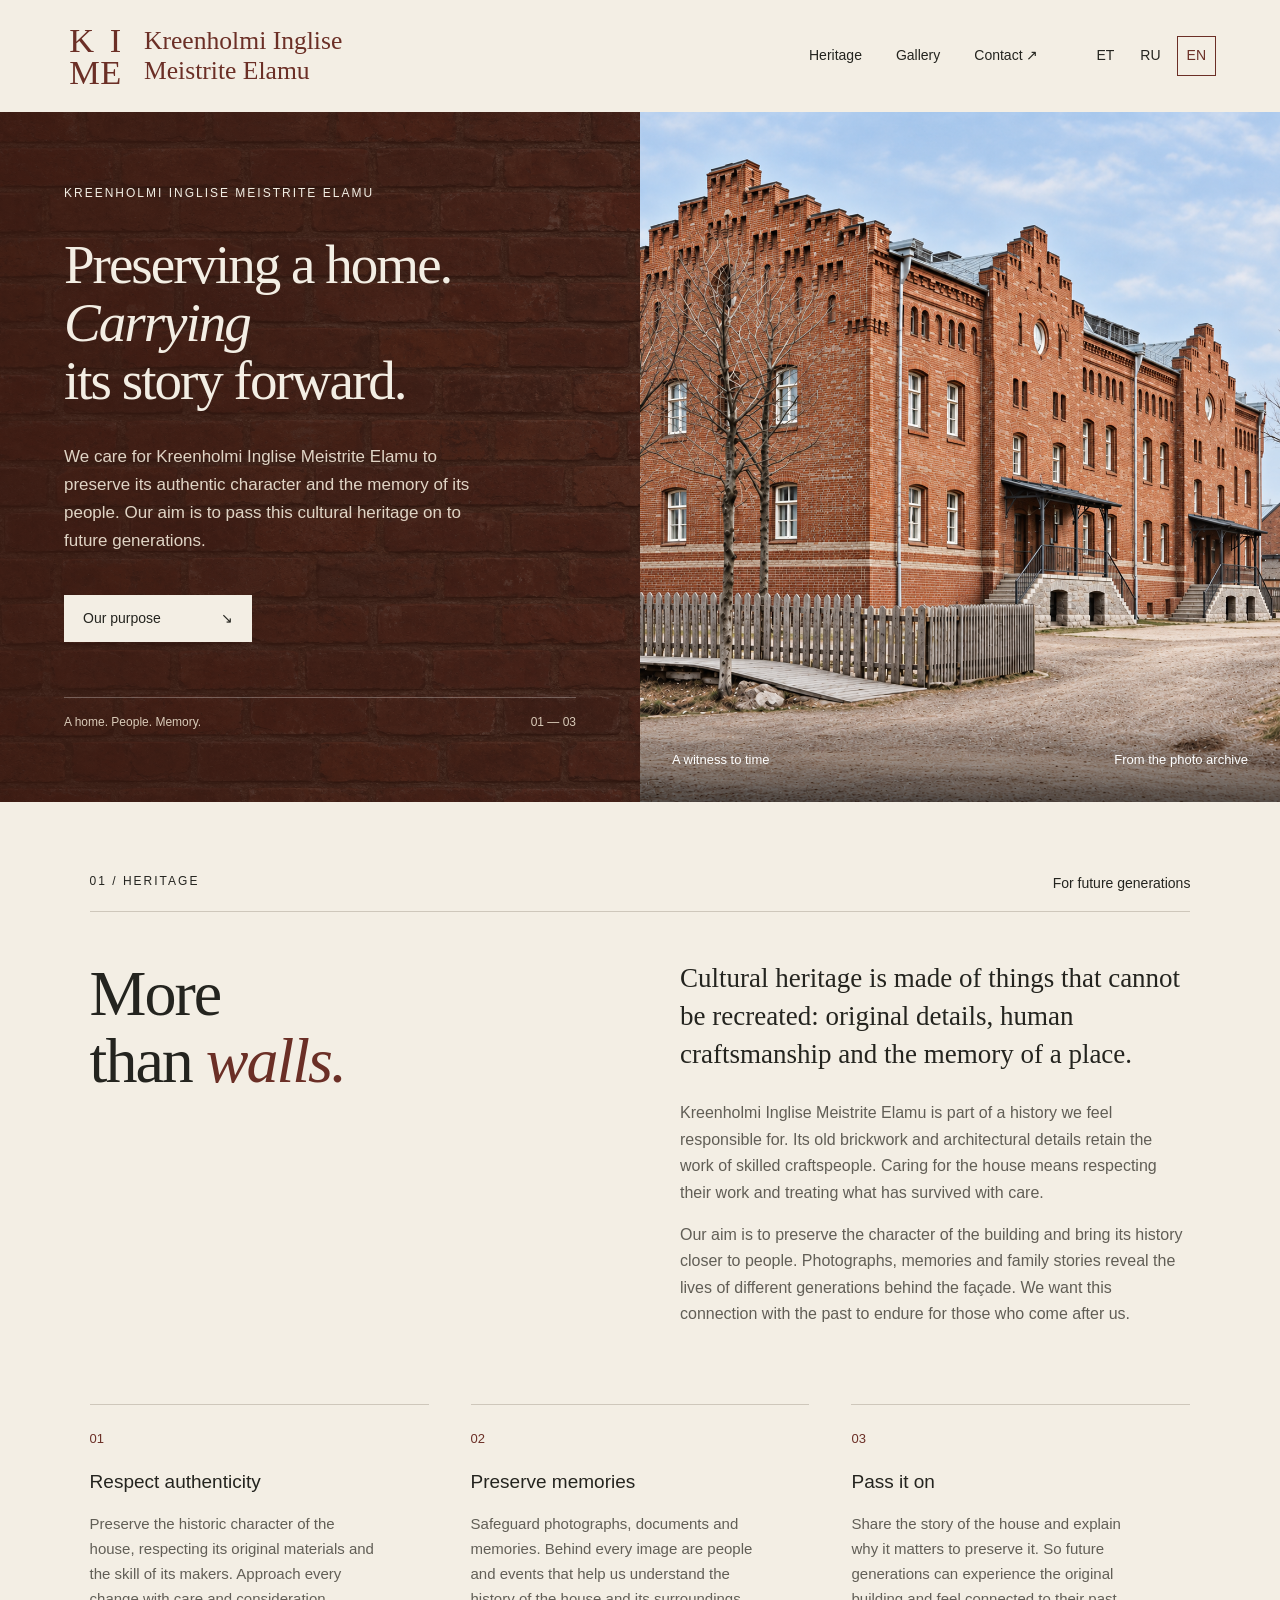
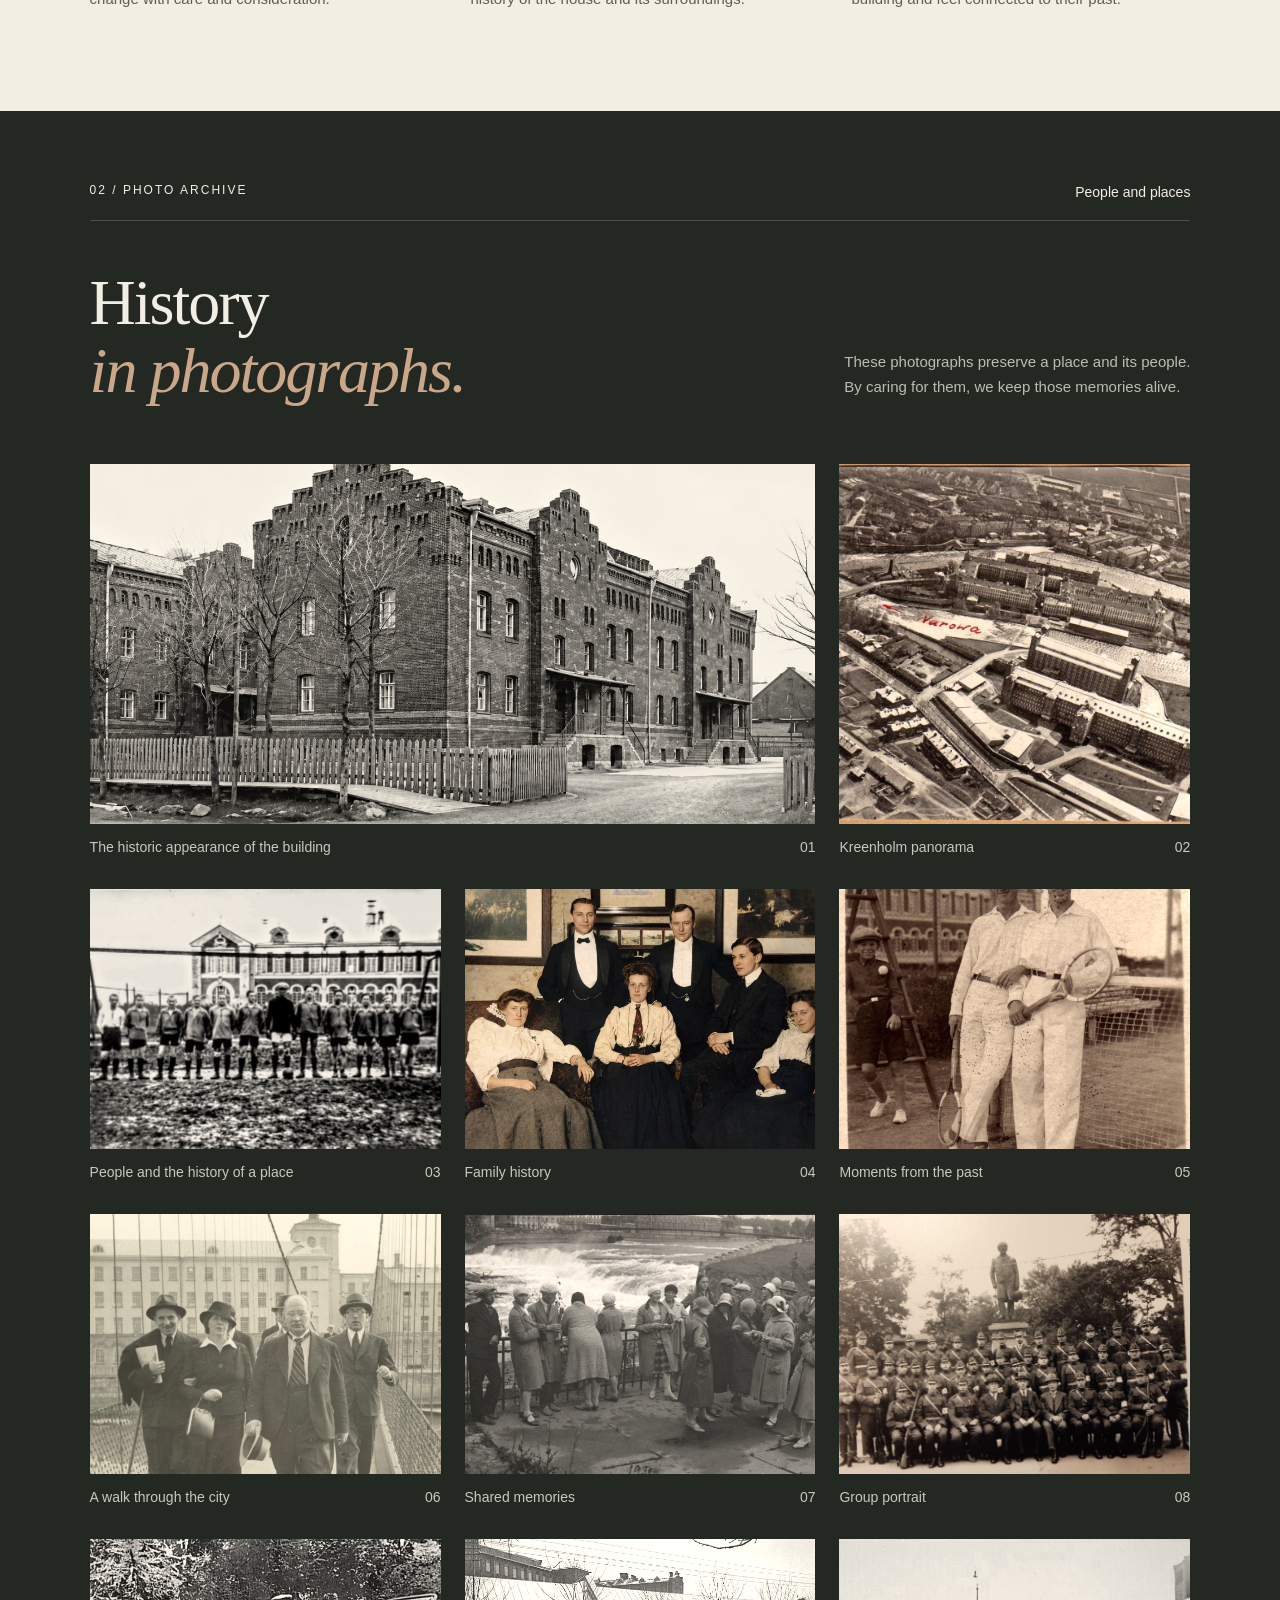
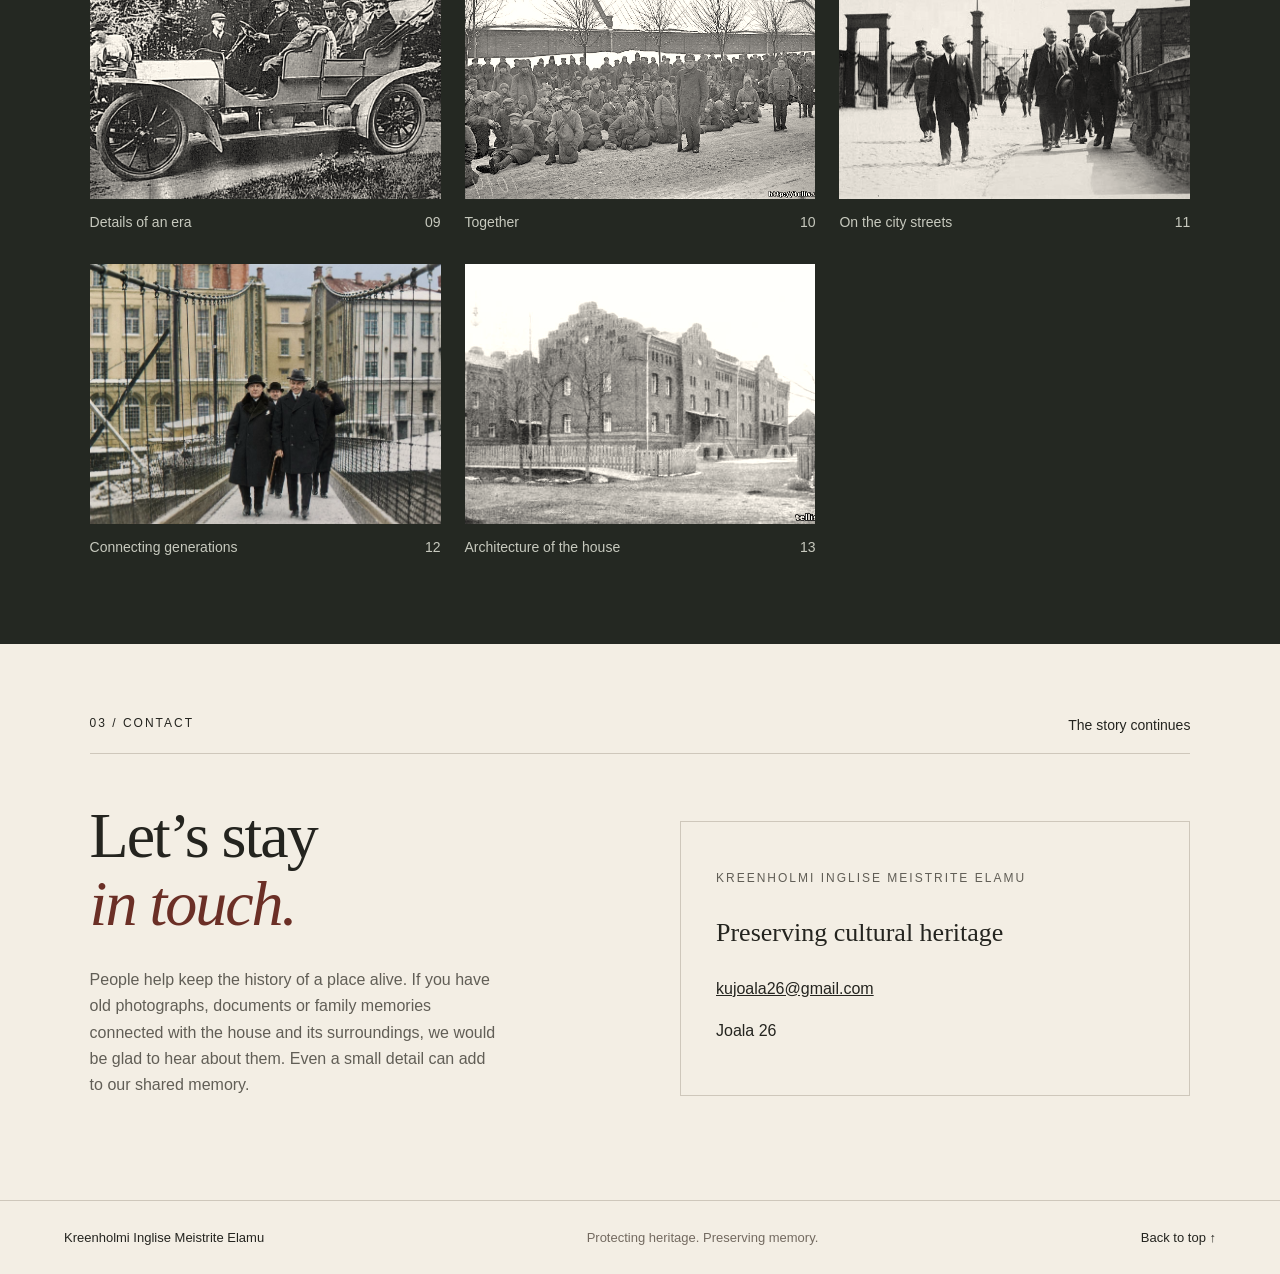
==== en.html @ dd06453d "Add files via upload" ====
<!doctype html>
<html lang="en"><head><meta charset="utf-8"><meta name="viewport" content="width=device-width,initial-scale=1"><title>Kreenholmi Inglise Meistrite Elamu — preserving cultural heritage</title><meta name="description" content="Kreenholmi Inglise Meistrite Elamu, Joala 26. Preserving cultural heritage, the history of the house and the memory of its people. Photo archive."><link rel="icon" type="image/svg+xml" href="data:image/svg+xml,%3Csvg xmlns='http://www.w3.org/2000/svg' viewBox='0 0 32 32'%3E%3Crect width='32' height='32' rx='3' fill='%237c3025'/%3E%3Cpath d='M8 24V8h3v7l9-7h4l-10 8 11 8h-5l-9-7v7' fill='%23faf3e6'/%3E%3C/svg%3E"><link rel="stylesheet" href="style.css"><link rel="alternate" hreflang="et" href="index.html"><link rel="alternate" hreflang="ru" href="ru.html"><link rel="alternate" hreflang="en" href="en.html"><link rel="alternate" hreflang="x-default" href="index.html"><link rel="canonical" href="https://kime.ee/en.html"></head>
<body><a class="skip" href="#heritage">Skip to content</a><header><a class="brand" href="#home"><img class="kime-logo" src="img/kime-logo.svg" alt="KIME" width="64" height="68"><span class="brand-name">Kreenholmi Inglise<br>Meistrite Elamu</span></a><nav aria-label="Main navigation"><a href="#heritage">Heritage</a><a href="#gallery">Gallery</a><a href="#contacts">Contact <span aria-hidden="true">↗</span></a></nav><div class="languages" role="group" aria-label="Language"><a href="index.html" lang="et" hreflang="et" aria-label="Eesti">ET</a><a href="ru.html" lang="ru" hreflang="ru" aria-label="Русский">RU</a><a href="en.html" lang="en" hreflang="en" aria-current="page" aria-label="English">EN</a></div></header>
<main><section class="hero" id="home"><div class="hero-copy"><p class="eyebrow">KREENHOLMI INGLISE MEISTRITE ELAMU</p><h1>Preserving a home.<br><em>Carrying</em><br>its story forward.</h1><p class="intro">We care for Kreenholmi Inglise Meistrite Elamu to preserve its authentic character and the memory of its people. Our aim is to pass this cultural heritage on to future generations.</p><a class="button" href="#heritage">Our purpose <span aria-hidden="true">↘</span></a><div class="hero-foot"><span>A home. People. Memory.</span><span>01 — 03</span></div></div><figure class="hero-image"><img src="img/hero-color-v2.png" alt="Historic photograph of a brick building with decorative gables"><figcaption><span>A witness to time</span><span>From the photo archive</span></figcaption></figure></section>
<section class="heritage section" id="heritage"><div class="section-kicker"><span>01 / HERITAGE</span><span>For future generations</span></div><div class="heritage-grid"><h2>More<br>than <em>walls.</em></h2><div><p class="lead">Cultural heritage is made of things that cannot be recreated: original details, human craftsmanship and the memory of a place.</p><p>Kreenholmi Inglise Meistrite Elamu is part of a history we feel responsible for. Its old brickwork and architectural details retain the work of skilled craftspeople. Caring for the house means respecting their work and treating what has survived with care.</p><p>Our aim is to preserve the character of the building and bring its history closer to people. Photographs, memories and family stories reveal the lives of different generations behind the façade. We want this connection with the past to endure for those who come after us.</p></div></div><div class="values"><div><span>01</span><h3>Respect authenticity</h3><p>Preserve the historic character of the house, respecting its original materials and the skill of its makers. Approach every change with care and consideration.</p></div><div><span>02</span><h3>Preserve memories</h3><p>Safeguard photographs, documents and memories. Behind every image are people and events that help us understand the history of the house and its surroundings.</p></div><div><span>03</span><h3>Pass it on</h3><p>Share the story of the house and explain why it matters to preserve it. So future generations can experience the original building and feel connected to their past.</p></div></div></section>
<section class="gallery section" id="gallery"><div class="section-kicker"><span>02 / PHOTO ARCHIVE</span><span>People and places</span></div><div class="gallery-heading"><h2>History<br><em>in photographs.</em></h2><p>These photographs preserve a place and its people.<br>By caring for them, we keep those memories alive.</p></div><div class="gallery-grid" id="gallery-grid"></div></section>
<section class="contacts section" id="contacts"><div class="section-kicker"><span>03 / CONTACT</span><span>The story continues</span></div><div class="contact-grid"><div><h2>Let’s stay<br><em>in touch.</em></h2><p>People help keep the history of a place alive. If you have old photographs, documents or family memories connected with the house and its surroundings, we would be glad to hear about them. Even a small detail can add to our shared memory.</p></div><div class="contact-card"><p class="eyebrow">KREENHOLMI INGLISE MEISTRITE ELAMU</p><h3>Preserving cultural heritage</h3><div id="contact-details"><p>Joala 26</p></div></div></div></section></main>
<footer><a href="#home">Kreenholmi Inglise Meistrite Elamu</a><span>Protecting heritage. Preserving memory.</span><a href="#home" aria-label="Back to top">Back to top ↑</a></footer>
<dialog id="lightbox" aria-label="Photo viewer"><button class="close" aria-label="Close">×</button><button class="prev" aria-label="Previous photo">‹</button><figure><img id="large-photo" alt=""><figcaption id="photo-caption"></figcaption></figure><button class="next" aria-label="Next photo">›</button></dialog><script src="photos-en.js"></script><script src="config.js"></script><script src="app.js"></script></body></html>
---- style.css ----
:root{--ink:#24241f;--paper:#f3eee4;--red:#6b2f26;--line:#cec7bb}*{box-sizing:border-box}html{scroll-behavior:smooth;scroll-padding-top:90px}body{margin:0;background:var(--paper);color:var(--ink);font-family:Arial,sans-serif;font-size:16px;line-height:1.65}a{color:inherit;text-decoration:none}button{font:inherit;cursor:pointer}header{min-height:100px;padding:22px 5%;display:flex;align-items:center;justify-content:space-between;background:var(--paper);gap:24px}.brand{display:flex;gap:14px;align-items:center;font-size:13px;letter-spacing:2px;line-height:1.4}.brand-mark{font-family:Georgia,serif;font-size:48px;line-height:1;letter-spacing:-10px;color:var(--red);padding-right:10px}.brand-mark span{font-size:30px}nav{display:flex;gap:34px;font-size:14px}nav a:hover{color:var(--red)}.hero{display:grid;grid-template-columns:1fr 1fr;background:#58271f;color:var(--paper);min-height:690px}.hero-copy{padding:60px 10% 24px;background:linear-gradient(90deg,#361810dd,#361810bb),url('img/brick-texture.png') center/cover}.eyebrow,.section-kicker{font-size:12px;letter-spacing:2px}.hero h1{font-size:clamp(42px,4.6vw,76px);line-height:1.06;font-weight:400;margin:32px 0;font-family:Georgia,serif;letter-spacing:-2px}em{font-weight:400;color:inherit}.intro{max-width:420px;color:#e0d4c5;font-size:17px}.button{display:inline-flex;gap:60px;align-items:center;padding:12px 19px;background:var(--paper);color:var(--ink);margin:23px 0 55px;font-size:14px}.button:hover{background:#fff}.hero-foot{display:flex;justify-content:space-between;border-top:1px solid #ffffff45;padding-top:15px;font-size:12px;color:#dacbb9}.hero-image{margin:0;position:relative;min-height:100%;overflow:hidden}.hero-image>img{width:100%;height:100%;position:absolute;object-fit:cover;filter:sepia(.22);object-position:48% center}.hero-image figcaption{position:absolute;bottom:0;left:0;right:0;padding:32px;display:flex;justify-content:space-between;color:white;background:linear-gradient(transparent,#0009);font-size:13px}.section{padding:70px 7% 85px;scroll-margin-top:20px}.section-kicker{display:flex;justify-content:space-between;border-bottom:1px solid var(--line);padding-bottom:16px;margin-bottom:48px}.section-kicker span:last-child{letter-spacing:0;font-size:14px}.heritage-grid{display:grid;grid-template-columns:1fr 1fr;gap:80px}h2{font-family:Georgia,serif;font-size:clamp(44px,5vw,70px);font-weight:400;line-height:1.05;margin:0 0 30px;letter-spacing:-2px}h2 em{color:var(--red)}.lead{font-family:Georgia,serif;font-size:27px;line-height:1.4;margin-top:0}.heritage-grid p:not(.lead){color:#615e56}.values{display:grid;grid-template-columns:repeat(3,1fr);gap:42px;margin-top:60px}.values>div{border-top:1px solid var(--line);padding-top:20px}.values span{color:var(--red);font-size:13px}.values h3{font-size:19px;font-weight:400;margin:15px 0 8px}.values p{font-size:15px;color:#615e56;max-width:290px}.gallery{background:#242822;color:var(--paper)}.gallery .section-kicker{border-color:#ffffff30}.gallery h2 em{color:#cba789}.gallery-heading{display:flex;justify-content:space-between;align-items:end;gap:30px;margin-bottom:30px}.gallery-heading>p{color:#bbbdb3;font-size:15px;margin-bottom:34px}.gallery-grid{display:grid;grid-template-columns:repeat(3,minmax(0,1fr));gap:30px 24px}.photo{border:0;padding:0;background:none;color:inherit;text-align:left;display:block;width:100%}.photo img{width:100%;height:260px;object-fit:cover;display:block;filter:sepia(.16);transition:filter .25s,transform .25s}.photo:hover img{filter:sepia(0);transform:translateY(-3px)}.photo:first-child{grid-column:span 2}.photo:first-child img{height:360px}.photo:nth-child(2) img{height:360px}.photo-label{display:flex;justify-content:space-between;padding-top:12px;font-size:14px;color:#c7c9be}.contact-grid{display:grid;grid-template-columns:1fr 1fr;gap:80px}.contact-grid>div>p{max-width:410px;color:#615e56}.contact-card{padding:35px;border:1px solid var(--line);align-self:center}.contact-card h3{font-family:Georgia,serif;font-size:26px;font-weight:400;line-height:1.35}.pending{font-size:15px;color:#736a60;border-top:1px solid var(--line);padding-top:20px}.contact-card a{display:block;text-decoration:underline;overflow-wrap:anywhere}footer{padding:26px 5%;display:flex;justify-content:space-between;gap:20px;border-top:1px solid var(--line);font-size:13px}footer span{color:#736a60}dialog{width:100vw;max-width:none;height:100dvh;max-height:none;border:0;margin:0;padding:60px 70px;background:#111e;color:#fff}dialog::backdrop{background:#111}dialog[open]{display:flex;align-items:center;justify-content:center}dialog figure{margin:0;text-align:center;max-width:100%}dialog img{display:block;max-height:77dvh;max-width:100%;object-fit:contain;margin:auto}dialog figcaption{padding-top:16px;font-size:15px}dialog button{position:absolute;color:#fff;background:#262626;border:1px solid #777;border-radius:50%;width:44px;height:44px;font-size:28px;line-height:1}.close{right:20px;top:18px}.prev{left:12px;top:50%}.next{right:12px;top:50%}.skip{position:absolute;left:10px;top:-90px;z-index:5;background:white;padding:12px}.skip:focus{top:10px}:focus-visible{outline:3px solid #b17c47;outline-offset:5px}@media(min-width:1550px){main,header,footer{max-width:1600px;margin:auto}}@media(max-width:800px){header{flex-wrap:wrap;padding:18px 6%}nav{gap:23px}.hero{grid-template-columns:1fr}.hero-copy{padding:45px 7% 25px}.hero h1{font-size:58px}.hero-image{min-height:450px}.hero-image>img{object-position:center 50%}.hero-foot{margin-top:0}.button{margin-bottom:35px}.section{padding:48px 7%}.heritage-grid,.contact-grid{grid-template-columns:1fr;gap:20px}.values{gap:22px;margin-top:32px}.gallery-heading{display:block}.gallery-grid{grid-template-columns:repeat(2,minmax(0,1fr))}.photo:first-child{grid-column:span 2}.photo:nth-child(2) img,.photo img{height:220px}.gallery-heading>p{margin-bottom:24px}footer{flex-wrap:wrap}.section-kicker{margin-bottom:35px}}@media(max-width:480px){.hero h1{font-size:47px;letter-spacing:-1.5px}.brand{font-size:12px}nav{width:100%;justify-content:space-between;font-size:14px}.hero-image{min-height:350px}.values{grid-template-columns:1fr;gap:12px}.values p{max-width:none}.section-kicker span:last-child{display:none}.gallery-grid{gap:22px 12px}.photo img,.photo:nth-child(2) img{height:165px}.photo:first-child img{height:270px}.photo-label{font-size:12px}.contact-card{padding:24px}dialog{padding:65px 50px}footer{font-size:12px}h2{font-size:48px}}@media(prefers-reduced-motion:reduce){html{scroll-behavior:auto}*{transition:none!important}}

header{flex-wrap:wrap}header nav{margin-left:auto}.languages{display:flex;gap:6px;margin-left:24px}.languages a{font-size:14px;padding:7px 9px;border:1px solid transparent}.languages a[aria-current]{border-color:var(--red);color:var(--red)}.languages a:hover{background:#e4dccf}.hero h1{overflow-wrap:normal;font-size:clamp(38px,4.3vw,70px)}@media(max-width:800px){.languages{margin-left:0}header nav{margin-left:0}.hero h1{font-size:clamp(34px,8.2vw,58px)}}@media(max-width:480px){header nav{order:3}.languages{margin-left:auto;gap:0}.languages a{padding:6px}.brand{font-size:11px;letter-spacing:1px;gap:8px}.hero h1{letter-spacing:-1px}}

/* Full building name replaces the KM monogram. */
.brand-mark{font-family:Georgia,serif;font-size:clamp(24px,2.7vw,38px);font-weight:400;line-height:1.12;letter-spacing:0;color:var(--red);padding-right:0;white-space:nowrap}.hero-image>img{filter:none}
@media(max-width:480px){.brand-mark{font-size:24px}.brand{width:100%}.languages{margin-left:0}}


/* KIME two-line signature and full building name. */
.brand{gap:16px;letter-spacing:0}.kime-logo{display:block;width:64px;height:68px;flex:none}.brand-name{font-family:Georgia,serif;font-size:clamp(20px,2vw,28px);line-height:1.18;color:var(--red);white-space:nowrap}@media(max-width:480px){.brand{gap:12px}.kime-logo{width:52px;height:55px}.brand-name{font-size:21px}}@media(max-width:350px){.brand-name{font-size:18px}}
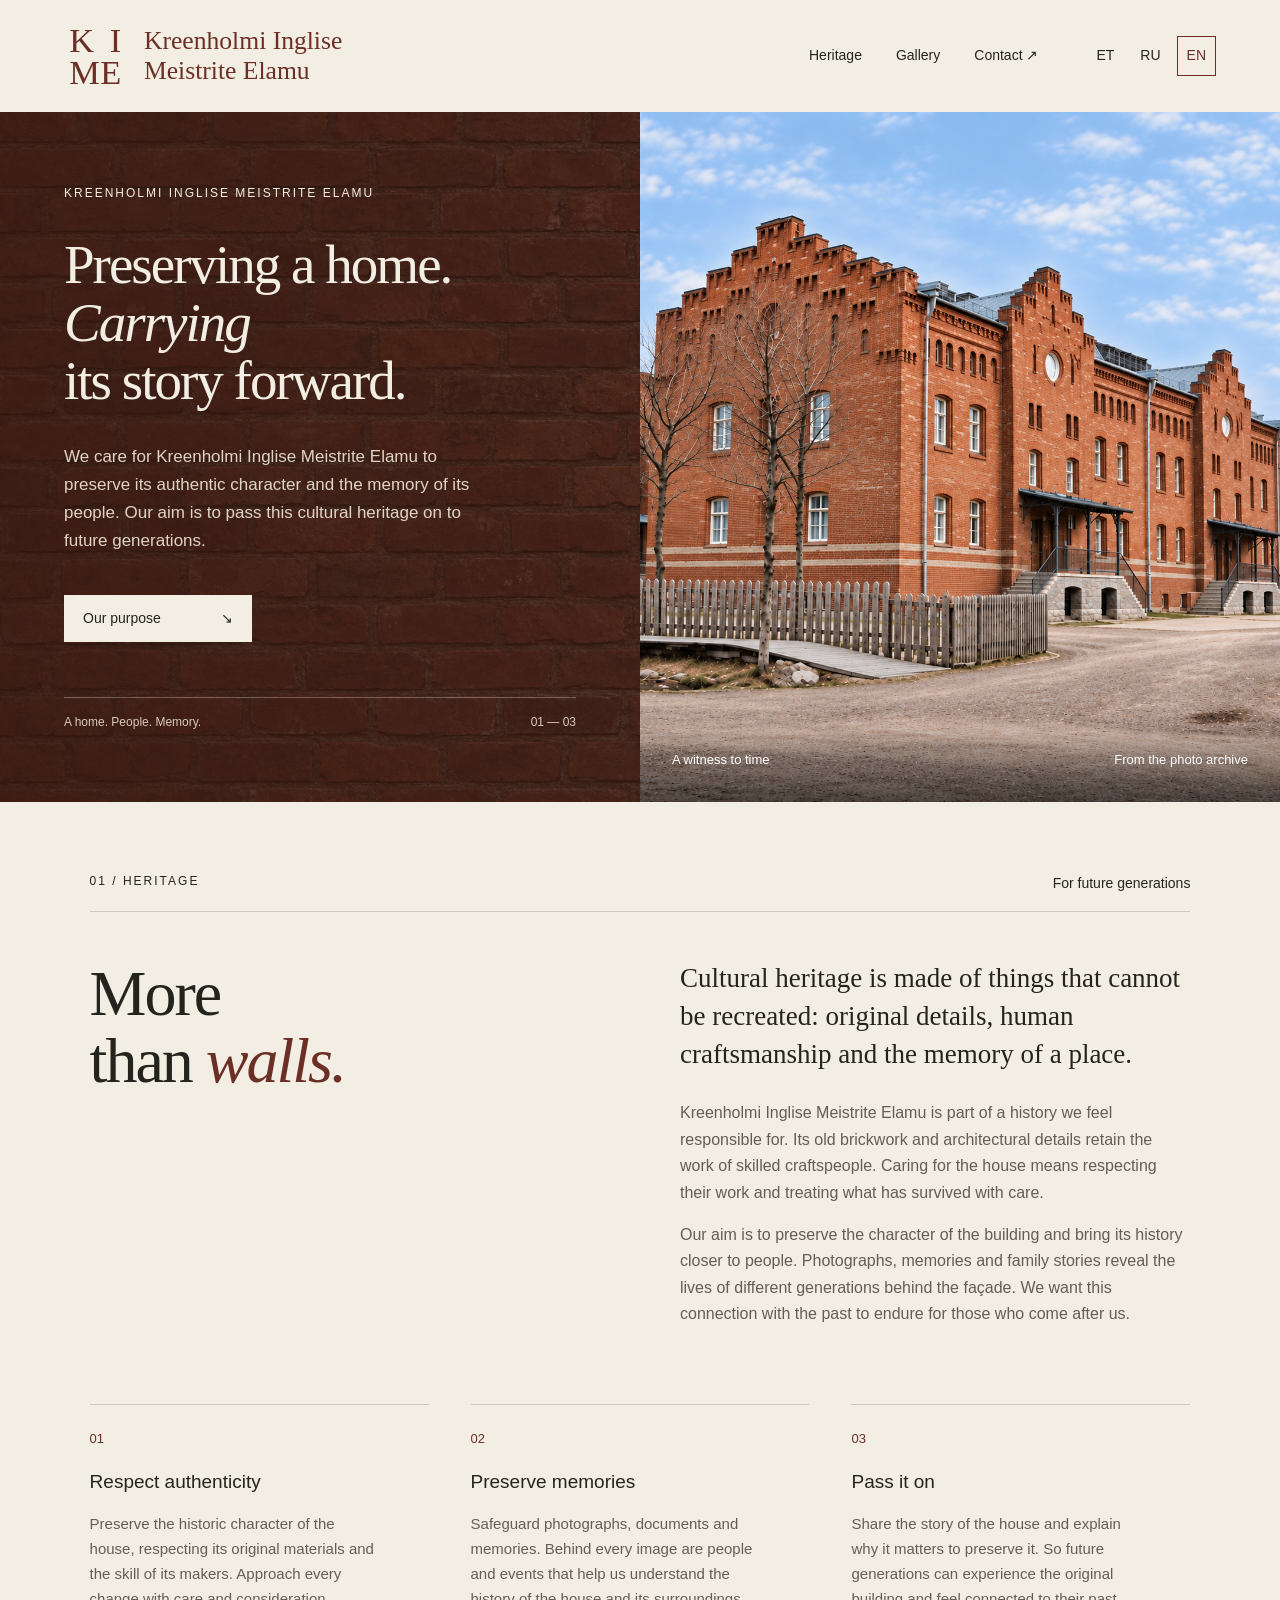
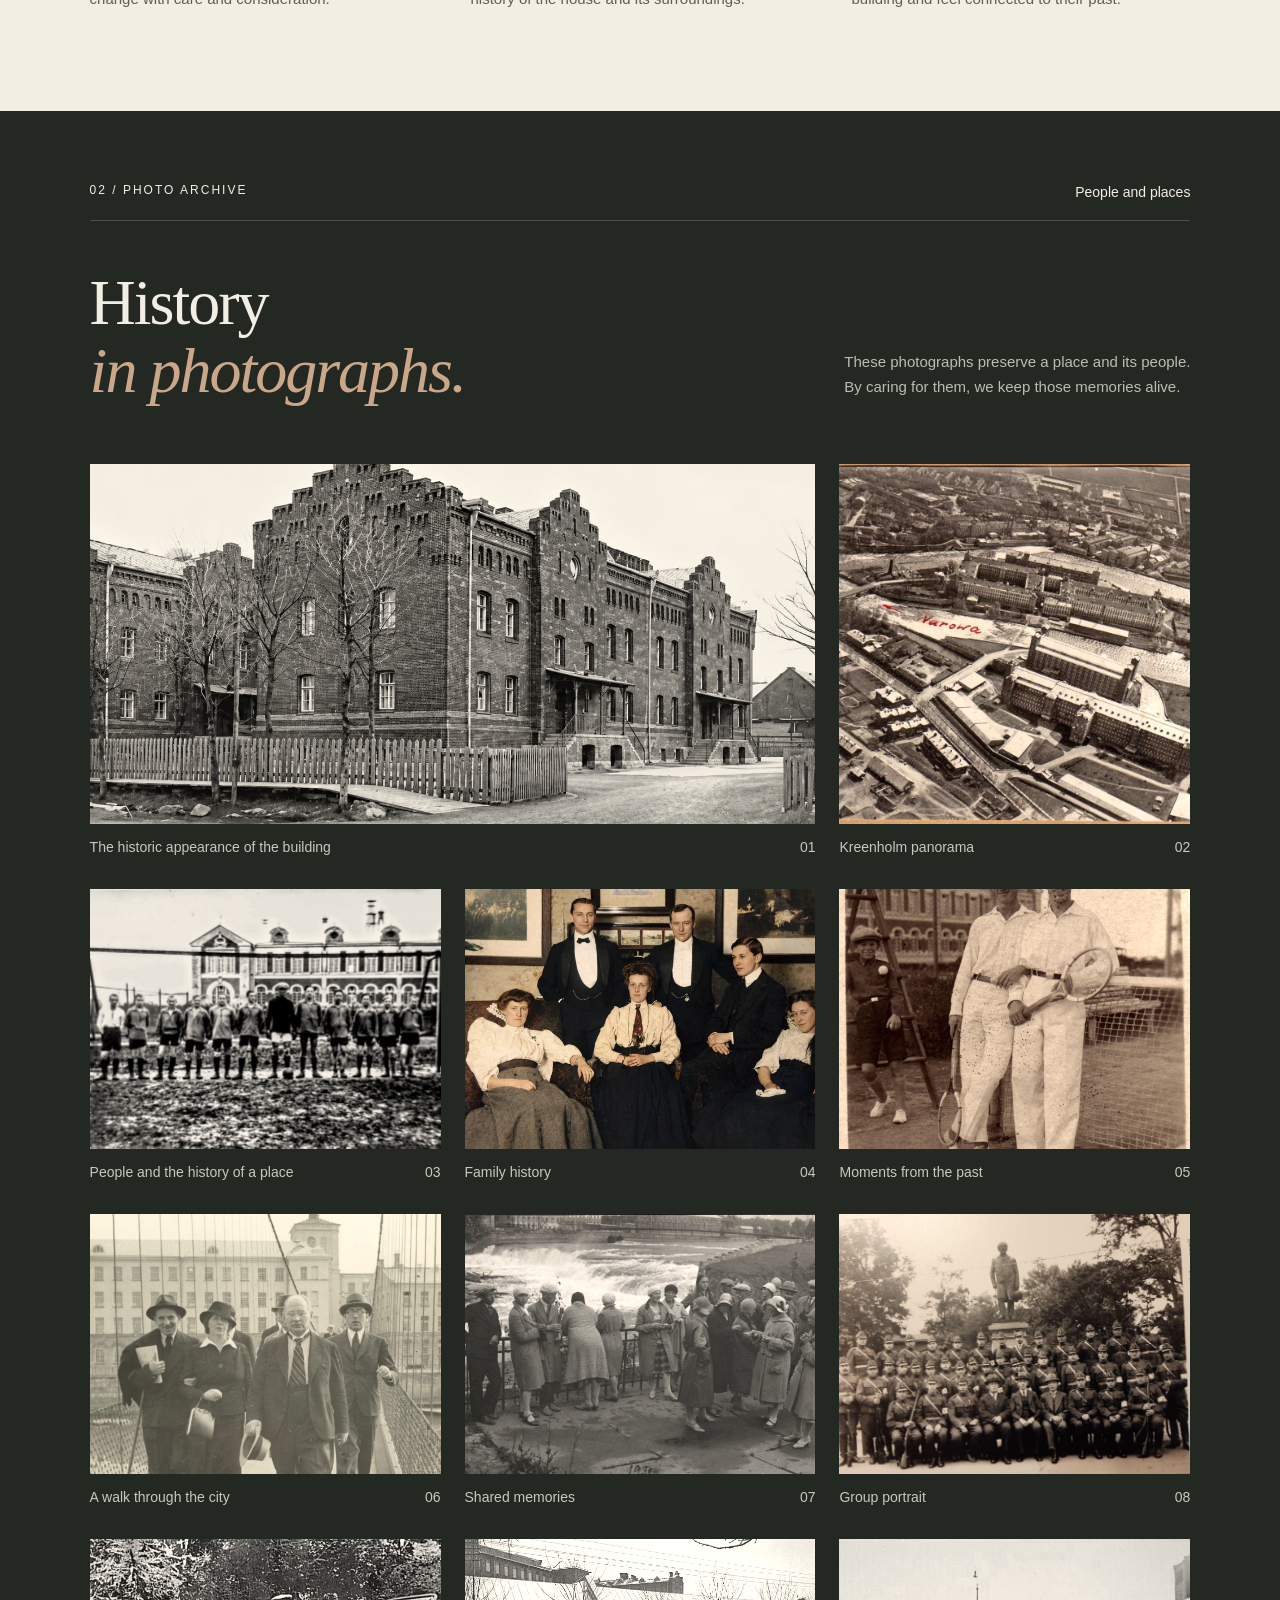
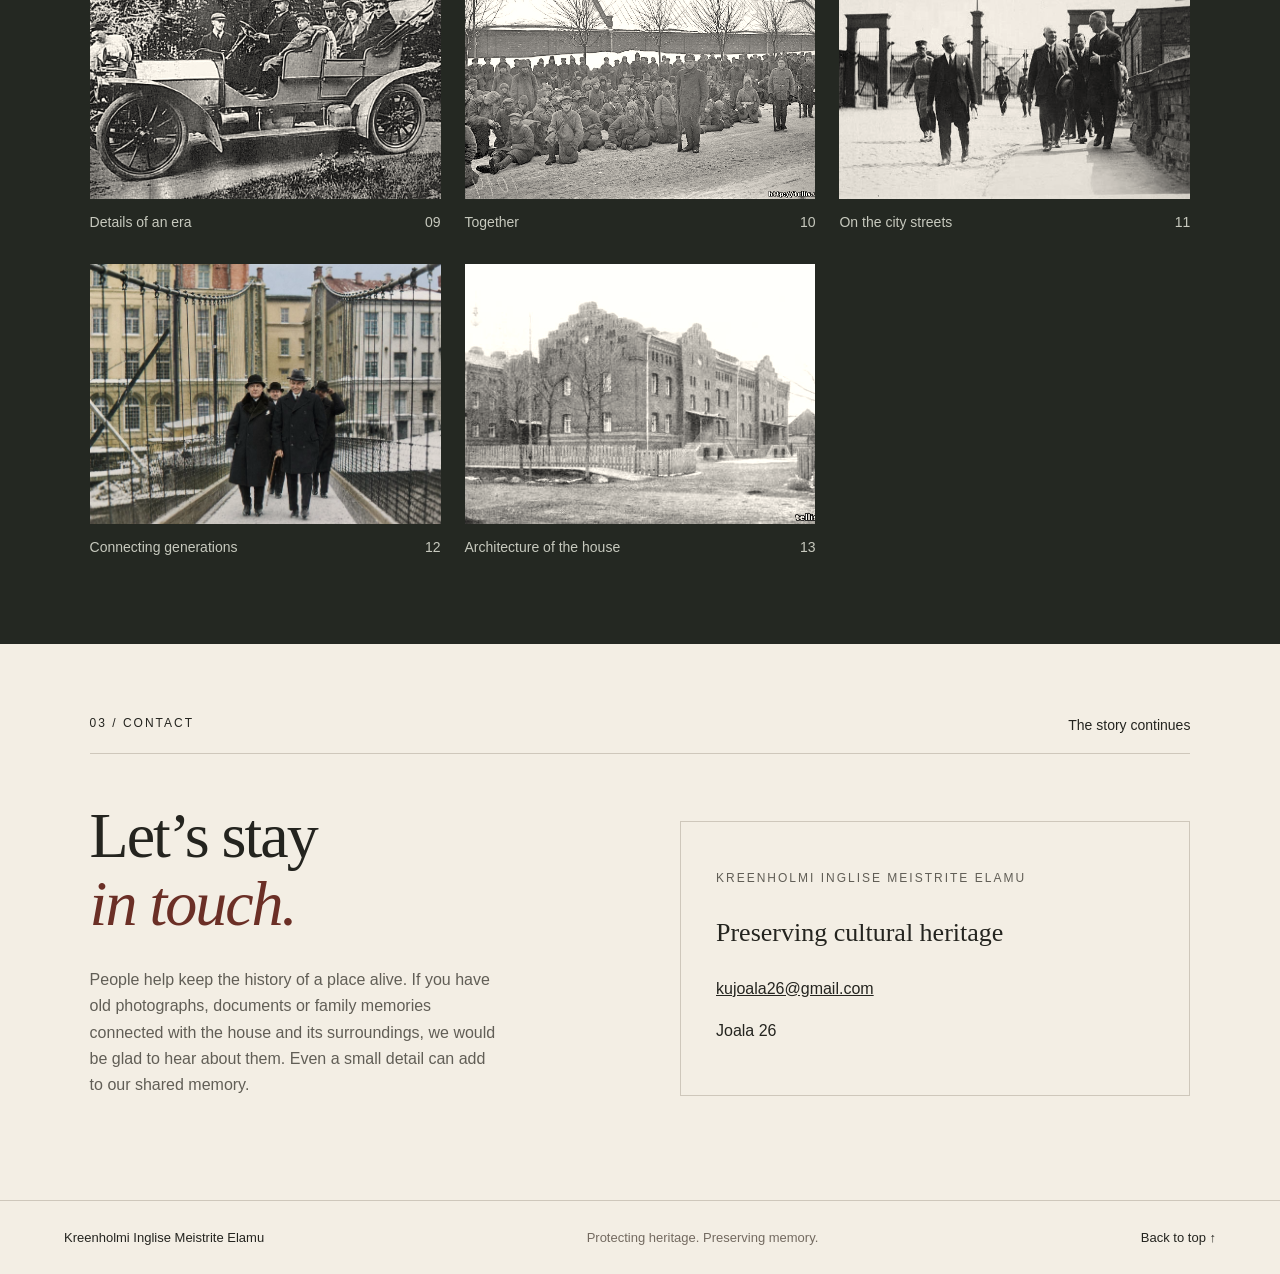
==== commit b1ff89ed: "Add files via upload" ====
--- a/en.html
+++ b/en.html
@@ -1,7 +1,7 @@
 <!doctype html>
 <html lang="en"><head><meta charset="utf-8"><meta name="viewport" content="width=device-width,initial-scale=1"><title>Kreenholmi Inglise Meistrite Elamu — preserving cultural heritage</title><meta name="description" content="Kreenholmi Inglise Meistrite Elamu, Joala 26. Preserving cultural heritage, the history of the house and the memory of its people. Photo archive."><link rel="icon" type="image/svg+xml" href="data:image/svg+xml,%3Csvg xmlns='http://www.w3.org/2000/svg' viewBox='0 0 32 32'%3E%3Crect width='32' height='32' rx='3' fill='%237c3025'/%3E%3Cpath d='M8 24V8h3v7l9-7h4l-10 8 11 8h-5l-9-7v7' fill='%23faf3e6'/%3E%3C/svg%3E"><link rel="stylesheet" href="style.css"><link rel="alternate" hreflang="et" href="index.html"><link rel="alternate" hreflang="ru" href="ru.html"><link rel="alternate" hreflang="en" href="en.html"><link rel="alternate" hreflang="x-default" href="index.html"><link rel="canonical" href="https://kime.ee/en.html"></head>
 <body><a class="skip" href="#heritage">Skip to content</a><header><a class="brand" href="#home"><img class="kime-logo" src="img/kime-logo.svg" alt="KIME" width="64" height="68"><span class="brand-name">Kreenholmi Inglise<br>Meistrite Elamu</span></a><nav aria-label="Main navigation"><a href="#heritage">Heritage</a><a href="#gallery">Gallery</a><a href="#contacts">Contact <span aria-hidden="true">↗</span></a></nav><div class="languages" role="group" aria-label="Language"><a href="index.html" lang="et" hreflang="et" aria-label="Eesti">ET</a><a href="ru.html" lang="ru" hreflang="ru" aria-label="Русский">RU</a><a href="en.html" lang="en" hreflang="en" aria-current="page" aria-label="English">EN</a></div></header>
-<main><section class="hero" id="home"><div class="hero-copy"><p class="eyebrow">KREENHOLMI INGLISE MEISTRITE ELAMU</p><h1>Preserving a home.<br><em>Carrying</em><br>its story forward.</h1><p class="intro">We care for Kreenholmi Inglise Meistrite Elamu to preserve its authentic character and the memory of its people. Our aim is to pass this cultural heritage on to future generations.</p><a class="button" href="#heritage">Our purpose <span aria-hidden="true">↘</span></a><div class="hero-foot"><span>A home. People. Memory.</span><span>01 — 03</span></div></div><figure class="hero-image"><img src="img/hero-color-v2.png" alt="Historic photograph of a brick building with decorative gables"><figcaption><span>A witness to time</span><span>From the photo archive</span></figcaption></figure></section>
+<main><section class="hero" id="home"><div class="hero-copy"><p class="eyebrow">KREENHOLMI INGLISE MEISTRITE ELAMU</p><h1>Preserving a home.<br><em>Carrying</em><br>its story forward.</h1><p class="intro">We care for Kreenholmi Inglise Meistrite Elamu to preserve its authentic character and the memory of its people. Our aim is to pass this cultural heritage on to future generations.</p><a class="button" href="#heritage">Our purpose <span aria-hidden="true">↘</span></a><div class="hero-foot"><span>A home. People. Memory.</span><span>01 — 03</span></div></div><figure class="hero-image"><img src="img/hero-color-v3.png" alt="Historic photograph of a brick building with decorative gables"><figcaption><span>A witness to time</span><span>From the photo archive</span></figcaption></figure></section>
 <section class="heritage section" id="heritage"><div class="section-kicker"><span>01 / HERITAGE</span><span>For future generations</span></div><div class="heritage-grid"><h2>More<br>than <em>walls.</em></h2><div><p class="lead">Cultural heritage is made of things that cannot be recreated: original details, human craftsmanship and the memory of a place.</p><p>Kreenholmi Inglise Meistrite Elamu is part of a history we feel responsible for. Its old brickwork and architectural details retain the work of skilled craftspeople. Caring for the house means respecting their work and treating what has survived with care.</p><p>Our aim is to preserve the character of the building and bring its history closer to people. Photographs, memories and family stories reveal the lives of different generations behind the façade. We want this connection with the past to endure for those who come after us.</p></div></div><div class="values"><div><span>01</span><h3>Respect authenticity</h3><p>Preserve the historic character of the house, respecting its original materials and the skill of its makers. Approach every change with care and consideration.</p></div><div><span>02</span><h3>Preserve memories</h3><p>Safeguard photographs, documents and memories. Behind every image are people and events that help us understand the history of the house and its surroundings.</p></div><div><span>03</span><h3>Pass it on</h3><p>Share the story of the house and explain why it matters to preserve it. So future generations can experience the original building and feel connected to their past.</p></div></div></section>
 <section class="gallery section" id="gallery"><div class="section-kicker"><span>02 / PHOTO ARCHIVE</span><span>People and places</span></div><div class="gallery-heading"><h2>History<br><em>in photographs.</em></h2><p>These photographs preserve a place and its people.<br>By caring for them, we keep those memories alive.</p></div><div class="gallery-grid" id="gallery-grid"></div></section>
 <section class="contacts section" id="contacts"><div class="section-kicker"><span>03 / CONTACT</span><span>The story continues</span></div><div class="contact-grid"><div><h2>Let’s stay<br><em>in touch.</em></h2><p>People help keep the history of a place alive. If you have old photographs, documents or family memories connected with the house and its surroundings, we would be glad to hear about them. Even a small detail can add to our shared memory.</p></div><div class="contact-card"><p class="eyebrow">KREENHOLMI INGLISE MEISTRITE ELAMU</p><h3>Preserving cultural heritage</h3><div id="contact-details"><p>Joala 26</p></div></div></div></section></main>
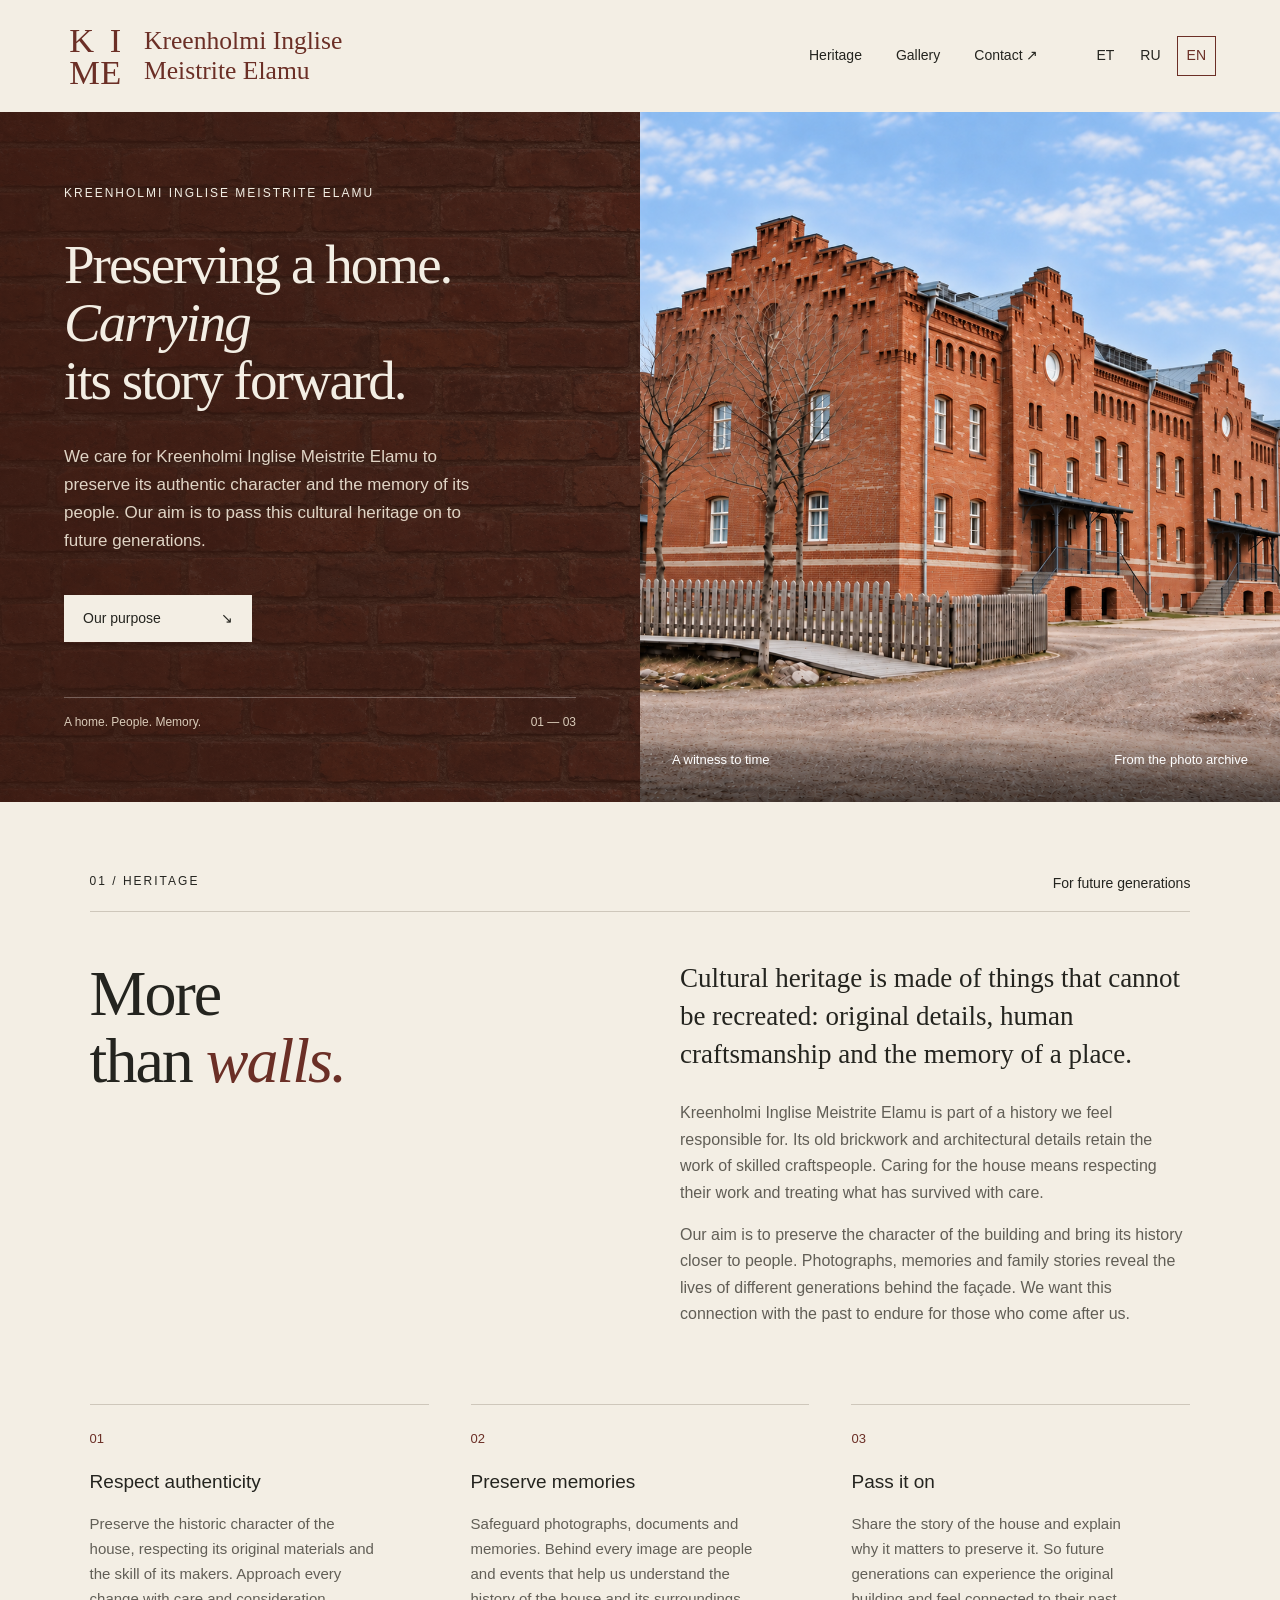
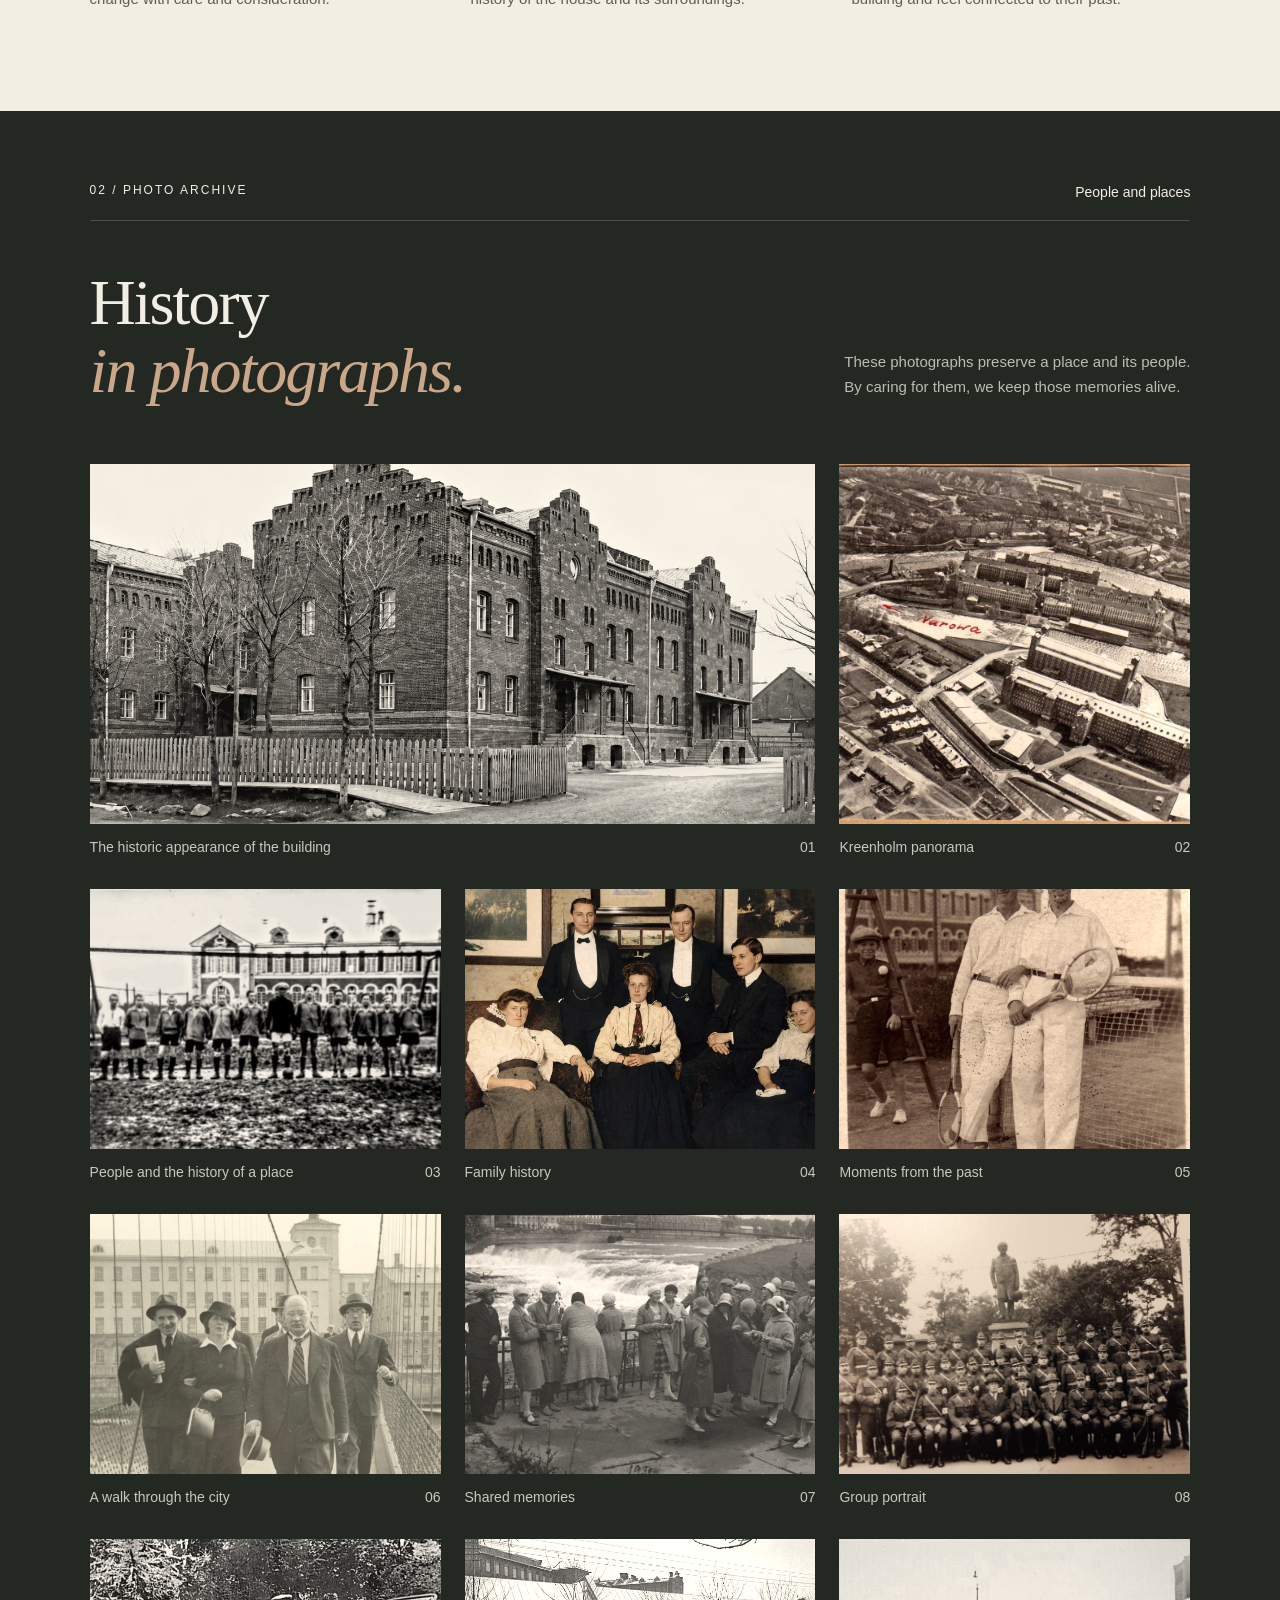
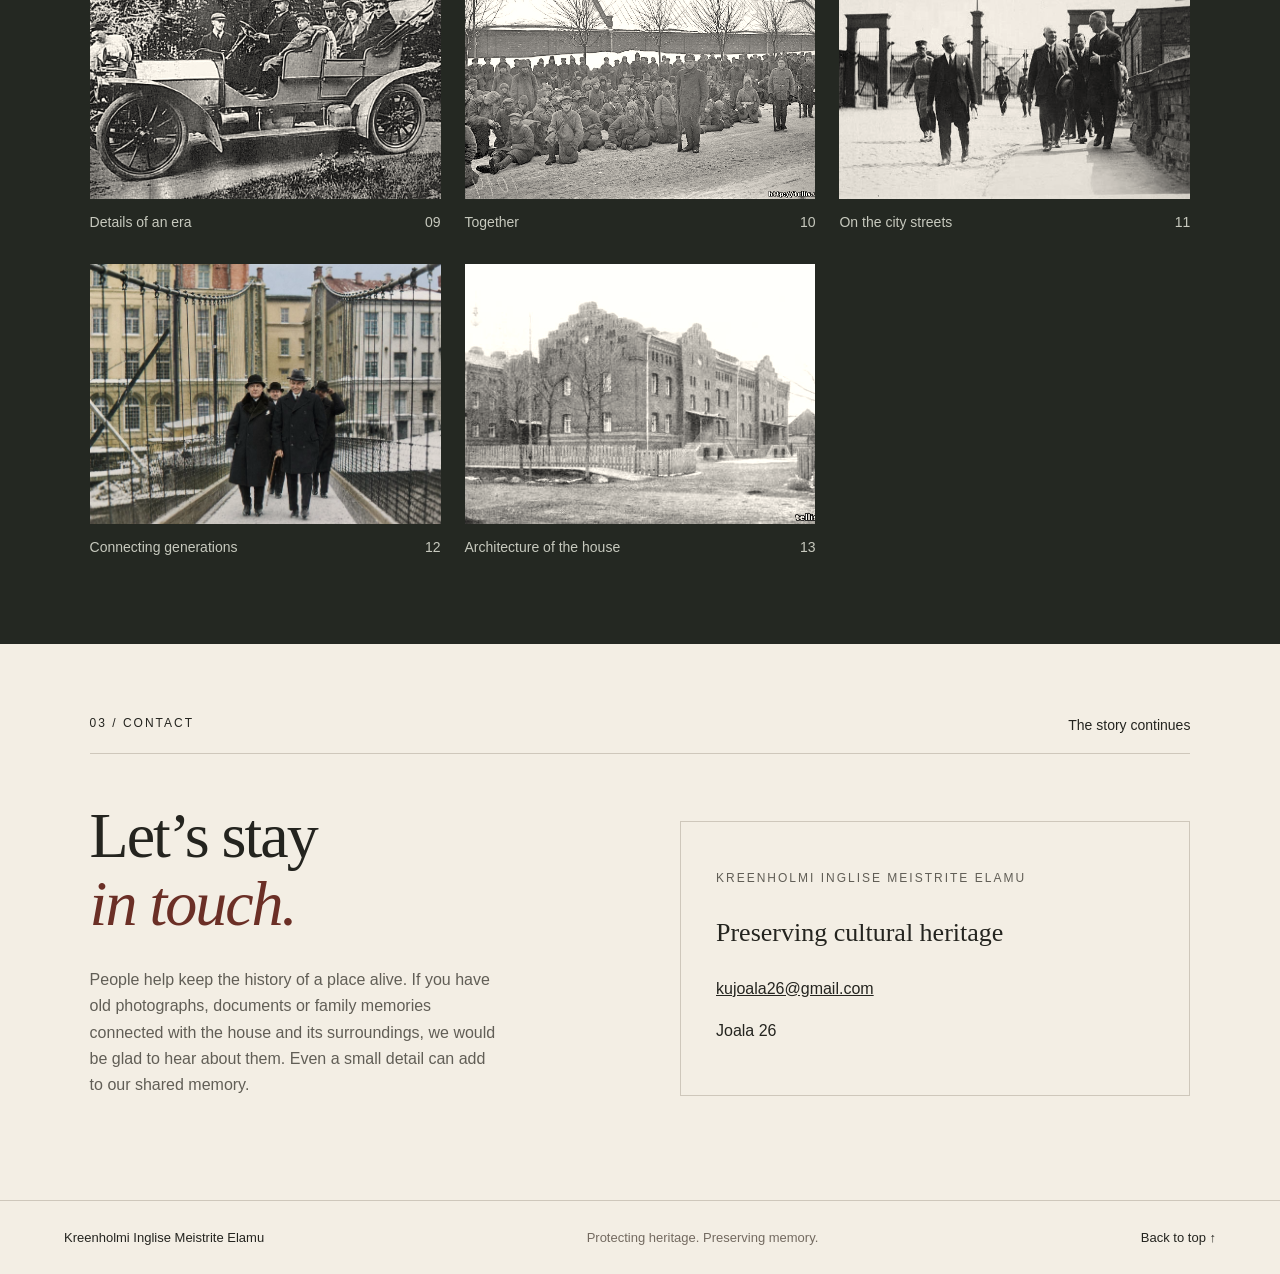
==== commit 23941da3: "Add files via upload" ====
--- a/en.html
+++ b/en.html
@@ -1,7 +1,7 @@
 <!doctype html>
 <html lang="en"><head><meta charset="utf-8"><meta name="viewport" content="width=device-width,initial-scale=1"><title>Kreenholmi Inglise Meistrite Elamu — preserving cultural heritage</title><meta name="description" content="Kreenholmi Inglise Meistrite Elamu, Joala 26. Preserving cultural heritage, the history of the house and the memory of its people. Photo archive."><link rel="icon" type="image/svg+xml" href="data:image/svg+xml,%3Csvg xmlns='http://www.w3.org/2000/svg' viewBox='0 0 32 32'%3E%3Crect width='32' height='32' rx='3' fill='%237c3025'/%3E%3Cpath d='M8 24V8h3v7l9-7h4l-10 8 11 8h-5l-9-7v7' fill='%23faf3e6'/%3E%3C/svg%3E"><link rel="stylesheet" href="style.css"><link rel="alternate" hreflang="et" href="index.html"><link rel="alternate" hreflang="ru" href="ru.html"><link rel="alternate" hreflang="en" href="en.html"><link rel="alternate" hreflang="x-default" href="index.html"><link rel="canonical" href="https://kime.ee/en.html"></head>
 <body><a class="skip" href="#heritage">Skip to content</a><header><a class="brand" href="#home"><img class="kime-logo" src="img/kime-logo.svg" alt="KIME" width="64" height="68"><span class="brand-name">Kreenholmi Inglise<br>Meistrite Elamu</span></a><nav aria-label="Main navigation"><a href="#heritage">Heritage</a><a href="#gallery">Gallery</a><a href="#contacts">Contact <span aria-hidden="true">↗</span></a></nav><div class="languages" role="group" aria-label="Language"><a href="index.html" lang="et" hreflang="et" aria-label="Eesti">ET</a><a href="ru.html" lang="ru" hreflang="ru" aria-label="Русский">RU</a><a href="en.html" lang="en" hreflang="en" aria-current="page" aria-label="English">EN</a></div></header>
-<main><section class="hero" id="home"><div class="hero-copy"><p class="eyebrow">KREENHOLMI INGLISE MEISTRITE ELAMU</p><h1>Preserving a home.<br><em>Carrying</em><br>its story forward.</h1><p class="intro">We care for Kreenholmi Inglise Meistrite Elamu to preserve its authentic character and the memory of its people. Our aim is to pass this cultural heritage on to future generations.</p><a class="button" href="#heritage">Our purpose <span aria-hidden="true">↘</span></a><div class="hero-foot"><span>A home. People. Memory.</span><span>01 — 03</span></div></div><figure class="hero-image"><img src="img/hero-color-v3.png" alt="Historic photograph of a brick building with decorative gables"><figcaption><span>A witness to time</span><span>From the photo archive</span></figcaption></figure></section>
+<main><section class="hero" id="home"><div class="hero-copy"><p class="eyebrow">KREENHOLMI INGLISE MEISTRITE ELAMU</p><h1>Preserving a home.<br><em>Carrying</em><br>its story forward.</h1><p class="intro">We care for Kreenholmi Inglise Meistrite Elamu to preserve its authentic character and the memory of its people. Our aim is to pass this cultural heritage on to future generations.</p><a class="button" href="#heritage">Our purpose <span aria-hidden="true">↘</span></a><div class="hero-foot"><span>A home. People. Memory.</span><span>01 — 03</span></div></div><figure class="hero-image"><img src="img/hero-color-v4.png" alt="Historic photograph of a brick building with decorative gables"><figcaption><span>A witness to time</span><span>From the photo archive</span></figcaption></figure></section>
 <section class="heritage section" id="heritage"><div class="section-kicker"><span>01 / HERITAGE</span><span>For future generations</span></div><div class="heritage-grid"><h2>More<br>than <em>walls.</em></h2><div><p class="lead">Cultural heritage is made of things that cannot be recreated: original details, human craftsmanship and the memory of a place.</p><p>Kreenholmi Inglise Meistrite Elamu is part of a history we feel responsible for. Its old brickwork and architectural details retain the work of skilled craftspeople. Caring for the house means respecting their work and treating what has survived with care.</p><p>Our aim is to preserve the character of the building and bring its history closer to people. Photographs, memories and family stories reveal the lives of different generations behind the façade. We want this connection with the past to endure for those who come after us.</p></div></div><div class="values"><div><span>01</span><h3>Respect authenticity</h3><p>Preserve the historic character of the house, respecting its original materials and the skill of its makers. Approach every change with care and consideration.</p></div><div><span>02</span><h3>Preserve memories</h3><p>Safeguard photographs, documents and memories. Behind every image are people and events that help us understand the history of the house and its surroundings.</p></div><div><span>03</span><h3>Pass it on</h3><p>Share the story of the house and explain why it matters to preserve it. So future generations can experience the original building and feel connected to their past.</p></div></div></section>
 <section class="gallery section" id="gallery"><div class="section-kicker"><span>02 / PHOTO ARCHIVE</span><span>People and places</span></div><div class="gallery-heading"><h2>History<br><em>in photographs.</em></h2><p>These photographs preserve a place and its people.<br>By caring for them, we keep those memories alive.</p></div><div class="gallery-grid" id="gallery-grid"></div></section>
 <section class="contacts section" id="contacts"><div class="section-kicker"><span>03 / CONTACT</span><span>The story continues</span></div><div class="contact-grid"><div><h2>Let’s stay<br><em>in touch.</em></h2><p>People help keep the history of a place alive. If you have old photographs, documents or family memories connected with the house and its surroundings, we would be glad to hear about them. Even a small detail can add to our shared memory.</p></div><div class="contact-card"><p class="eyebrow">KREENHOLMI INGLISE MEISTRITE ELAMU</p><h3>Preserving cultural heritage</h3><div id="contact-details"><p>Joala 26</p></div></div></div></section></main>
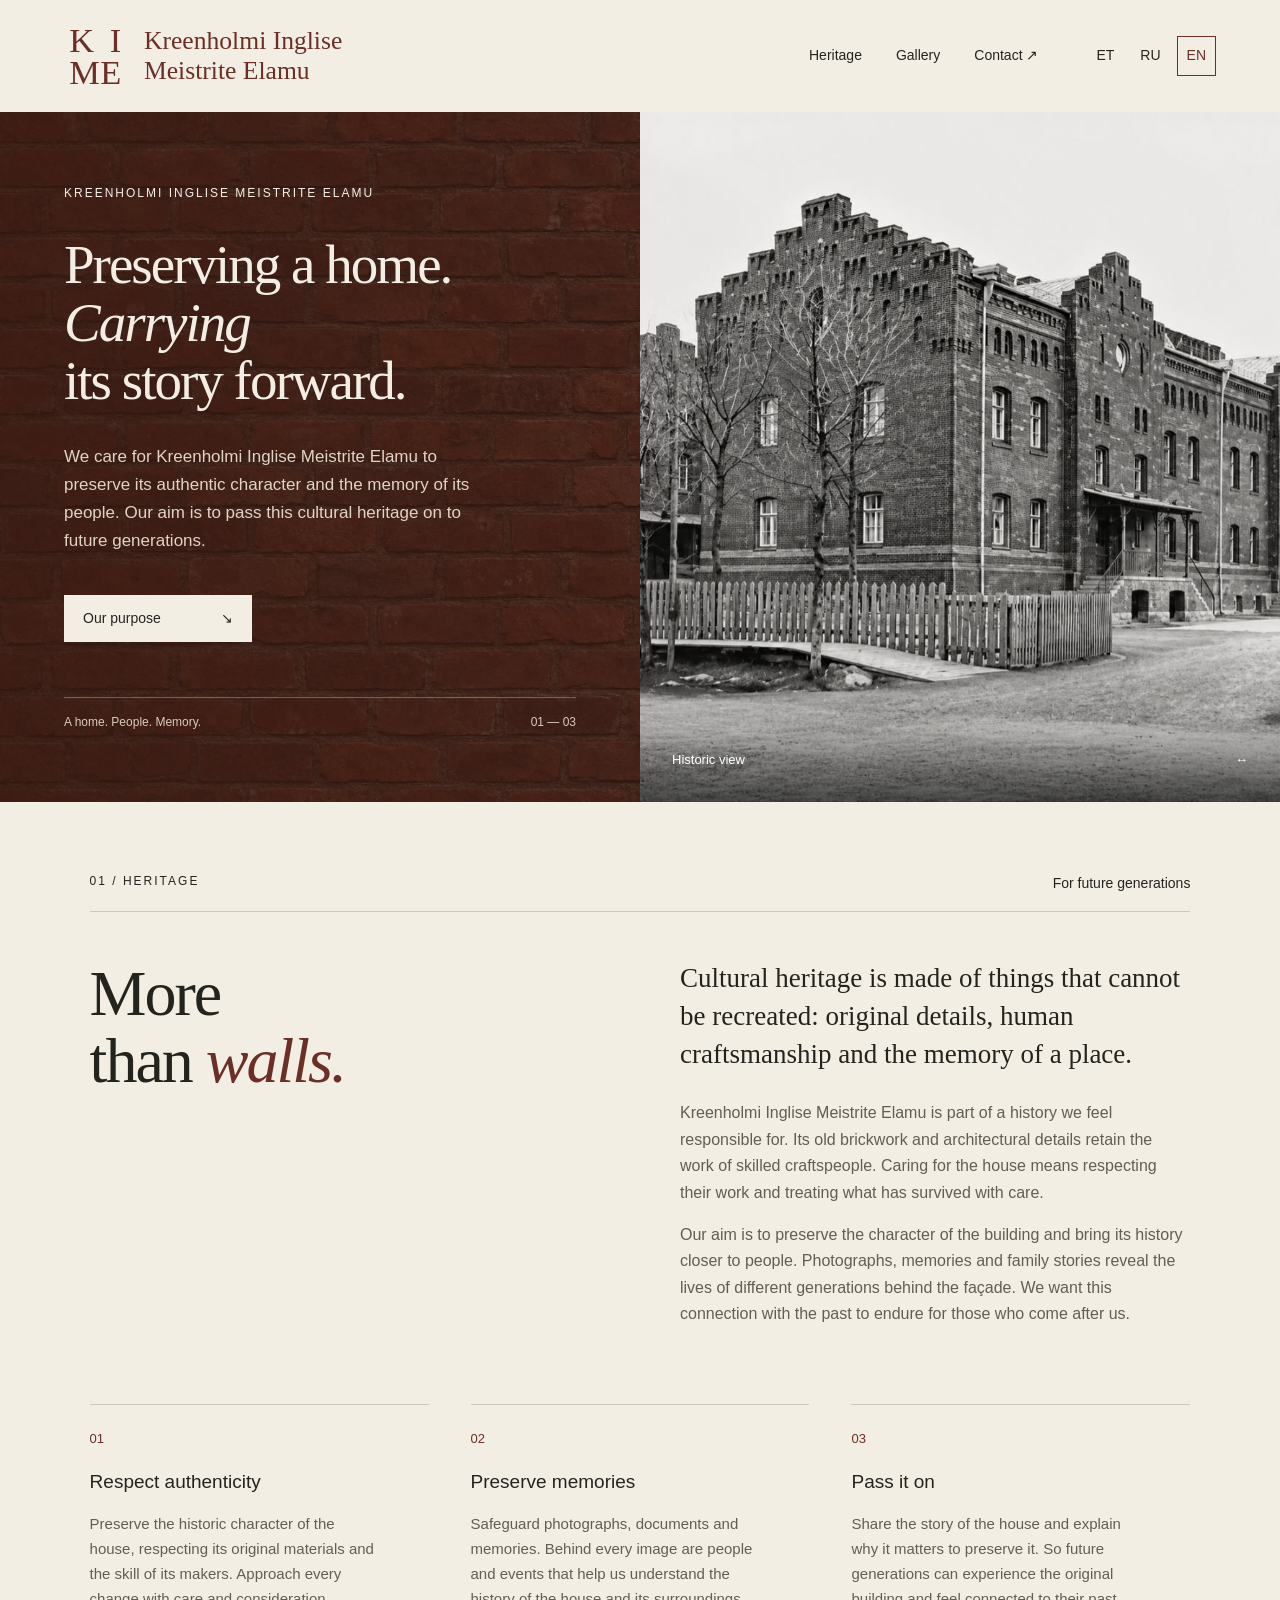
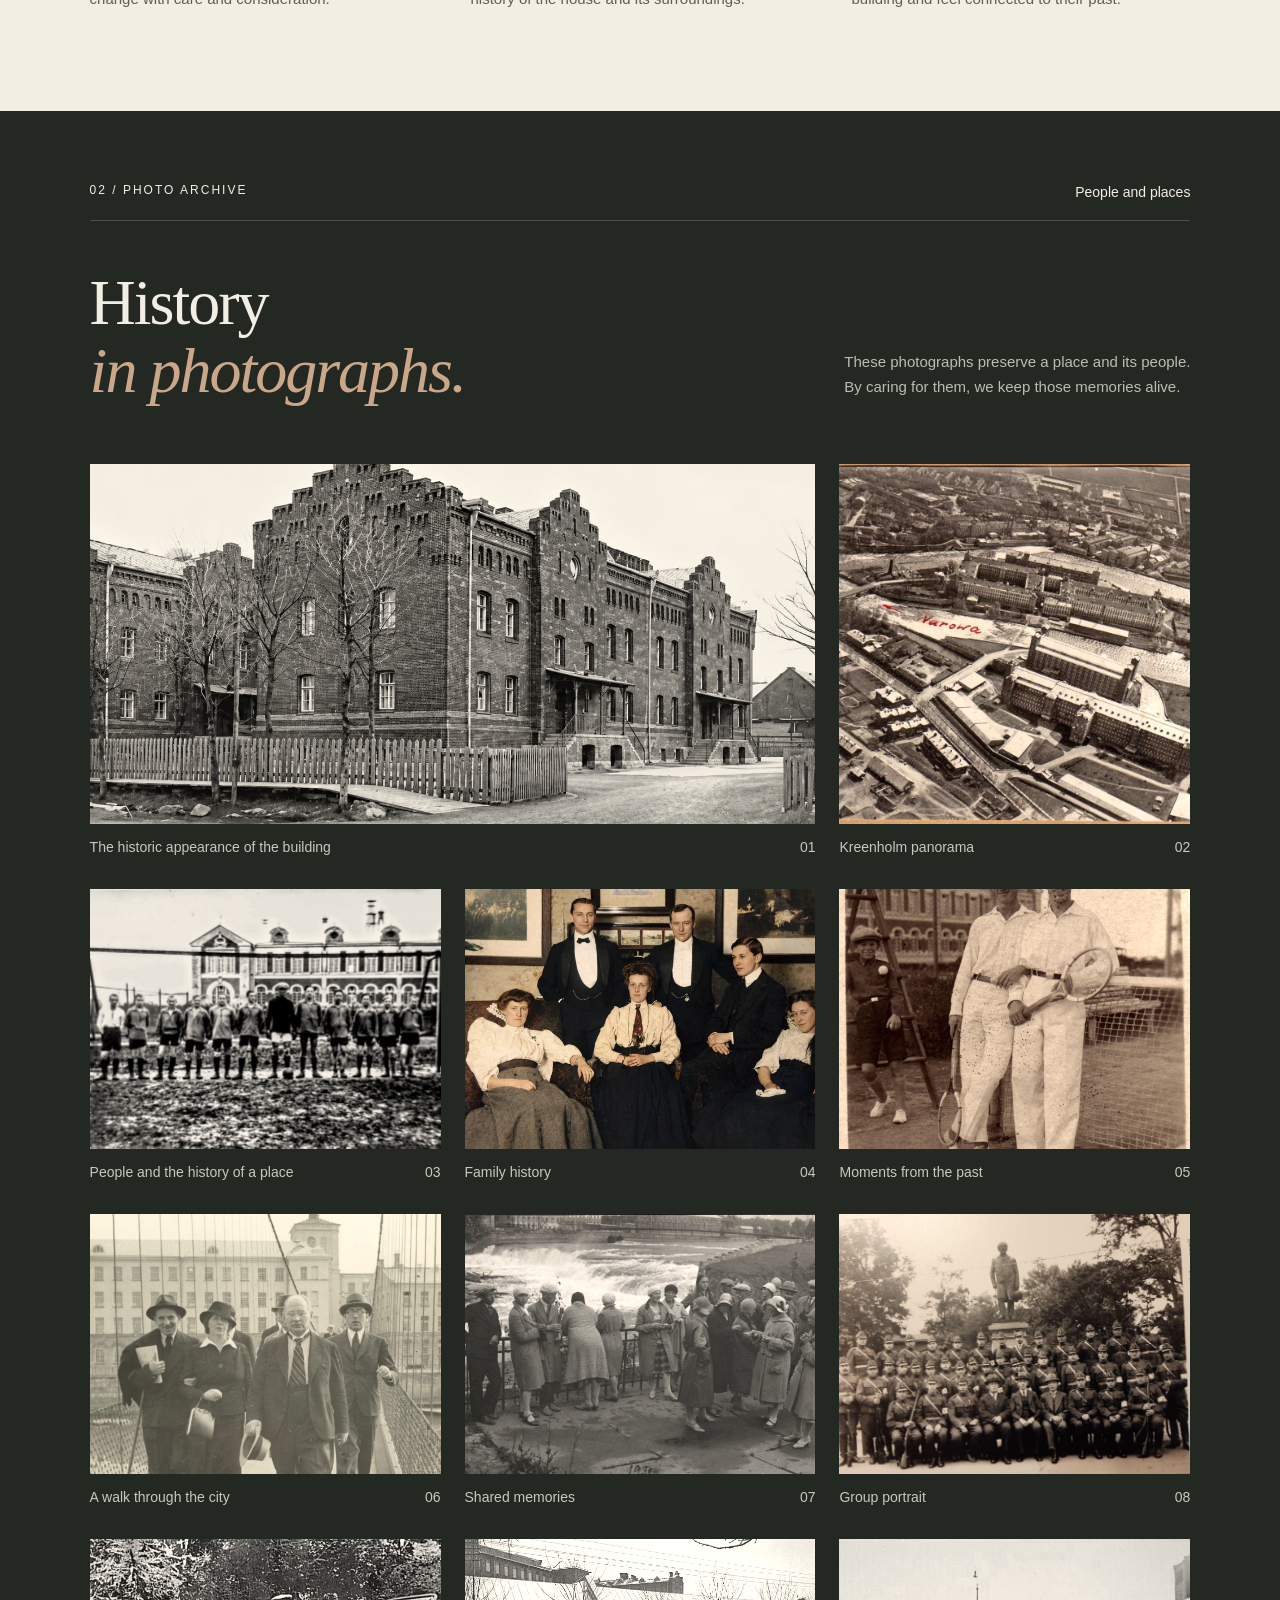
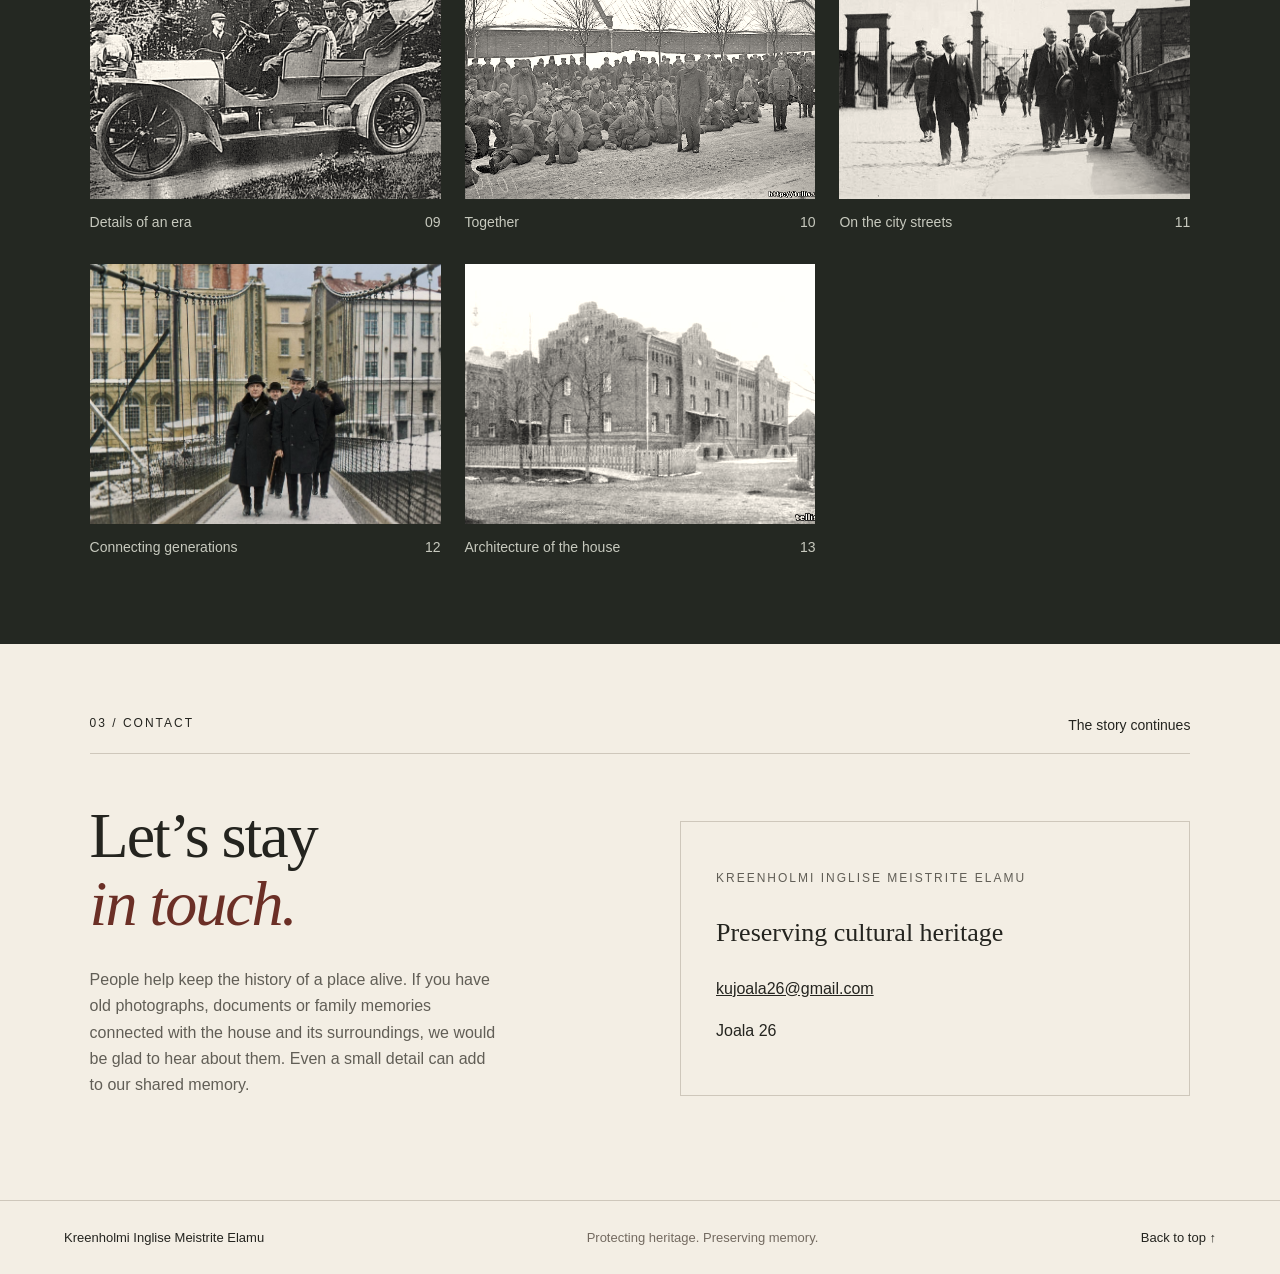
==== commit f6f13f27: "Add files via upload" ====
--- a/en.html
+++ b/en.html
@@ -1,7 +1,7 @@
 <!doctype html>
 <html lang="en"><head><meta charset="utf-8"><meta name="viewport" content="width=device-width,initial-scale=1"><title>Kreenholmi Inglise Meistrite Elamu — preserving cultural heritage</title><meta name="description" content="Kreenholmi Inglise Meistrite Elamu, Joala 26. Preserving cultural heritage, the history of the house and the memory of its people. Photo archive."><link rel="icon" type="image/svg+xml" href="data:image/svg+xml,%3Csvg xmlns='http://www.w3.org/2000/svg' viewBox='0 0 32 32'%3E%3Crect width='32' height='32' rx='3' fill='%237c3025'/%3E%3Cpath d='M8 24V8h3v7l9-7h4l-10 8 11 8h-5l-9-7v7' fill='%23faf3e6'/%3E%3C/svg%3E"><link rel="stylesheet" href="style.css"><link rel="alternate" hreflang="et" href="index.html"><link rel="alternate" hreflang="ru" href="ru.html"><link rel="alternate" hreflang="en" href="en.html"><link rel="alternate" hreflang="x-default" href="index.html"><link rel="canonical" href="https://kime.ee/en.html"></head>
 <body><a class="skip" href="#heritage">Skip to content</a><header><a class="brand" href="#home"><img class="kime-logo" src="img/kime-logo.svg" alt="KIME" width="64" height="68"><span class="brand-name">Kreenholmi Inglise<br>Meistrite Elamu</span></a><nav aria-label="Main navigation"><a href="#heritage">Heritage</a><a href="#gallery">Gallery</a><a href="#contacts">Contact <span aria-hidden="true">↗</span></a></nav><div class="languages" role="group" aria-label="Language"><a href="index.html" lang="et" hreflang="et" aria-label="Eesti">ET</a><a href="ru.html" lang="ru" hreflang="ru" aria-label="Русский">RU</a><a href="en.html" lang="en" hreflang="en" aria-current="page" aria-label="English">EN</a></div></header>
-<main><section class="hero" id="home"><div class="hero-copy"><p class="eyebrow">KREENHOLMI INGLISE MEISTRITE ELAMU</p><h1>Preserving a home.<br><em>Carrying</em><br>its story forward.</h1><p class="intro">We care for Kreenholmi Inglise Meistrite Elamu to preserve its authentic character and the memory of its people. Our aim is to pass this cultural heritage on to future generations.</p><a class="button" href="#heritage">Our purpose <span aria-hidden="true">↘</span></a><div class="hero-foot"><span>A home. People. Memory.</span><span>01 — 03</span></div></div><figure class="hero-image"><img src="img/hero-color-v4.png" alt="Historic photograph of a brick building with decorative gables"><figcaption><span>A witness to time</span><span>From the photo archive</span></figcaption></figure></section>
+<main><section class="hero" id="home"><div class="hero-copy"><p class="eyebrow">KREENHOLMI INGLISE MEISTRITE ELAMU</p><h1>Preserving a home.<br><em>Carrying</em><br>its story forward.</h1><p class="intro">We care for Kreenholmi Inglise Meistrite Elamu to preserve its authentic character and the memory of its people. Our aim is to pass this cultural heritage on to future generations.</p><a class="button" href="#heritage">Our purpose <span aria-hidden="true">↘</span></a><div class="hero-foot"><span>A home. People. Memory.</span><span>01 — 03</span></div></div><figure class="hero-image"><button class="hero-flip" type="button" aria-label="Show the house today" aria-pressed="false"><span class="hero-flip-inner"><img class="hero-front" src="img/IMG-c93aa9bfe86058c648242e45ddeaec97-V.jpg" alt="Historic photograph of a brick building with decorative gables"><img class="hero-back" src="img/log1.jpg" alt="The house today" aria-hidden="true"></span></button><figcaption><span class="hero-era" data-past="Historic view" data-present="The house today">Historic view</span><span>↔</span></figcaption></figure></section>
 <section class="heritage section" id="heritage"><div class="section-kicker"><span>01 / HERITAGE</span><span>For future generations</span></div><div class="heritage-grid"><h2>More<br>than <em>walls.</em></h2><div><p class="lead">Cultural heritage is made of things that cannot be recreated: original details, human craftsmanship and the memory of a place.</p><p>Kreenholmi Inglise Meistrite Elamu is part of a history we feel responsible for. Its old brickwork and architectural details retain the work of skilled craftspeople. Caring for the house means respecting their work and treating what has survived with care.</p><p>Our aim is to preserve the character of the building and bring its history closer to people. Photographs, memories and family stories reveal the lives of different generations behind the façade. We want this connection with the past to endure for those who come after us.</p></div></div><div class="values"><div><span>01</span><h3>Respect authenticity</h3><p>Preserve the historic character of the house, respecting its original materials and the skill of its makers. Approach every change with care and consideration.</p></div><div><span>02</span><h3>Preserve memories</h3><p>Safeguard photographs, documents and memories. Behind every image are people and events that help us understand the history of the house and its surroundings.</p></div><div><span>03</span><h3>Pass it on</h3><p>Share the story of the house and explain why it matters to preserve it. So future generations can experience the original building and feel connected to their past.</p></div></div></section>
 <section class="gallery section" id="gallery"><div class="section-kicker"><span>02 / PHOTO ARCHIVE</span><span>People and places</span></div><div class="gallery-heading"><h2>History<br><em>in photographs.</em></h2><p>These photographs preserve a place and its people.<br>By caring for them, we keep those memories alive.</p></div><div class="gallery-grid" id="gallery-grid"></div></section>
 <section class="contacts section" id="contacts"><div class="section-kicker"><span>03 / CONTACT</span><span>The story continues</span></div><div class="contact-grid"><div><h2>Let’s stay<br><em>in touch.</em></h2><p>People help keep the history of a place alive. If you have old photographs, documents or family memories connected with the house and its surroundings, we would be glad to hear about them. Even a small detail can add to our shared memory.</p></div><div class="contact-card"><p class="eyebrow">KREENHOLMI INGLISE MEISTRITE ELAMU</p><h3>Preserving cultural heritage</h3><div id="contact-details"><p>Joala 26</p></div></div></div></section></main>
--- a/style.css
+++ b/style.css
@@ -10,3 +10,7 @@
 /* KIME two-line signature and full building name. */
 .brand{gap:16px;letter-spacing:0}.kime-logo{display:block;width:64px;height:68px;flex:none}.brand-name{font-family:Georgia,serif;font-size:clamp(20px,2vw,28px);line-height:1.18;color:var(--red);white-space:nowrap}@media(max-width:480px){.brand{gap:12px}.kime-logo{width:52px;height:55px}.brand-name{font-size:21px}}@media(max-width:350px){.brand-name{font-size:18px}}
 
+
+/* Archive / present-day photograph flip. */
+.hero-flip{position:absolute;inset:0;width:100%;height:100%;border:0;padding:0;background:transparent;perspective:1400px;color:inherit}.hero-flip-inner{display:block;position:absolute;inset:0;transform-style:preserve-3d;transition:transform .7s ease}.hero-flip img{position:absolute;inset:0;width:100%;height:100%;object-fit:cover;object-position:center;backface-visibility:hidden;-webkit-backface-visibility:hidden;filter:none}.hero-flip .hero-back{transform:rotateY(180deg);object-position:center 40%}.hero-flip.is-flipped .hero-flip-inner{transform:rotateY(180deg)}.hero-image figcaption{pointer-events:none}.hero-flip:focus-visible{outline:3px solid var(--paper);outline-offset:-6px}@media(prefers-reduced-motion:reduce){.hero-flip-inner{transition:none}}
+
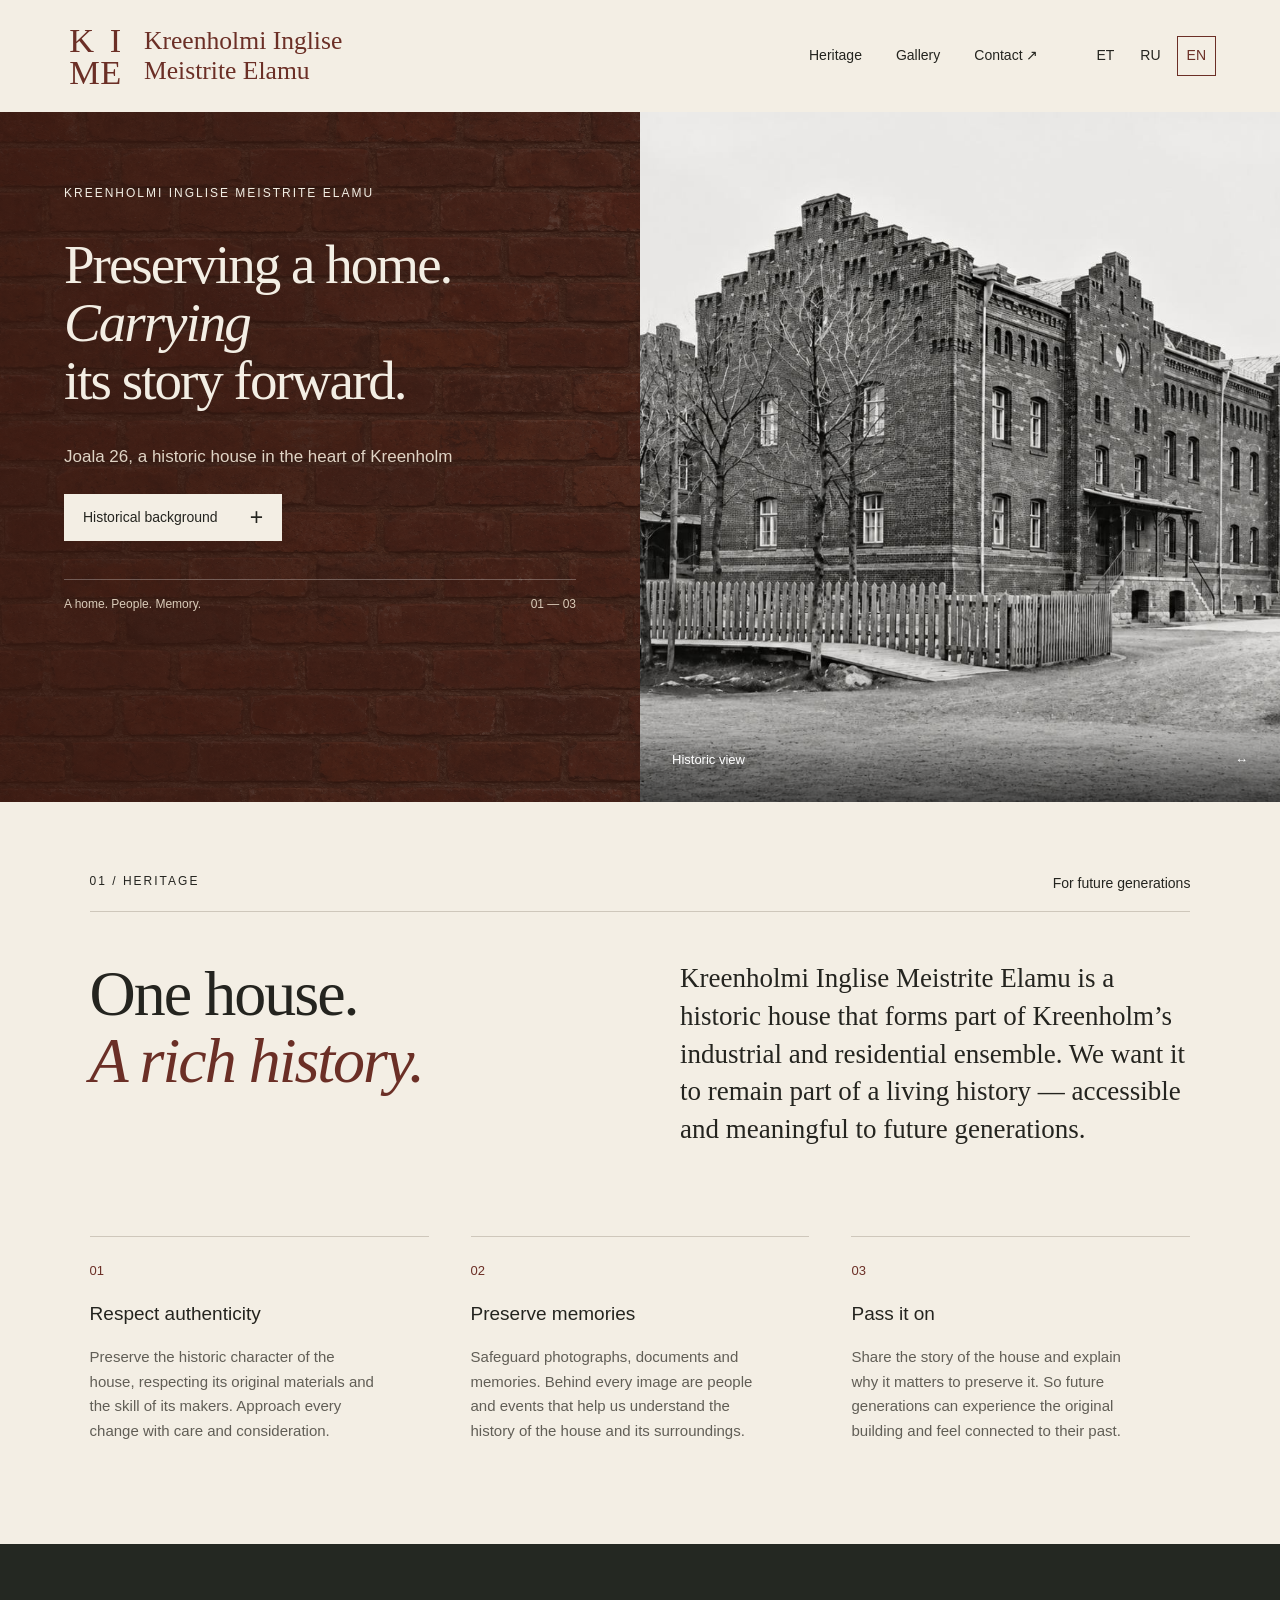
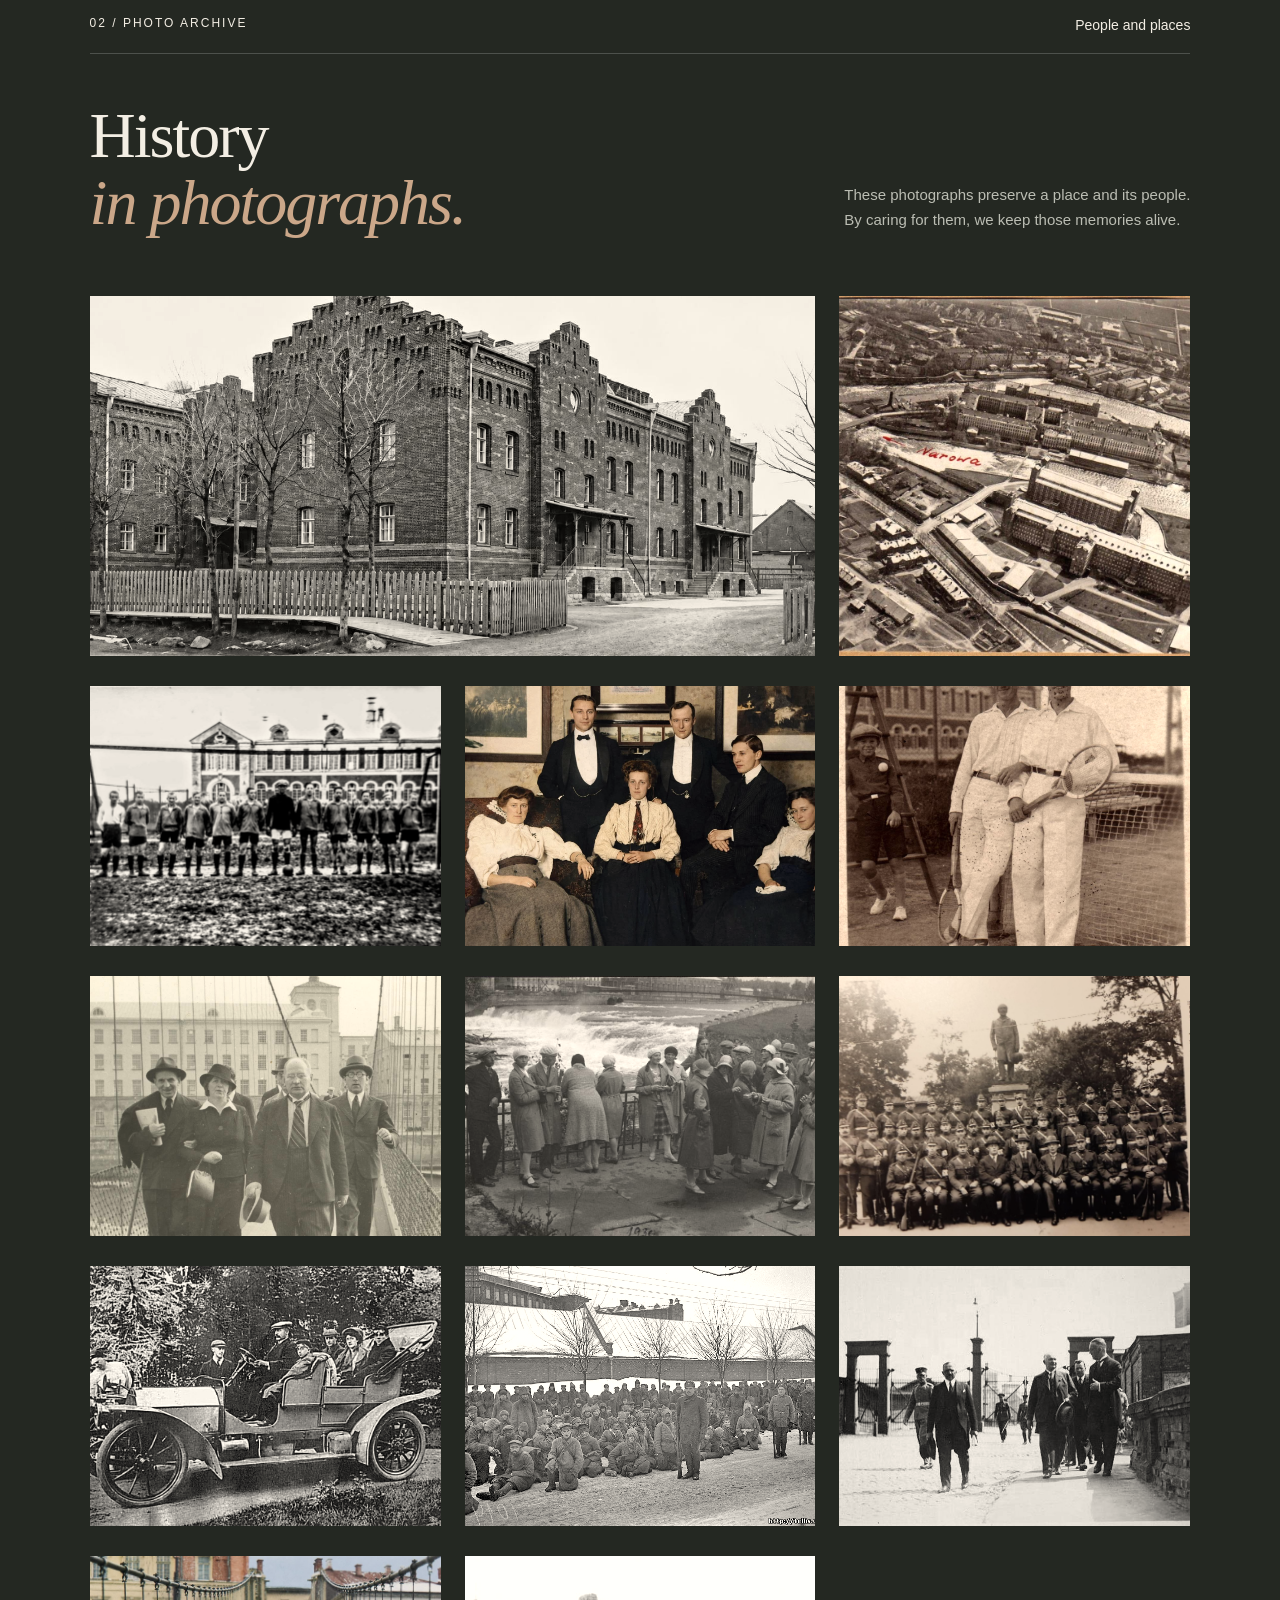
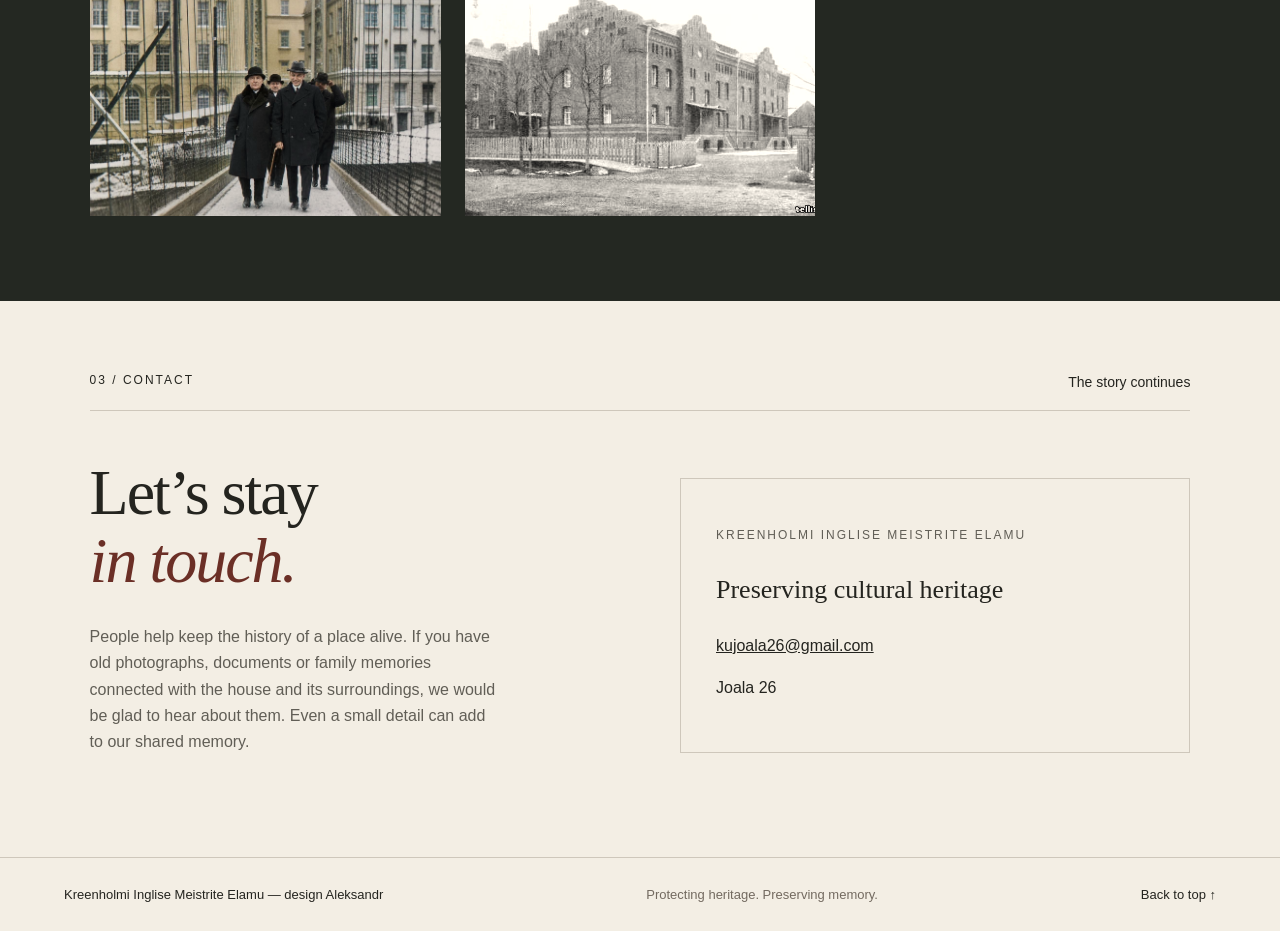
==== commit 2bed1f6f: "Add files via upload" ====
--- a/en.html
+++ b/en.html
@@ -1,9 +1,13 @@
 <!doctype html>
 <html lang="en"><head><meta charset="utf-8"><meta name="viewport" content="width=device-width,initial-scale=1"><title>Kreenholmi Inglise Meistrite Elamu — preserving cultural heritage</title><meta name="description" content="Kreenholmi Inglise Meistrite Elamu, Joala 26. Preserving cultural heritage, the history of the house and the memory of its people. Photo archive."><link rel="icon" type="image/svg+xml" href="data:image/svg+xml,%3Csvg xmlns='http://www.w3.org/2000/svg' viewBox='0 0 32 32'%3E%3Crect width='32' height='32' rx='3' fill='%237c3025'/%3E%3Cpath d='M8 24V8h3v7l9-7h4l-10 8 11 8h-5l-9-7v7' fill='%23faf3e6'/%3E%3C/svg%3E"><link rel="stylesheet" href="style.css"><link rel="alternate" hreflang="et" href="index.html"><link rel="alternate" hreflang="ru" href="ru.html"><link rel="alternate" hreflang="en" href="en.html"><link rel="alternate" hreflang="x-default" href="index.html"><link rel="canonical" href="https://kime.ee/en.html"></head>
 <body><a class="skip" href="#heritage">Skip to content</a><header><a class="brand" href="#home"><img class="kime-logo" src="img/kime-logo.svg" alt="KIME" width="64" height="68"><span class="brand-name">Kreenholmi Inglise<br>Meistrite Elamu</span></a><nav aria-label="Main navigation"><a href="#heritage">Heritage</a><a href="#gallery">Gallery</a><a href="#contacts">Contact <span aria-hidden="true">↗</span></a></nav><div class="languages" role="group" aria-label="Language"><a href="index.html" lang="et" hreflang="et" aria-label="Eesti">ET</a><a href="ru.html" lang="ru" hreflang="ru" aria-label="Русский">RU</a><a href="en.html" lang="en" hreflang="en" aria-current="page" aria-label="English">EN</a></div></header>
-<main><section class="hero" id="home"><div class="hero-copy"><p class="eyebrow">KREENHOLMI INGLISE MEISTRITE ELAMU</p><h1>Preserving a home.<br><em>Carrying</em><br>its story forward.</h1><p class="intro">We care for Kreenholmi Inglise Meistrite Elamu to preserve its authentic character and the memory of its people. Our aim is to pass this cultural heritage on to future generations.</p><a class="button" href="#heritage">Our purpose <span aria-hidden="true">↘</span></a><div class="hero-foot"><span>A home. People. Memory.</span><span>01 — 03</span></div></div><figure class="hero-image"><button class="hero-flip" type="button" aria-label="Show the house today" aria-pressed="false"><span class="hero-flip-inner"><img class="hero-front" src="img/IMG-c93aa9bfe86058c648242e45ddeaec97-V.jpg" alt="Historic photograph of a brick building with decorative gables"><img class="hero-back" src="img/log1.jpg" alt="The house today" aria-hidden="true"></span></button><figcaption><span class="hero-era" data-past="Historic view" data-present="The house today">Historic view</span><span>↔</span></figcaption></figure></section>
-<section class="heritage section" id="heritage"><div class="section-kicker"><span>01 / HERITAGE</span><span>For future generations</span></div><div class="heritage-grid"><h2>More<br>than <em>walls.</em></h2><div><p class="lead">Cultural heritage is made of things that cannot be recreated: original details, human craftsmanship and the memory of a place.</p><p>Kreenholmi Inglise Meistrite Elamu is part of a history we feel responsible for. Its old brickwork and architectural details retain the work of skilled craftspeople. Caring for the house means respecting their work and treating what has survived with care.</p><p>Our aim is to preserve the character of the building and bring its history closer to people. Photographs, memories and family stories reveal the lives of different generations behind the façade. We want this connection with the past to endure for those who come after us.</p></div></div><div class="values"><div><span>01</span><h3>Respect authenticity</h3><p>Preserve the historic character of the house, respecting its original materials and the skill of its makers. Approach every change with care and consideration.</p></div><div><span>02</span><h3>Preserve memories</h3><p>Safeguard photographs, documents and memories. Behind every image are people and events that help us understand the history of the house and its surroundings.</p></div><div><span>03</span><h3>Pass it on</h3><p>Share the story of the house and explain why it matters to preserve it. So future generations can experience the original building and feel connected to their past.</p></div></div></section>
+<main><section class="hero" id="home"><div class="hero-copy"><p class="eyebrow">KREENHOLMI INGLISE MEISTRITE ELAMU</p><h1>Preserving a home.<br><em>Carrying</em><br>its story forward.</h1><p class="intro">Joala 26, a historic house in the heart of Kreenholm</p><div class="history-disclosure"><button class="button history-toggle" type="button" aria-expanded="false" aria-controls="history-note">Historical background <span aria-hidden="true">+</span></button><div class="history-reveal" id="history-note" inert><div class="history-clip"><article class="history-card" aria-label="History of the house at Joala 26"><button type="button" class="history-close" aria-label="Close historical background">×</button><p>The house at Joala 26, Narva, is a historic building from the early 20th century that formed part of the Kreenholm Manufacturing Company complex.</p>
+<p>The building was constructed in 1901 (1906 according to the register of cultural monuments) to a design by architect P. Alisch. Together with houses No. 28 and 30, it forms an ensemble of residential buildings for the factory’s skilled staff — Masters’ Dwellings. The building is a striking example of eclecticism / historicism with Gothic Revival elements.</p>
+<p>The basic layout consists of two mirror-symmetrical blocks. Originally, the ground floor contained two-room apartments with kitchens, while the first floor had three-room apartments.</p>
+<p>The house is situated in the historic Kreenholm district, which developed around the textile factory. The name “Joala” comes from the former village and manor, and is also associated with the Estonian word “joad” (waterfalls), as the area was known for its waterfalls on the Narva River. The ensemble of houses on Joala Street is a unique example of a cohesive workers’ settlement from the early 20th century.</p>
+<p>Since 14 January 1998, the building has been officially listed in Estonia’s National Register of Cultural Monuments as an example of historicist workers’ housing.</p></article></div></div></div><div class="hero-foot"><span>A home. People. Memory.</span><span>01 — 03</span></div></div><figure class="hero-image"><button class="hero-flip" type="button" aria-label="Show the house today" aria-pressed="false"><span class="hero-flip-inner"><img class="hero-front" src="img/IMG-c93aa9bfe86058c648242e45ddeaec97-V.jpg" alt="Historic photograph of a brick building with decorative gables"><img class="hero-back" src="img/log1.jpg" alt="The house today" aria-hidden="true"></span></button><figcaption><span class="hero-era" data-past="Historic view" data-present="The house today">Historic view</span><span>↔</span></figcaption></figure></section>
+<section class="heritage section" id="heritage"><div class="section-kicker"><span>01 / HERITAGE</span><span>For future generations</span></div><div class="heritage-grid"><h2>One house.<br><em>A rich history.</em></h2><div><p class="lead">Kreenholmi Inglise Meistrite Elamu is a historic house that forms part of Kreenholm’s industrial and residential ensemble. We want it to remain part of a living history — accessible and meaningful to future generations.</p></div></div><div class="values"><div><span>01</span><h3>Respect authenticity</h3><p>Preserve the historic character of the house, respecting its original materials and the skill of its makers. Approach every change with care and consideration.</p></div><div><span>02</span><h3>Preserve memories</h3><p>Safeguard photographs, documents and memories. Behind every image are people and events that help us understand the history of the house and its surroundings.</p></div><div><span>03</span><h3>Pass it on</h3><p>Share the story of the house and explain why it matters to preserve it. So future generations can experience the original building and feel connected to their past.</p></div></div></section>
 <section class="gallery section" id="gallery"><div class="section-kicker"><span>02 / PHOTO ARCHIVE</span><span>People and places</span></div><div class="gallery-heading"><h2>History<br><em>in photographs.</em></h2><p>These photographs preserve a place and its people.<br>By caring for them, we keep those memories alive.</p></div><div class="gallery-grid" id="gallery-grid"></div></section>
 <section class="contacts section" id="contacts"><div class="section-kicker"><span>03 / CONTACT</span><span>The story continues</span></div><div class="contact-grid"><div><h2>Let’s stay<br><em>in touch.</em></h2><p>People help keep the history of a place alive. If you have old photographs, documents or family memories connected with the house and its surroundings, we would be glad to hear about them. Even a small detail can add to our shared memory.</p></div><div class="contact-card"><p class="eyebrow">KREENHOLMI INGLISE MEISTRITE ELAMU</p><h3>Preserving cultural heritage</h3><div id="contact-details"><p>Joala 26</p></div></div></div></section></main>
-<footer><a href="#home">Kreenholmi Inglise Meistrite Elamu</a><span>Protecting heritage. Preserving memory.</span><a href="#home" aria-label="Back to top">Back to top ↑</a></footer>
+<footer><div class="design-credit"><a href="https://kulgunarva-design.github.io/krenholm/en.html#home">Kreenholmi Inglise Meistrite Elamu</a> — design <a class="designer-name" href="https://www.facebook.com/alex.kruusi/">Aleksandr</a></div><span>Protecting heritage. Preserving memory.</span><a href="#home" aria-label="Back to top">Back to top ↑</a></footer>
 <dialog id="lightbox" aria-label="Photo viewer"><button class="close" aria-label="Close">×</button><button class="prev" aria-label="Previous photo">‹</button><figure><img id="large-photo" alt=""><figcaption id="photo-caption"></figcaption></figure><button class="next" aria-label="Next photo">›</button></dialog><script src="photos-en.js"></script><script src="config.js"></script><script src="app.js"></script></body></html>
--- a/style.css
+++ b/style.css
@@ -14,3 +14,23 @@
 /* Archive / present-day photograph flip. */
 .hero-flip{position:absolute;inset:0;width:100%;height:100%;border:0;padding:0;background:transparent;perspective:1400px;color:inherit}.hero-flip-inner{display:block;position:absolute;inset:0;transform-style:preserve-3d;transition:transform .7s ease}.hero-flip img{position:absolute;inset:0;width:100%;height:100%;object-fit:cover;object-position:center;backface-visibility:hidden;-webkit-backface-visibility:hidden;filter:none}.hero-flip .hero-back{transform:rotateY(180deg);object-position:center 40%}.hero-flip.is-flipped .hero-flip-inner{transform:rotateY(180deg)}.hero-image figcaption{pointer-events:none}.hero-flip:focus-visible{outline:3px solid var(--paper);outline-offset:-6px}@media(prefers-reduced-motion:reduce){.hero-flip-inner{transition:none}}
 
+
+/* Staggered brickwork reveal from archive to today. */
+.hero-flip-inner,.hero-flip.is-flipped .hero-flip-inner{transform:none;transform-style:flat;transition:none}.hero-flip .hero-back{transform:none;opacity:0;transition:opacity .35s}.hero-flip.is-flipped .hero-back{opacity:1}.hero-flip.has-bricks .hero-back{opacity:0}.hero-masonry{position:absolute;inset:0;overflow:hidden;pointer-events:none}.hero-brick{position:absolute;display:block;background-repeat:no-repeat;opacity:0;transform:scale(.94);filter:sepia(.6);transition:opacity .42s ease,transform .55s cubic-bezier(.2,.65,.3,1),filter .55s ease;transition-delay:var(--return-delay)}.is-flipped .hero-brick{opacity:1;transform:scale(1);filter:sepia(0);transition-delay:var(--reveal-delay)}@media(prefers-reduced-motion:reduce){.hero-brick,.hero-flip .hero-back{transition:none;transition-delay:0s;transform:none;filter:none}}
+
+
+/* Slower brick reveal; gallery images without visible captions. */
+.hero-brick{transition-duration:.85s,1.1s,1.1s}.photo-label,#photo-caption{display:none}@media(prefers-reduced-motion:reduce){.hero-brick{transition:none}}
+
+
+/* Historical note unfolds beneath its trigger. */
+.history-disclosure{margin:23px 0 38px}.history-toggle{margin:0;border:0;text-align:left;gap:32px}.history-toggle>span{font-size:23px;line-height:1;transition:transform .4s}.history-disclosure.is-open .history-toggle>span{transform:rotate(45deg)}.history-reveal{display:grid;grid-template-rows:0fr;visibility:hidden;opacity:0;transition:grid-template-rows .6s ease,opacity .4s ease,visibility .6s}.history-disclosure.is-open .history-reveal{grid-template-rows:1fr;visibility:visible;opacity:1}.history-clip{overflow:hidden;min-height:0}.history-card{margin-top:18px;padding:24px 26px;background:var(--paper);color:var(--ink);border-top:3px solid #a56b50;box-shadow:0 12px 30px #160a0926;font-size:16px;line-height:1.7;transform:translateY(-8px);transition:transform .6s ease}.history-disclosure.is-open .history-card{transform:translateY(0)}.history-card p{margin:0 0 18px}.history-card p:first-child{font-family:Georgia,serif;font-size:21px;line-height:1.45;color:var(--red)}.history-card p:last-child{margin-bottom:0}@media(max-width:480px){.history-card{padding:20px}.history-toggle{gap:24px}}@media(prefers-reduced-motion:reduce){.history-reveal,.history-card,.history-toggle>span{transition:none}}
+
+
+/* Floating note does not participate in the hero layout. */
+.history-disclosure{position:relative;z-index:5}.history-reveal{position:absolute;top:100%;left:0;width:min(620px,82vw);display:block;grid-template-rows:none;z-index:10;padding-top:12px;transform:translateY(10px);transition:opacity .25s ease,transform .25s ease,visibility .25s;pointer-events:none}.history-disclosure.is-open .history-reveal{display:block;transform:translateY(0);pointer-events:auto}.history-clip{overflow:visible}.history-card{position:relative;margin-top:0;padding:30px 32px;max-height:min(65vh,650px);overflow-y:auto;overscroll-behavior:contain;transform:none;box-shadow:0 18px 55px #0005}.history-card p:first-of-type{font-family:Georgia,serif;font-size:21px;line-height:1.45;color:var(--red)}.history-close{position:sticky;top:0;float:right;margin:-20px -20px 4px 10px;border:0;background:var(--paper);color:var(--red);width:36px;height:36px;font-size:28px;line-height:1}.history-toggle{scroll-margin-top:25vh}@media(max-width:800px){.history-reveal{position:fixed;inset:50% auto auto 50%;width:calc(100vw - 32px);padding:0;transform:translate(-50%,-48%)}.history-disclosure.is-open .history-reveal{transform:translate(-50%,-50%)}.history-card{max-height:80dvh;padding:28px}}@media(prefers-reduced-motion:reduce){.history-reveal{transition:none}}
+
+
+/* Compact historical note. */
+.history-reveal{width:min(720px,88vw)}.history-card{padding:24px 28px;font-size:14px;line-height:1.5}.history-card p{margin-bottom:12px}.history-card p:first-of-type{font-family:Georgia,serif;font-size:17px;line-height:1.4;padding-right:16px}.history-close{margin:-14px -18px 2px 8px}@media(max-width:800px){.history-reveal{width:calc(100vw - 32px)}.history-card{padding:24px;max-height:85dvh}}
+
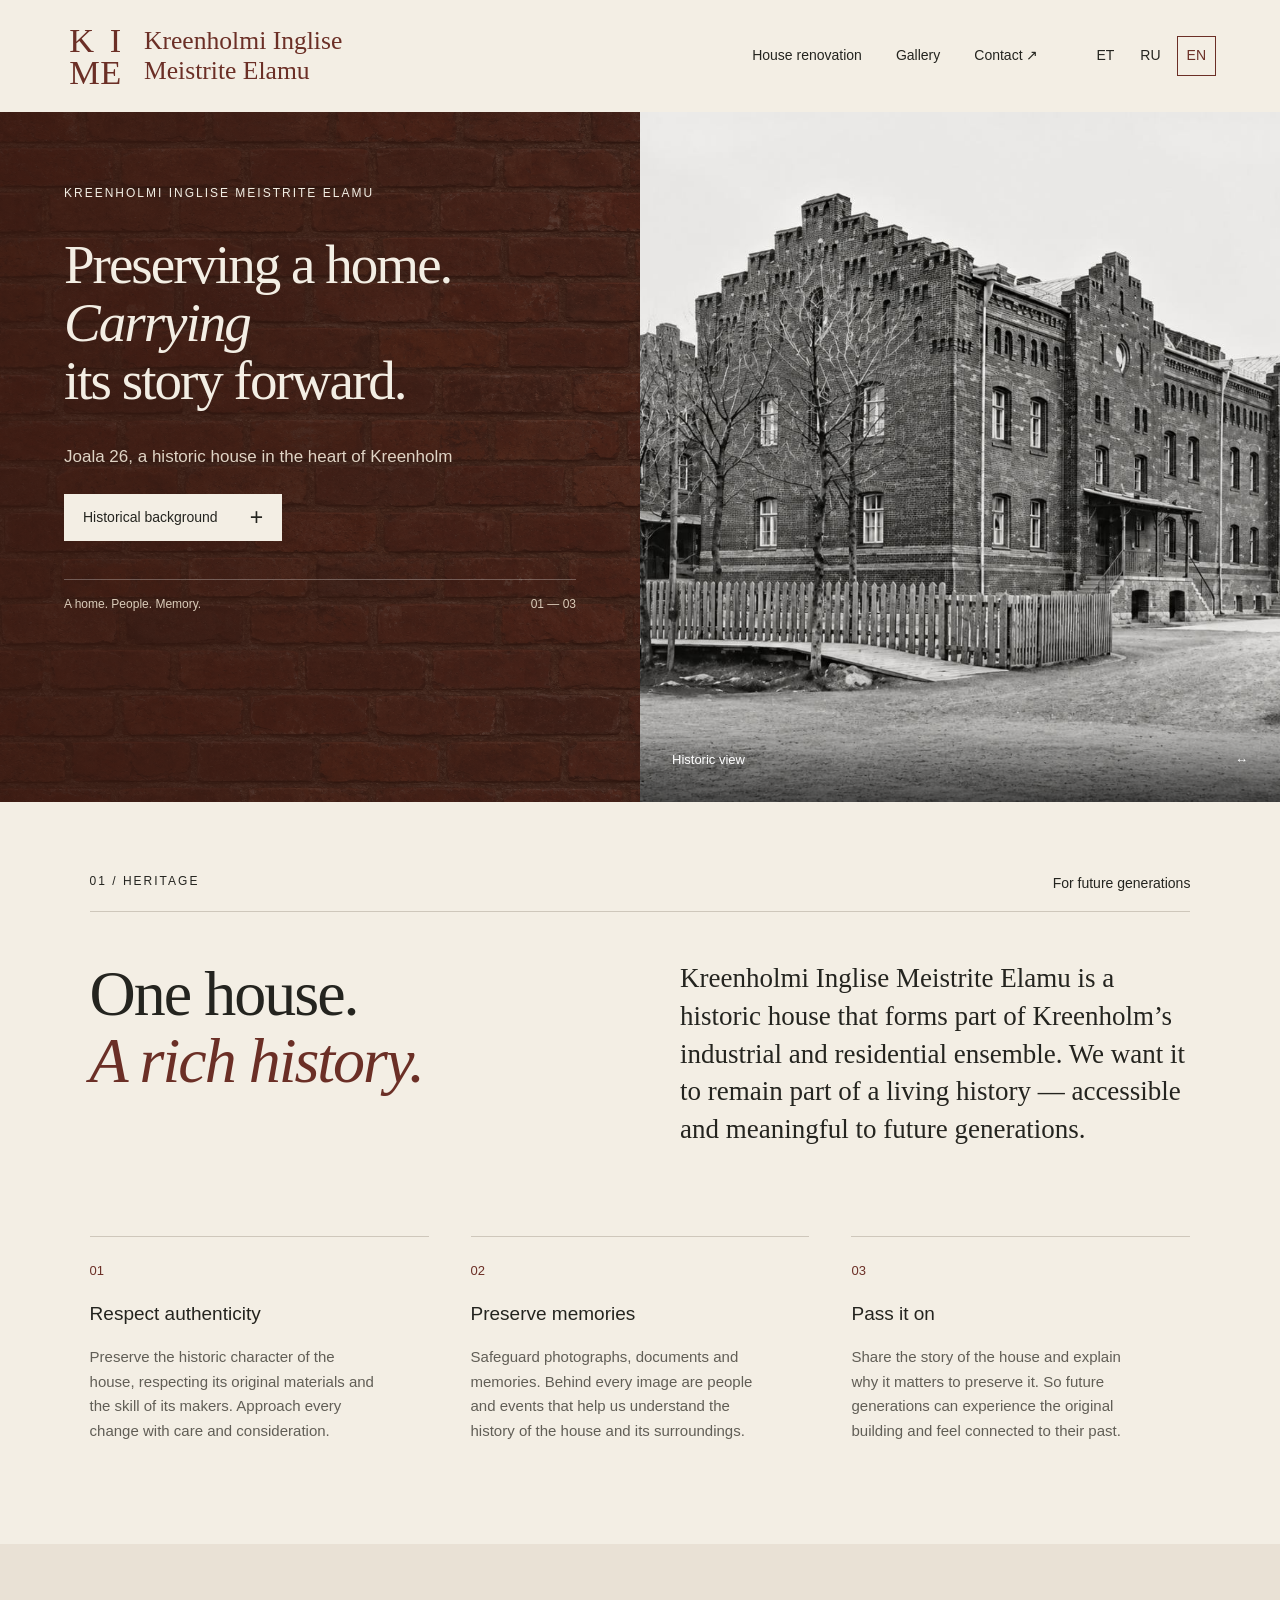
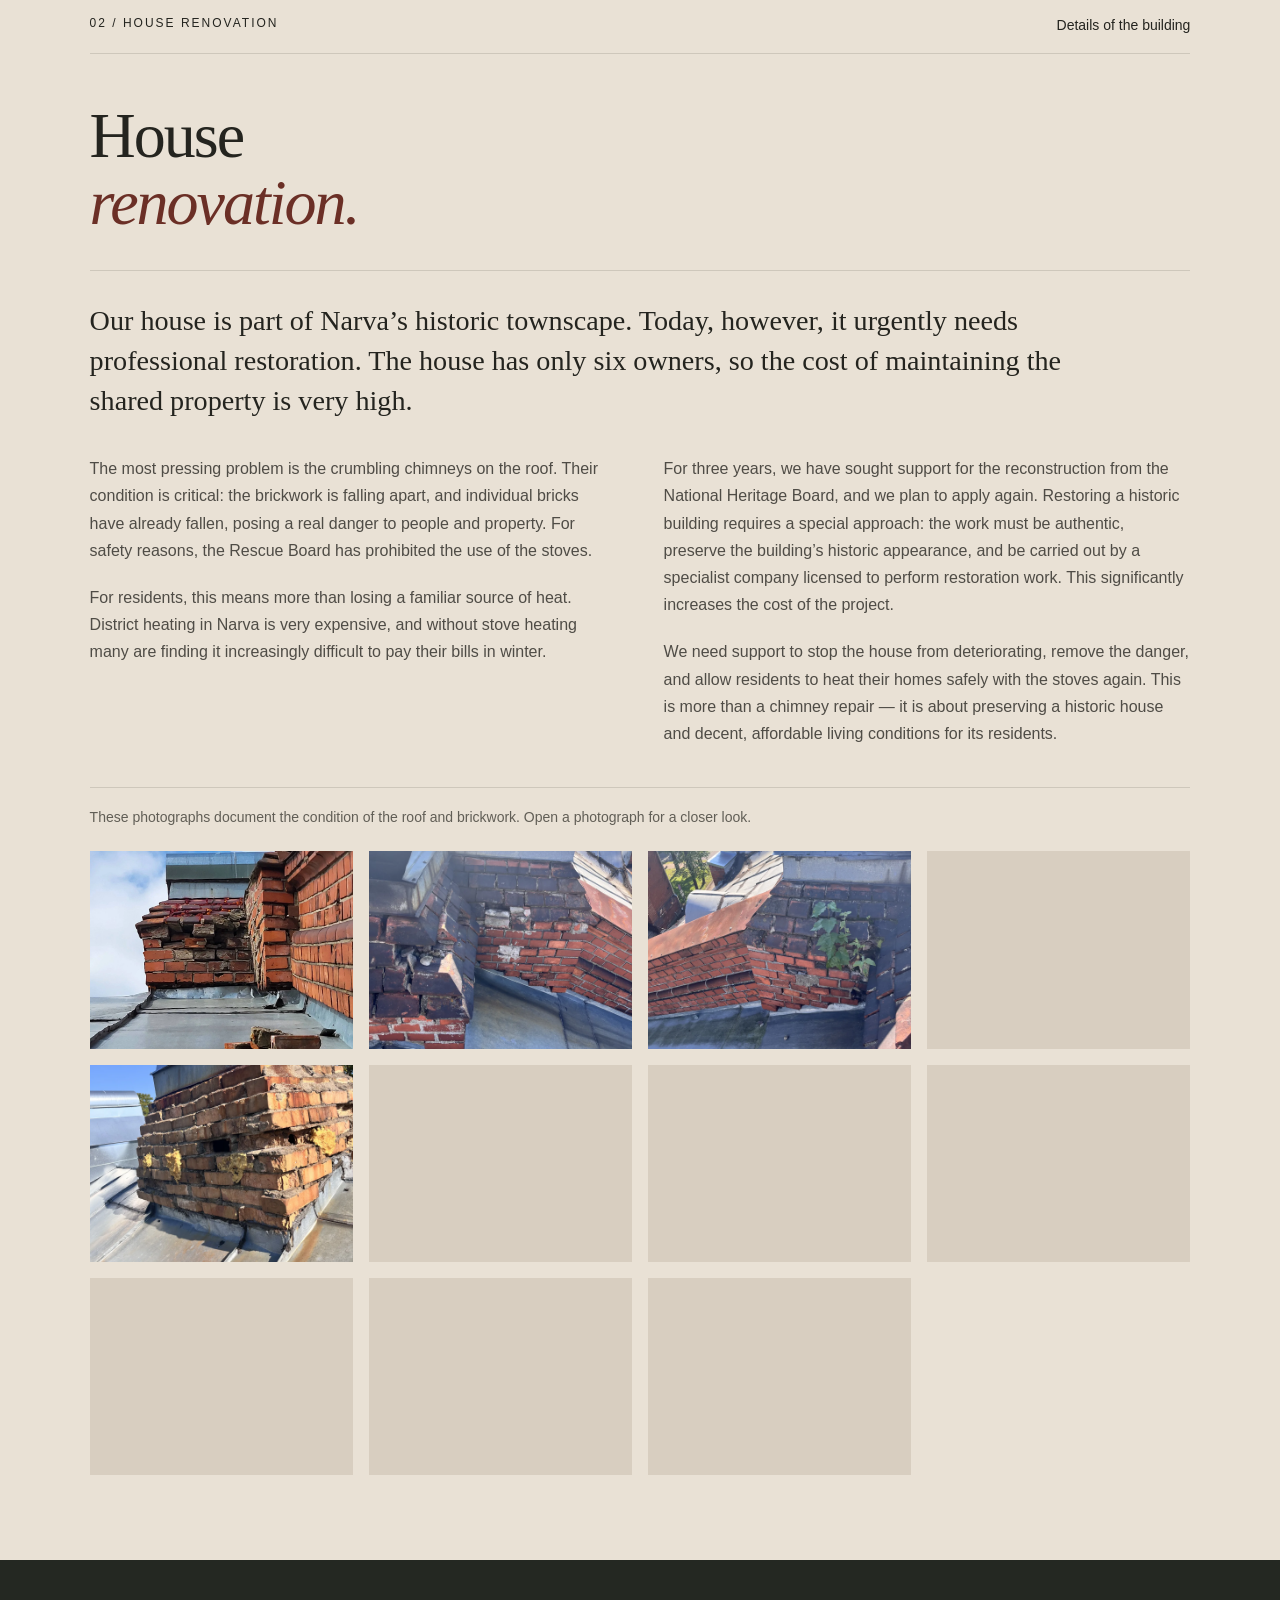
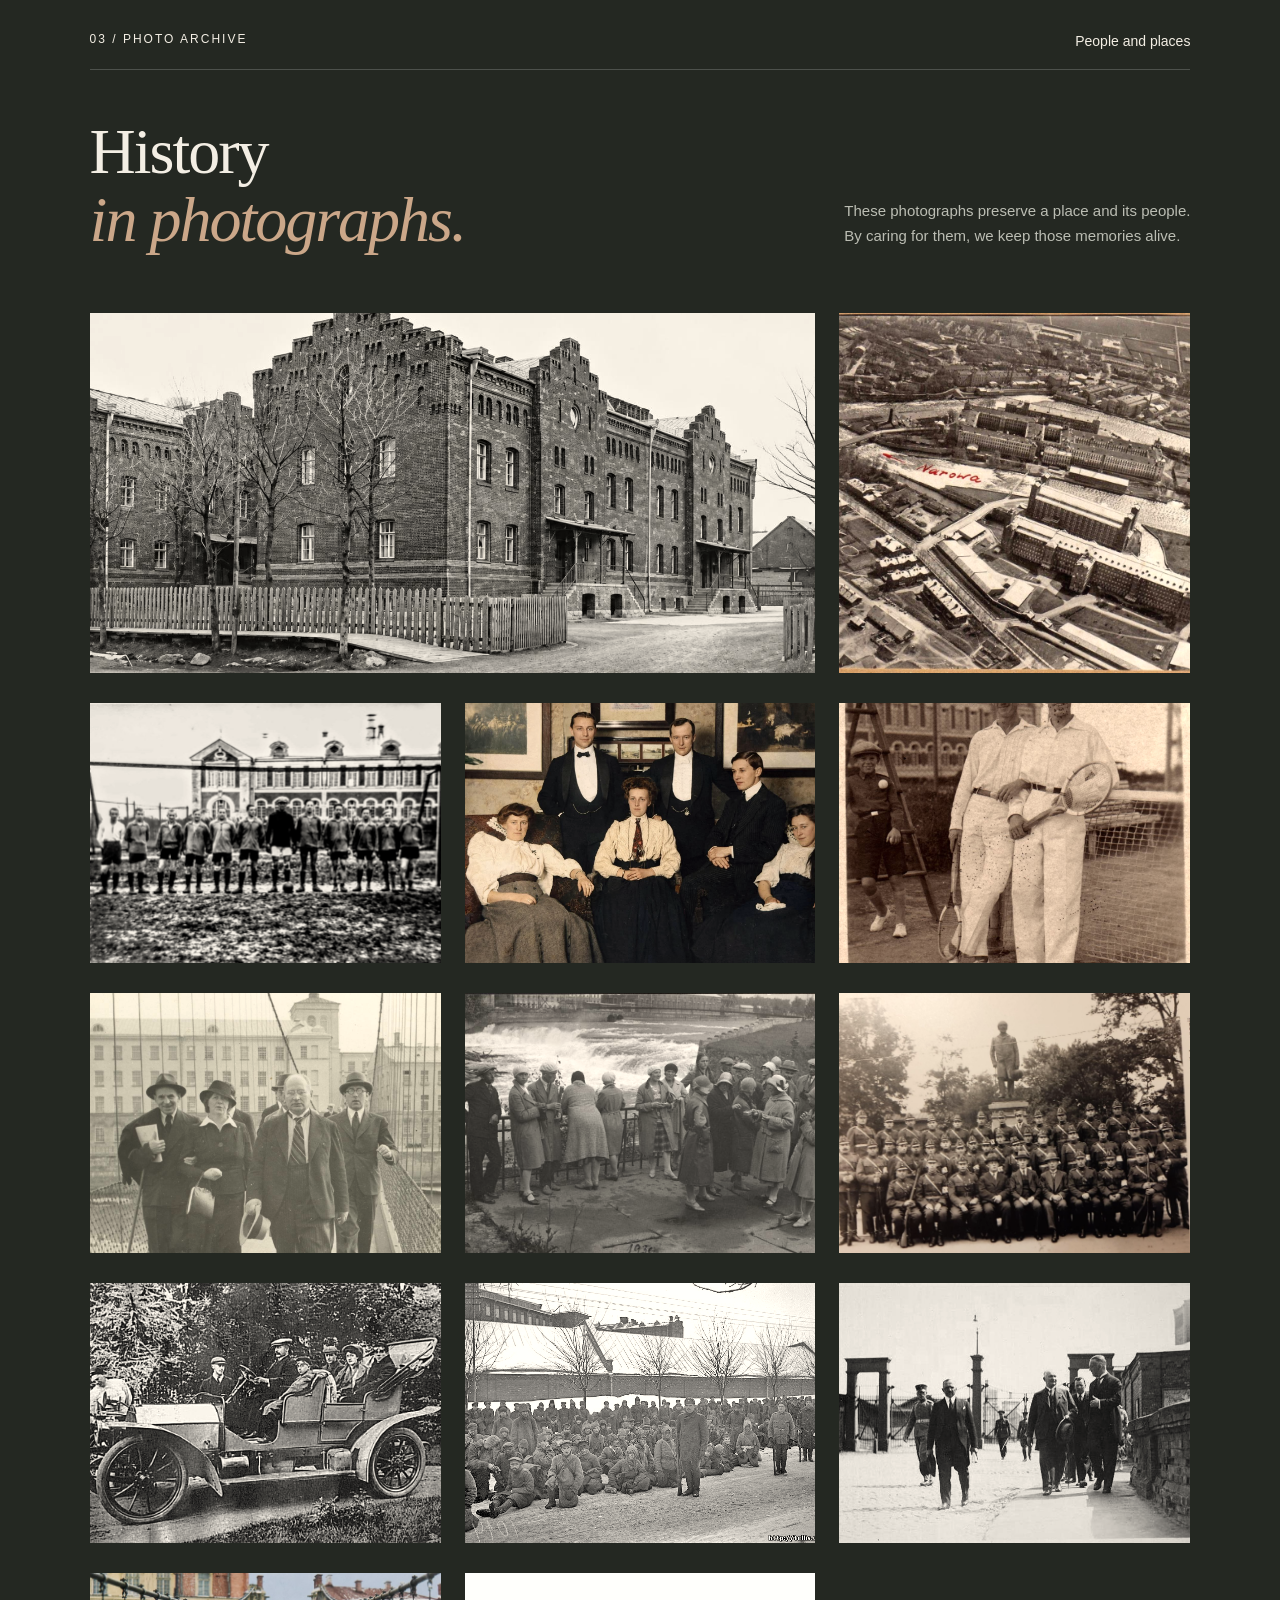
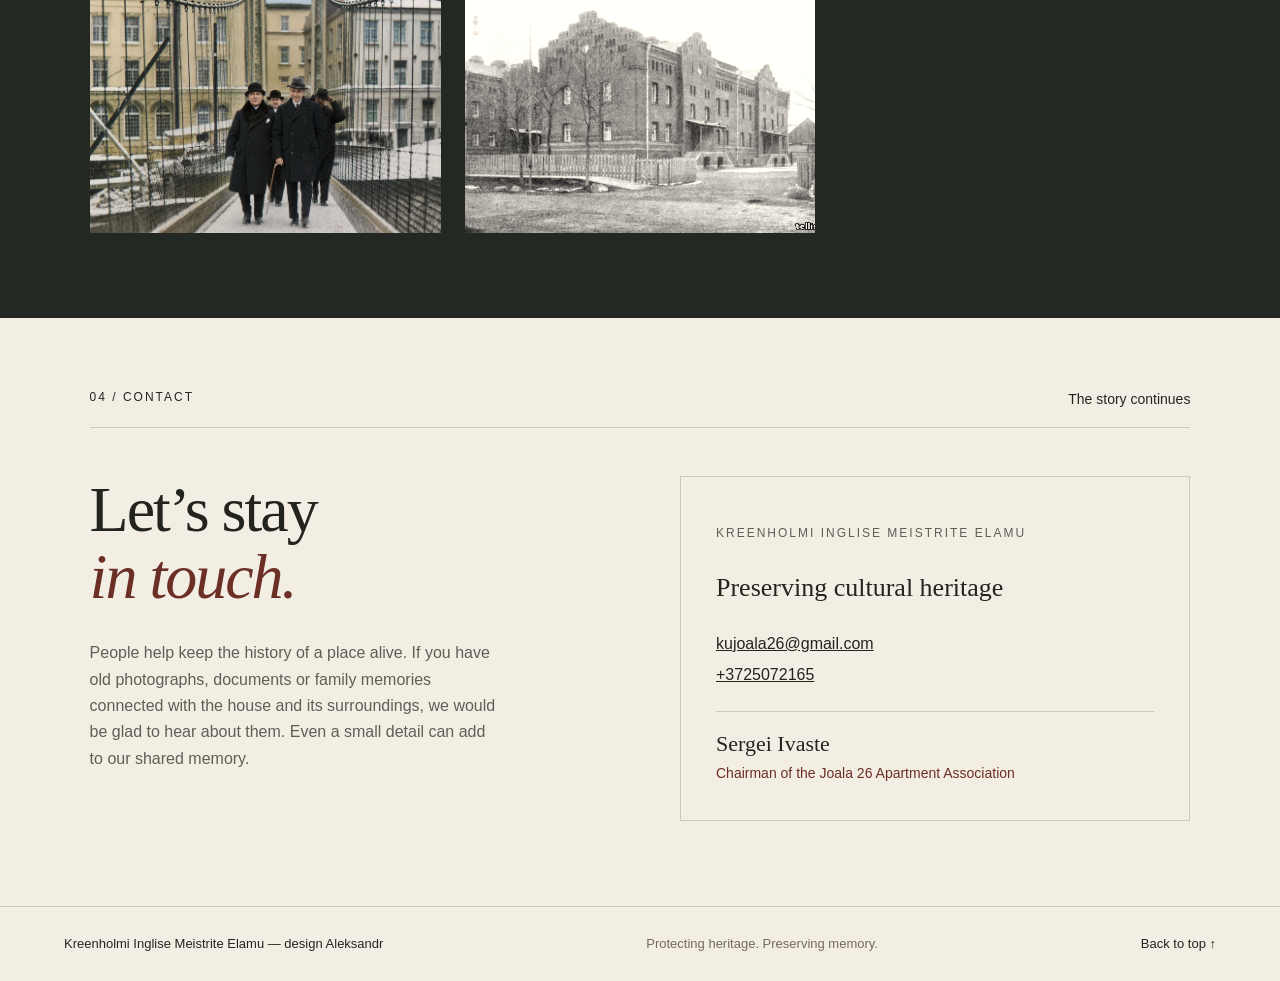
==== commit 1d064e5b: "Add files via upload" ====
--- a/en.html
+++ b/en.html
@@ -1,13 +1,14 @@
 <!doctype html>
 <html lang="en"><head><meta charset="utf-8"><meta name="viewport" content="width=device-width,initial-scale=1"><title>Kreenholmi Inglise Meistrite Elamu — preserving cultural heritage</title><meta name="description" content="Kreenholmi Inglise Meistrite Elamu, Joala 26. Preserving cultural heritage, the history of the house and the memory of its people. Photo archive."><link rel="icon" type="image/svg+xml" href="data:image/svg+xml,%3Csvg xmlns='http://www.w3.org/2000/svg' viewBox='0 0 32 32'%3E%3Crect width='32' height='32' rx='3' fill='%237c3025'/%3E%3Cpath d='M8 24V8h3v7l9-7h4l-10 8 11 8h-5l-9-7v7' fill='%23faf3e6'/%3E%3C/svg%3E"><link rel="stylesheet" href="style.css"><link rel="alternate" hreflang="et" href="index.html"><link rel="alternate" hreflang="ru" href="ru.html"><link rel="alternate" hreflang="en" href="en.html"><link rel="alternate" hreflang="x-default" href="index.html"><link rel="canonical" href="https://kime.ee/en.html"></head>
-<body><a class="skip" href="#heritage">Skip to content</a><header><a class="brand" href="#home"><img class="kime-logo" src="img/kime-logo.svg" alt="KIME" width="64" height="68"><span class="brand-name">Kreenholmi Inglise<br>Meistrite Elamu</span></a><nav aria-label="Main navigation"><a href="#heritage">Heritage</a><a href="#gallery">Gallery</a><a href="#contacts">Contact <span aria-hidden="true">↗</span></a></nav><div class="languages" role="group" aria-label="Language"><a href="index.html" lang="et" hreflang="et" aria-label="Eesti">ET</a><a href="ru.html" lang="ru" hreflang="ru" aria-label="Русский">RU</a><a href="en.html" lang="en" hreflang="en" aria-current="page" aria-label="English">EN</a></div></header>
-<main><section class="hero" id="home"><div class="hero-copy"><p class="eyebrow">KREENHOLMI INGLISE MEISTRITE ELAMU</p><h1>Preserving a home.<br><em>Carrying</em><br>its story forward.</h1><p class="intro">Joala 26, a historic house in the heart of Kreenholm</p><div class="history-disclosure"><button class="button history-toggle" type="button" aria-expanded="false" aria-controls="history-note">Historical background <span aria-hidden="true">+</span></button><div class="history-reveal" id="history-note" inert><div class="history-clip"><article class="history-card" aria-label="History of the house at Joala 26"><button type="button" class="history-close" aria-label="Close historical background">×</button><p>The house at Joala 26, Narva, is a historic building from the early 20th century that formed part of the Kreenholm Manufacturing Company complex.</p>
-<p>The building was constructed in 1901 (1906 according to the register of cultural monuments) to a design by architect P. Alisch. Together with houses No. 28 and 30, it forms an ensemble of residential buildings for the factory’s skilled staff — Masters’ Dwellings. The building is a striking example of eclecticism / historicism with Gothic Revival elements.</p>
-<p>The basic layout consists of two mirror-symmetrical blocks. Originally, the ground floor contained two-room apartments with kitchens, while the first floor had three-room apartments.</p>
-<p>The house is situated in the historic Kreenholm district, which developed around the textile factory. The name “Joala” comes from the former village and manor, and is also associated with the Estonian word “joad” (waterfalls), as the area was known for its waterfalls on the Narva River. The ensemble of houses on Joala Street is a unique example of a cohesive workers’ settlement from the early 20th century.</p>
+<body><a class="skip" href="#heritage">Skip to content</a><header><a class="brand" href="#home"><img class="kime-logo" src="img/kime-logo.svg" alt="KIME" width="64" height="68"><span class="brand-name">Kreenholmi Inglise<br>Meistrite Elamu</span></a><nav aria-label="Main navigation"><a href="#renovation">House renovation</a><a href="#gallery">Gallery</a><a href="#contacts">Contact <span aria-hidden="true">↗</span></a></nav><div class="languages" role="group" aria-label="Language"><a href="index.html" lang="et" hreflang="et" aria-label="Eesti">ET</a><a href="ru.html" lang="ru" hreflang="ru" aria-label="Русский">RU</a><a href="en.html" lang="en" hreflang="en" aria-current="page" aria-label="English">EN</a></div></header>
+<main><section class="hero" id="home"><div class="hero-copy"><p class="eyebrow">KREENHOLMI INGLISE MEISTRITE ELAMU</p><h1>Preserving a home.<br><em>Carrying</em><br>its story forward.</h1><p class="intro">Joala 26, a historic house in the heart of Kreenholm</p><div class="history-disclosure"><button class="button history-toggle" type="button" aria-expanded="false" aria-controls="history-note">Historical background <span aria-hidden="true">+</span></button><div class="history-reveal" id="history-note" inert><div class="history-clip"><article class="history-card" aria-label="History of the house at Joala 26"><button type="button" class="history-close" aria-label="Close historical background">×</button><p>The house at Joala 26, Narva, is a historic building from the early 20th century that formed part of the Kreenholm Manufacturing Company complex.</p>
+<p>The building was constructed in 1901 (1906 according to the register of cultural monuments) to a design by architect P. Alisch. Together with houses No. 28 and 30, it forms an ensemble of residential buildings for the factory’s skilled staff — Masters’ Dwellings. The building is a striking example of eclecticism / historicism with Gothic Revival elements.</p>
+<p>The basic layout consists of two mirror-symmetrical blocks. Originally, the ground floor contained two-room apartments with kitchens, while the first floor had three-room apartments.</p>
+<p>The house is situated in the historic Kreenholm district, which developed around the textile factory. The name “Joala” comes from the former village and manor, and is also associated with the Estonian word “joad” (waterfalls), as the area was known for its waterfalls on the Narva River. The ensemble of houses on Joala Street is a unique example of a cohesive workers’ settlement from the early 20th century.</p>
 <p>Since 14 January 1998, the building has been officially listed in Estonia’s National Register of Cultural Monuments as an example of historicist workers’ housing.</p></article></div></div></div><div class="hero-foot"><span>A home. People. Memory.</span><span>01 — 03</span></div></div><figure class="hero-image"><button class="hero-flip" type="button" aria-label="Show the house today" aria-pressed="false"><span class="hero-flip-inner"><img class="hero-front" src="img/IMG-c93aa9bfe86058c648242e45ddeaec97-V.jpg" alt="Historic photograph of a brick building with decorative gables"><img class="hero-back" src="img/log1.jpg" alt="The house today" aria-hidden="true"></span></button><figcaption><span class="hero-era" data-past="Historic view" data-present="The house today">Historic view</span><span>↔</span></figcaption></figure></section>
 <section class="heritage section" id="heritage"><div class="section-kicker"><span>01 / HERITAGE</span><span>For future generations</span></div><div class="heritage-grid"><h2>One house.<br><em>A rich history.</em></h2><div><p class="lead">Kreenholmi Inglise Meistrite Elamu is a historic house that forms part of Kreenholm’s industrial and residential ensemble. We want it to remain part of a living history — accessible and meaningful to future generations.</p></div></div><div class="values"><div><span>01</span><h3>Respect authenticity</h3><p>Preserve the historic character of the house, respecting its original materials and the skill of its makers. Approach every change with care and consideration.</p></div><div><span>02</span><h3>Preserve memories</h3><p>Safeguard photographs, documents and memories. Behind every image are people and events that help us understand the history of the house and its surroundings.</p></div><div><span>03</span><h3>Pass it on</h3><p>Share the story of the house and explain why it matters to preserve it. So future generations can experience the original building and feel connected to their past.</p></div></div></section>
-<section class="gallery section" id="gallery"><div class="section-kicker"><span>02 / PHOTO ARCHIVE</span><span>People and places</span></div><div class="gallery-heading"><h2>History<br><em>in photographs.</em></h2><p>These photographs preserve a place and its people.<br>By caring for them, we keep those memories alive.</p></div><div class="gallery-grid" id="gallery-grid"></div></section>
-<section class="contacts section" id="contacts"><div class="section-kicker"><span>03 / CONTACT</span><span>The story continues</span></div><div class="contact-grid"><div><h2>Let’s stay<br><em>in touch.</em></h2><p>People help keep the history of a place alive. If you have old photographs, documents or family memories connected with the house and its surroundings, we would be glad to hear about them. Even a small detail can add to our shared memory.</p></div><div class="contact-card"><p class="eyebrow">KREENHOLMI INGLISE MEISTRITE ELAMU</p><h3>Preserving cultural heritage</h3><div id="contact-details"><p>Joala 26</p></div></div></div></section></main>
+<section class="renovation section" id="renovation"><div class="section-kicker"><span>02 / HOUSE RENOVATION</span><span>Details of the building</span></div><div class="renovation-heading"><h2>House<br><em>renovation.</em></h2></div><div class="renovation-story"><p class="renovation-lead">Our house is part of Narva’s historic townscape. Today, however, it urgently needs professional restoration. The house has only six owners, so the cost of maintaining the shared property is very high.</p><div class="renovation-copy"><div><p>The most pressing problem is the crumbling chimneys on the roof. Their condition is critical: the brickwork is falling apart, and individual bricks have already fallen, posing a real danger to people and property. For safety reasons, the Rescue Board has prohibited the use of the stoves.</p><p>For residents, this means more than losing a familiar source of heat. District heating in Narva is very expensive, and without stove heating many are finding it increasingly difficult to pay their bills in winter.</p></div><div><p>For three years, we have sought support for the reconstruction from the National Heritage Board, and we plan to apply again. Restoring a historic building requires a special approach: the work must be authentic, preserve the building’s historic appearance, and be carried out by a specialist company licensed to perform restoration work. This significantly increases the cost of the project.</p><p>We need support to stop the house from deteriorating, remove the danger, and allow residents to heat their homes safely with the stoves again. This is more than a chimney repair — it is about preserving a historic house and decent, affordable living conditions for its residents.</p></div></div></div><p class="renovation-photo-intro">These photographs document the condition of the roof and brickwork. Open a photograph for a closer look.</p><div class="renovation-grid" id="renovation-grid"></div></section>
+<section class="gallery section" id="gallery"><div class="section-kicker"><span>03 / PHOTO ARCHIVE</span><span>People and places</span></div><div class="gallery-heading"><h2>History<br><em>in photographs.</em></h2><p>These photographs preserve a place and its people.<br>By caring for them, we keep those memories alive.</p></div><div class="gallery-grid" id="gallery-grid"></div></section>
+<section class="contacts section" id="contacts"><div class="section-kicker"><span>04 / CONTACT</span><span>The story continues</span></div><div class="contact-grid"><div><h2>Let’s stay<br><em>in touch.</em></h2><p>People help keep the history of a place alive. If you have old photographs, documents or family memories connected with the house and its surroundings, we would be glad to hear about them. Even a small detail can add to our shared memory.</p></div><div class="contact-card"><p class="eyebrow">KREENHOLMI INGLISE MEISTRITE ELAMU</p><h3>Preserving cultural heritage</h3><div id="contact-details"><a href="mailto:kujoala26@gmail.com">kujoala26@gmail.com</a><a href="tel:+3725072165">+3725072165</a><p class="contact-person">Sergei Ivaste</p><p class="contact-role">Chairman of the Joala 26 Apartment Association</p></div></div></div></section></main>
 <footer><div class="design-credit"><a href="https://kulgunarva-design.github.io/krenholm/en.html#home">Kreenholmi Inglise Meistrite Elamu</a> — design <a class="designer-name" href="https://www.facebook.com/alex.kruusi/">Aleksandr</a></div><span>Protecting heritage. Preserving memory.</span><a href="#home" aria-label="Back to top">Back to top ↑</a></footer>
-<dialog id="lightbox" aria-label="Photo viewer"><button class="close" aria-label="Close">×</button><button class="prev" aria-label="Previous photo">‹</button><figure><img id="large-photo" alt=""><figcaption id="photo-caption"></figcaption></figure><button class="next" aria-label="Next photo">›</button></dialog><script src="photos-en.js"></script><script src="config.js"></script><script src="app.js"></script></body></html>+<dialog id="lightbox" aria-label="Photo viewer"><button class="close" aria-label="Close">×</button><button class="prev" aria-label="Previous photo">‹</button><figure><img id="large-photo" alt=""><figcaption id="photo-caption"></figcaption></figure><button class="next" aria-label="Next photo">›</button></dialog><script src="photos-en.js"></script><script src="config.js"></script><script src="app.js"></script></body></html>
--- a/style.css
+++ b/style.css
@@ -33,4 +33,15 @@
 
 /* Compact historical note. */
 .history-reveal{width:min(720px,88vw)}.history-card{padding:24px 28px;font-size:14px;line-height:1.5}.history-card p{margin-bottom:12px}.history-card p:first-of-type{font-family:Georgia,serif;font-size:17px;line-height:1.4;padding-right:16px}.history-close{margin:-14px -18px 2px 8px}@media(max-width:800px){.history-reveal{width:calc(100vw - 32px)}.history-card{padding:24px;max-height:85dvh}}
+
+/* The renovation photographs form a compact visual record. */
+.renovation{background:#e9e1d5}.renovation-heading{display:flex;align-items:end;justify-content:space-between;gap:38px;margin-bottom:30px}.renovation-heading h2{margin-bottom:0}.renovation-heading p{max-width:390px;margin:0 0 7px;color:#615e56;font-size:15px}.renovation-grid{display:grid;grid-template-columns:repeat(4,minmax(0,1fr));gap:16px}.renovation-photo{display:block;width:100%;aspect-ratio:4/3;padding:0;border:0;overflow:hidden;background:#d8cec0}.renovation-photo img{display:block;width:100%;height:100%;object-fit:cover;transition:transform .3s ease,filter .3s ease}.renovation-photo:hover img{transform:scale(1.04);filter:brightness(1.06)}.renovation-photo:focus-visible{outline:3px solid var(--red);outline-offset:3px}@media(max-width:900px){.renovation-grid{grid-template-columns:repeat(3,minmax(0,1fr))}}@media(max-width:800px){.renovation-heading{display:block}.renovation-heading p{margin-top:18px}.renovation-grid{gap:12px}}@media(max-width:540px){header nav{justify-content:flex-start;flex-wrap:wrap;gap:5px 18px}.renovation-grid{grid-template-columns:repeat(2,minmax(0,1fr));gap:10px}.renovation-heading p{font-size:14px}}@media(prefers-reduced-motion:reduce){.renovation-photo img{transition:none}}
+@media(max-width:540px){.renovation-photo:last-child:nth-child(odd){grid-column:1/-1;width:calc((100% - 10px)/2);justify-self:center}html[lang="et"] .hero h1{font-size:clamp(34px,10.8vw,43px)}}
+@media(max-width:540px){html[lang="ru"] .renovation-heading h2{font-size:clamp(37px,11vw,48px)}}
+
+/* Restoration story sits between the section title and photographic record. */
+.renovation-heading{margin-bottom:34px}.renovation-story{border-top:1px solid var(--line);padding-top:30px;margin-bottom:40px}.renovation-lead{max-width:1050px;margin:0 0 34px;font-family:Georgia,serif;font-size:clamp(21px,2.2vw,29px);line-height:1.42}.renovation-copy{display:grid;grid-template-columns:repeat(2,minmax(0,1fr));gap:48px;max-width:1100px}.renovation-copy p{margin:0 0 20px;color:#4f4c46;font-size:16px;line-height:1.7}.renovation-copy p:last-child{margin-bottom:0}.renovation-photo-intro{border-top:1px solid var(--line);padding-top:18px;margin:0 0 22px;color:#615e56;font-size:14px}@media(max-width:800px){.renovation-story{padding-top:24px}.renovation-copy{gap:26px}}@media(max-width:650px){.renovation-heading{margin-bottom:24px}.renovation-story{margin-bottom:32px}.renovation-lead{font-size:22px;margin-bottom:24px}.renovation-copy{grid-template-columns:1fr;gap:20px}.renovation-copy p{font-size:15px;line-height:1.65;margin-bottom:18px}}
+
+/* Contact details remain readable as one compact card. */
+#contact-details a{margin-bottom:5px}#contact-details .contact-person{margin:22px 0 0;padding-top:18px;border-top:1px solid var(--line);font-family:Georgia,serif;font-size:22px;line-height:1.3;color:var(--ink)}#contact-details .contact-role{margin:4px 0 0;color:var(--red);font-size:14px}#contact-details .contact-address{margin:18px 0 0;color:#615e56;font-size:14px}
 
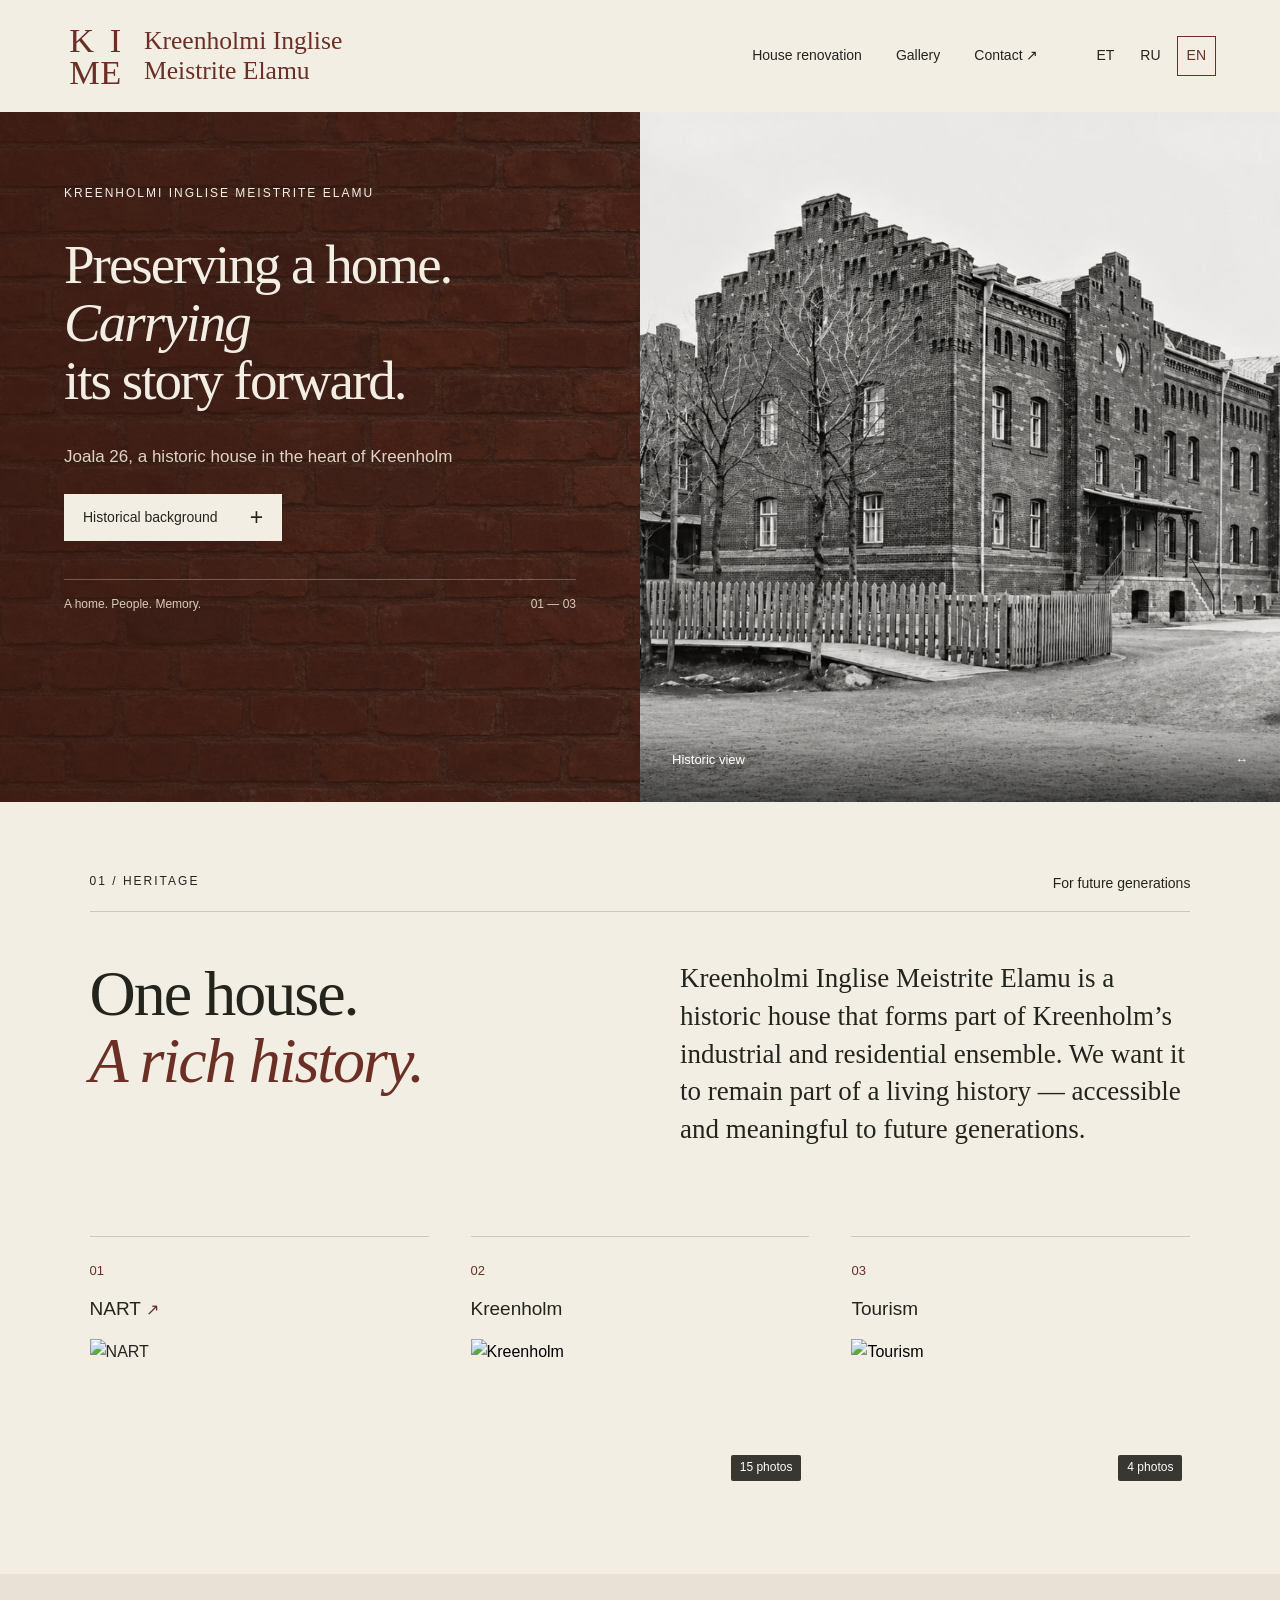
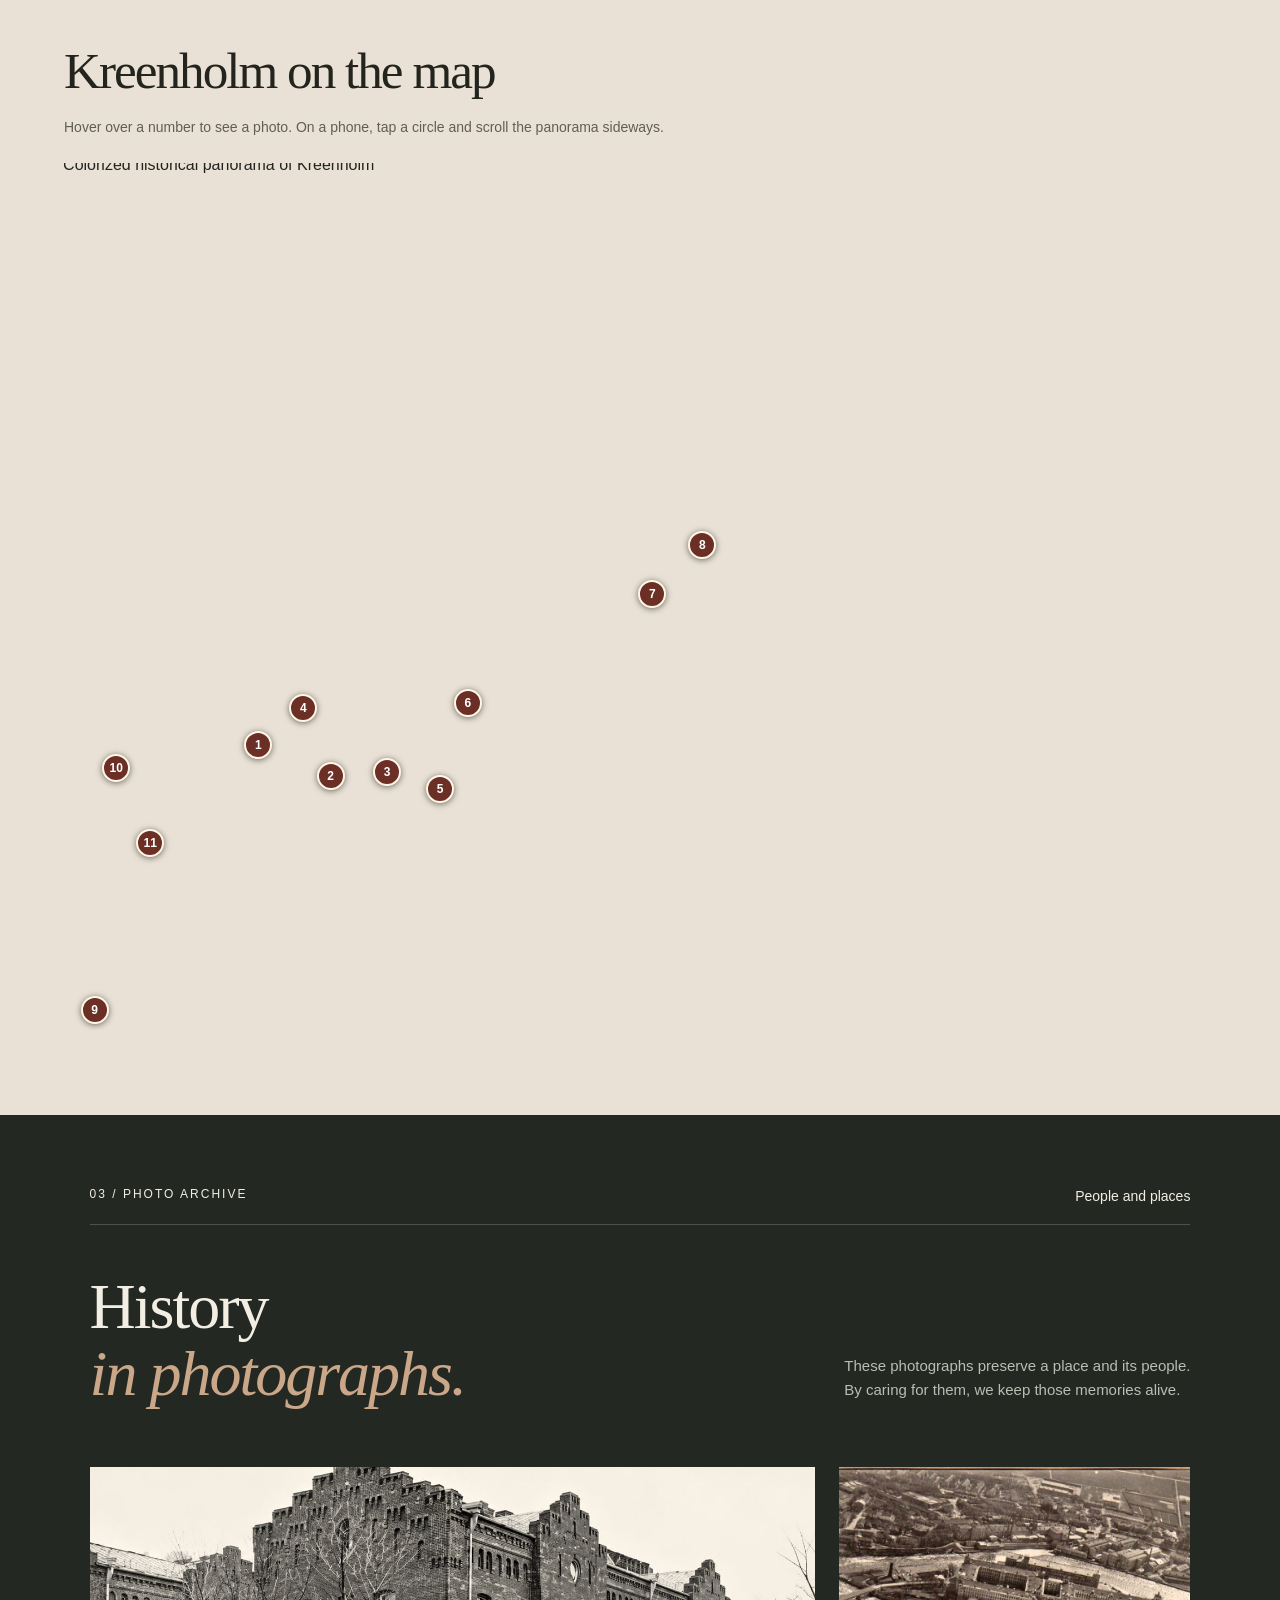
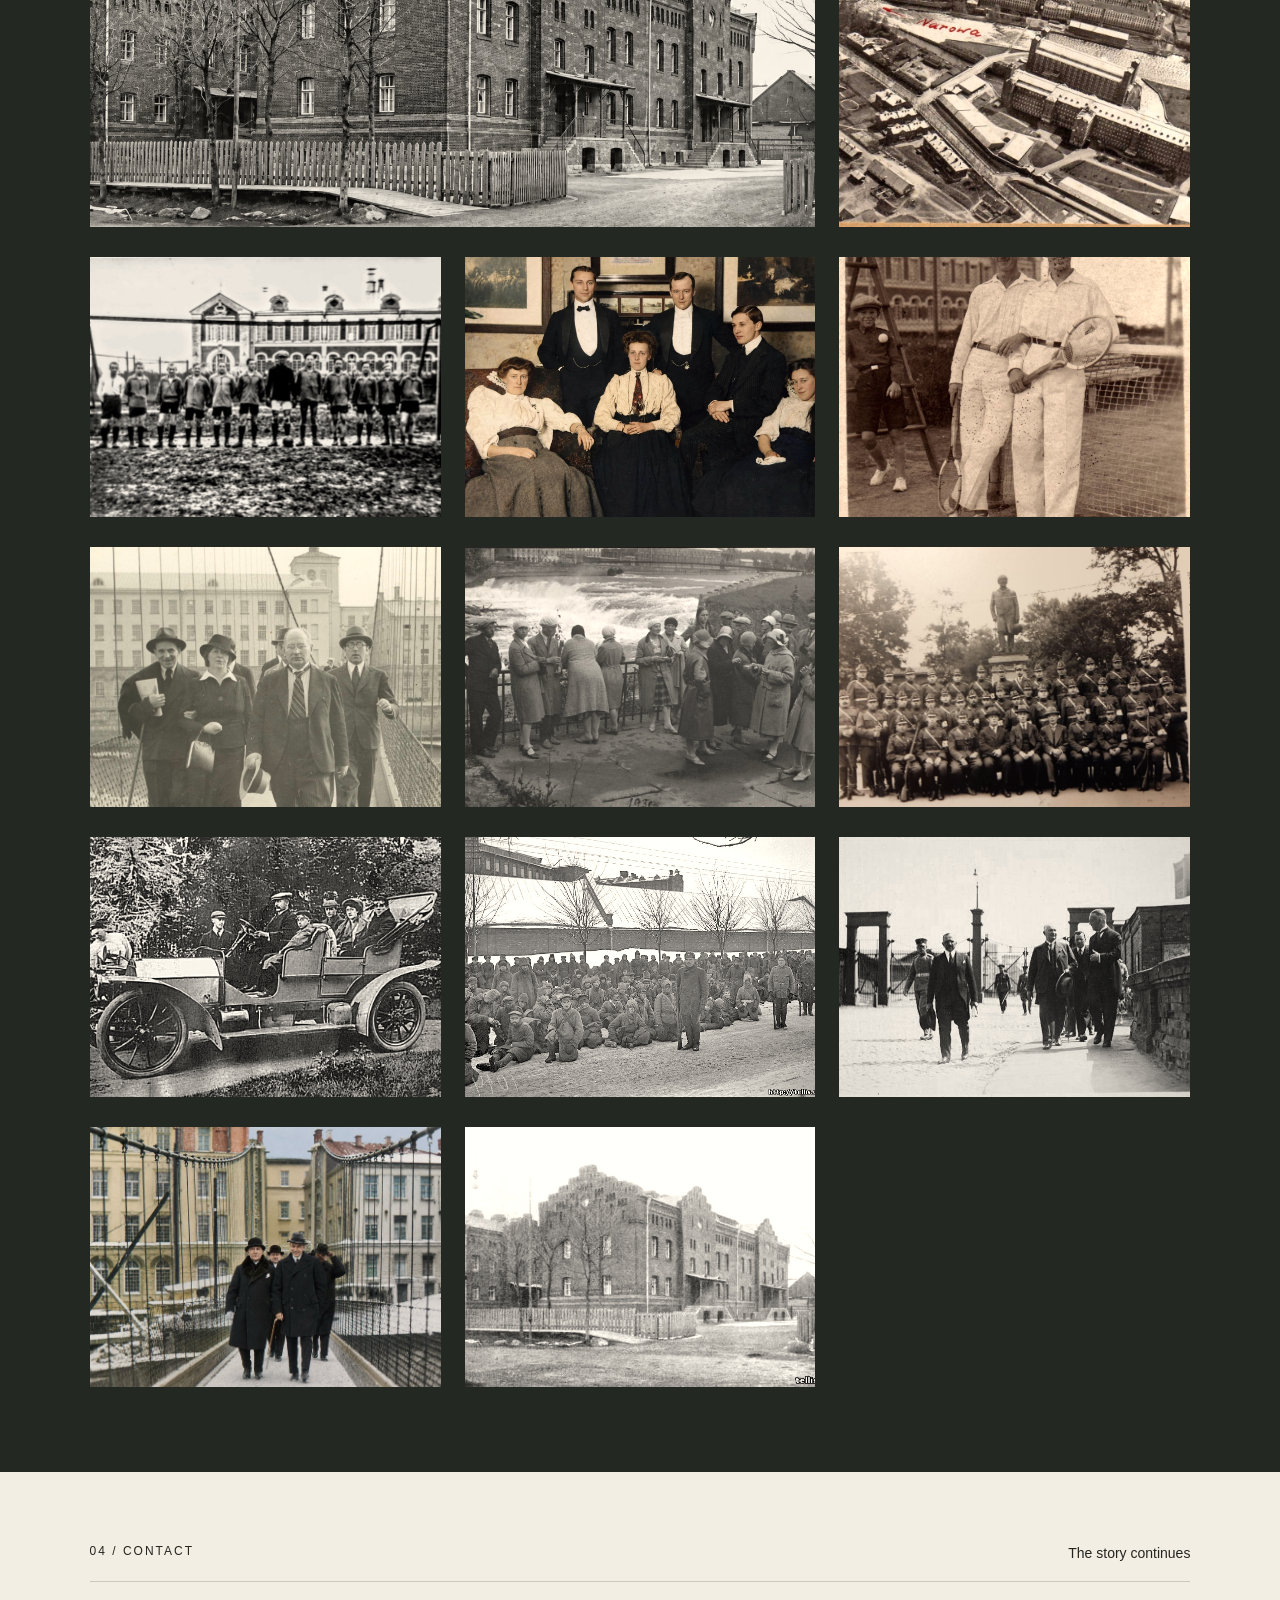
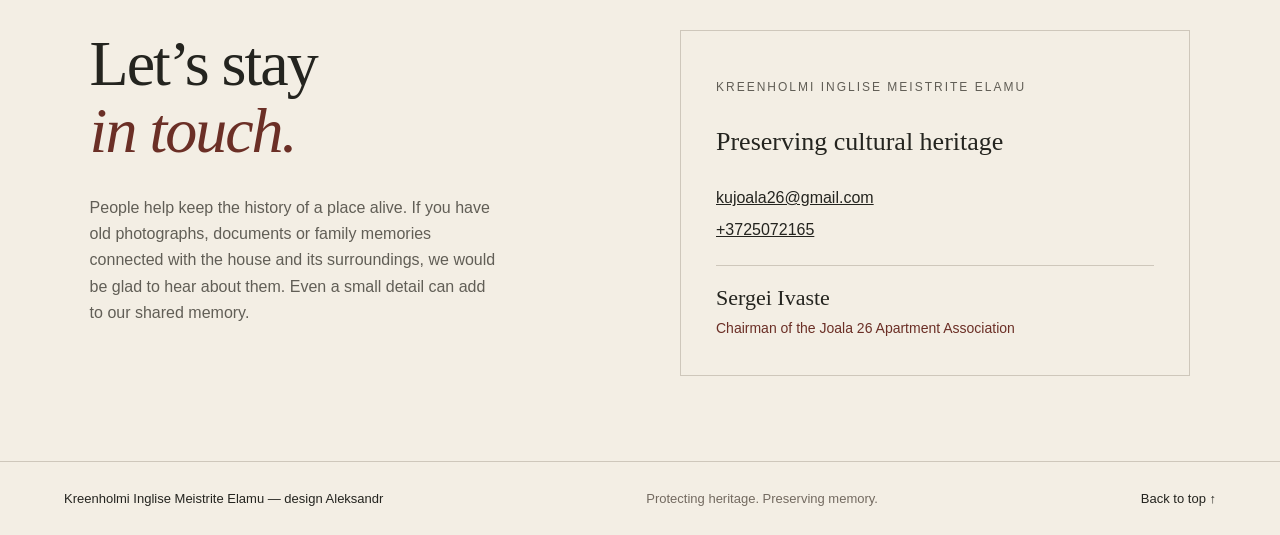
==== commit 3e534353: "Add files via upload" ====
--- a/en.html
+++ b/en.html
@@ -1,14 +1,14 @@
 <!doctype html>
 <html lang="en"><head><meta charset="utf-8"><meta name="viewport" content="width=device-width,initial-scale=1"><title>Kreenholmi Inglise Meistrite Elamu — preserving cultural heritage</title><meta name="description" content="Kreenholmi Inglise Meistrite Elamu, Joala 26. Preserving cultural heritage, the history of the house and the memory of its people. Photo archive."><link rel="icon" type="image/svg+xml" href="data:image/svg+xml,%3Csvg xmlns='http://www.w3.org/2000/svg' viewBox='0 0 32 32'%3E%3Crect width='32' height='32' rx='3' fill='%237c3025'/%3E%3Cpath d='M8 24V8h3v7l9-7h4l-10 8 11 8h-5l-9-7v7' fill='%23faf3e6'/%3E%3C/svg%3E"><link rel="stylesheet" href="style.css"><link rel="alternate" hreflang="et" href="index.html"><link rel="alternate" hreflang="ru" href="ru.html"><link rel="alternate" hreflang="en" href="en.html"><link rel="alternate" hreflang="x-default" href="index.html"><link rel="canonical" href="https://kime.ee/en.html"></head>
-<body><a class="skip" href="#heritage">Skip to content</a><header><a class="brand" href="#home"><img class="kime-logo" src="img/kime-logo.svg" alt="KIME" width="64" height="68"><span class="brand-name">Kreenholmi Inglise<br>Meistrite Elamu</span></a><nav aria-label="Main navigation"><a href="#renovation">House renovation</a><a href="#gallery">Gallery</a><a href="#contacts">Contact <span aria-hidden="true">↗</span></a></nav><div class="languages" role="group" aria-label="Language"><a href="index.html" lang="et" hreflang="et" aria-label="Eesti">ET</a><a href="ru.html" lang="ru" hreflang="ru" aria-label="Русский">RU</a><a href="en.html" lang="en" hreflang="en" aria-current="page" aria-label="English">EN</a></div></header>
+<body><a class="skip" href="#heritage">Skip to content</a><header><a class="brand" href="#home"><img class="kime-logo" src="img/kime-logo.svg" alt="KIME" width="64" height="68"><span class="brand-name">Kreenholmi Inglise<br>Meistrite Elamu</span></a><nav aria-label="Main navigation"><a href="renovation-en.html">House renovation</a><a href="#gallery">Gallery</a><a href="#contacts">Contact <span aria-hidden="true">↗</span></a></nav><div class="languages" role="group" aria-label="Language"><a href="index.html" lang="et" hreflang="et" aria-label="Eesti">ET</a><a href="ru.html" lang="ru" hreflang="ru" aria-label="Русский">RU</a><a href="en.html" lang="en" hreflang="en" aria-current="page" aria-label="English">EN</a></div></header>
 <main><section class="hero" id="home"><div class="hero-copy"><p class="eyebrow">KREENHOLMI INGLISE MEISTRITE ELAMU</p><h1>Preserving a home.<br><em>Carrying</em><br>its story forward.</h1><p class="intro">Joala 26, a historic house in the heart of Kreenholm</p><div class="history-disclosure"><button class="button history-toggle" type="button" aria-expanded="false" aria-controls="history-note">Historical background <span aria-hidden="true">+</span></button><div class="history-reveal" id="history-note" inert><div class="history-clip"><article class="history-card" aria-label="History of the house at Joala 26"><button type="button" class="history-close" aria-label="Close historical background">×</button><p>The house at Joala 26, Narva, is a historic building from the early 20th century that formed part of the Kreenholm Manufacturing Company complex.</p>
 <p>The building was constructed in 1901 (1906 according to the register of cultural monuments) to a design by architect P. Alisch. Together with houses No. 28 and 30, it forms an ensemble of residential buildings for the factory’s skilled staff — Masters’ Dwellings. The building is a striking example of eclecticism / historicism with Gothic Revival elements.</p>
 <p>The basic layout consists of two mirror-symmetrical blocks. Originally, the ground floor contained two-room apartments with kitchens, while the first floor had three-room apartments.</p>
 <p>The house is situated in the historic Kreenholm district, which developed around the textile factory. The name “Joala” comes from the former village and manor, and is also associated with the Estonian word “joad” (waterfalls), as the area was known for its waterfalls on the Narva River. The ensemble of houses on Joala Street is a unique example of a cohesive workers’ settlement from the early 20th century.</p>
 <p>Since 14 January 1998, the building has been officially listed in Estonia’s National Register of Cultural Monuments as an example of historicist workers’ housing.</p></article></div></div></div><div class="hero-foot"><span>A home. People. Memory.</span><span>01 — 03</span></div></div><figure class="hero-image"><button class="hero-flip" type="button" aria-label="Show the house today" aria-pressed="false"><span class="hero-flip-inner"><img class="hero-front" src="img/IMG-c93aa9bfe86058c648242e45ddeaec97-V.jpg" alt="Historic photograph of a brick building with decorative gables"><img class="hero-back" src="img/log1.jpg" alt="The house today" aria-hidden="true"></span></button><figcaption><span class="hero-era" data-past="Historic view" data-present="The house today">Historic view</span><span>↔</span></figcaption></figure></section>
-<section class="heritage section" id="heritage"><div class="section-kicker"><span>01 / HERITAGE</span><span>For future generations</span></div><div class="heritage-grid"><h2>One house.<br><em>A rich history.</em></h2><div><p class="lead">Kreenholmi Inglise Meistrite Elamu is a historic house that forms part of Kreenholm’s industrial and residential ensemble. We want it to remain part of a living history — accessible and meaningful to future generations.</p></div></div><div class="values"><div><span>01</span><h3>Respect authenticity</h3><p>Preserve the historic character of the house, respecting its original materials and the skill of its makers. Approach every change with care and consideration.</p></div><div><span>02</span><h3>Preserve memories</h3><p>Safeguard photographs, documents and memories. Behind every image are people and events that help us understand the history of the house and its surroundings.</p></div><div><span>03</span><h3>Pass it on</h3><p>Share the story of the house and explain why it matters to preserve it. So future generations can experience the original building and feel connected to their past.</p></div></div></section>
-<section class="renovation section" id="renovation"><div class="section-kicker"><span>02 / HOUSE RENOVATION</span><span>Details of the building</span></div><div class="renovation-heading"><h2>House<br><em>renovation.</em></h2></div><div class="renovation-story"><p class="renovation-lead">Our house is part of Narva’s historic townscape. Today, however, it urgently needs professional restoration. The house has only six owners, so the cost of maintaining the shared property is very high.</p><div class="renovation-copy"><div><p>The most pressing problem is the crumbling chimneys on the roof. Their condition is critical: the brickwork is falling apart, and individual bricks have already fallen, posing a real danger to people and property. For safety reasons, the Rescue Board has prohibited the use of the stoves.</p><p>For residents, this means more than losing a familiar source of heat. District heating in Narva is very expensive, and without stove heating many are finding it increasingly difficult to pay their bills in winter.</p></div><div><p>For three years, we have sought support for the reconstruction from the National Heritage Board, and we plan to apply again. Restoring a historic building requires a special approach: the work must be authentic, preserve the building’s historic appearance, and be carried out by a specialist company licensed to perform restoration work. This significantly increases the cost of the project.</p><p>We need support to stop the house from deteriorating, remove the danger, and allow residents to heat their homes safely with the stoves again. This is more than a chimney repair — it is about preserving a historic house and decent, affordable living conditions for its residents.</p></div></div></div><p class="renovation-photo-intro">These photographs document the condition of the roof and brickwork. Open a photograph for a closer look.</p><div class="renovation-grid" id="renovation-grid"></div></section>
+<section class="heritage section" id="heritage"><div class="section-kicker"><span>01 / HERITAGE</span><span>For future generations</span></div><div class="heritage-grid"><h2>One house.<br><em>A rich history.</em></h2><div><p class="lead">Kreenholmi Inglise Meistrite Elamu is a historic house that forms part of Kreenholm’s industrial and residential ensemble. We want it to remain part of a living history — accessible and meaningful to future generations.</p></div></div><div class="values heritage-places"><div><span>01</span><a class="heritage-place-link" href="https://nart.ee/"><h3>NART <span aria-hidden="true">↗</span></h3><img src="img/nart.jpg" alt="NART" loading="lazy" decoding="async"></a></div><div><span>02</span><h3>Kreenholm</h3></div><div><span>03</span><h3>Tourism</h3></div></div></section>
+
 <section class="gallery section" id="gallery"><div class="section-kicker"><span>03 / PHOTO ARCHIVE</span><span>People and places</span></div><div class="gallery-heading"><h2>History<br><em>in photographs.</em></h2><p>These photographs preserve a place and its people.<br>By caring for them, we keep those memories alive.</p></div><div class="gallery-grid" id="gallery-grid"></div></section>
 <section class="contacts section" id="contacts"><div class="section-kicker"><span>04 / CONTACT</span><span>The story continues</span></div><div class="contact-grid"><div><h2>Let’s stay<br><em>in touch.</em></h2><p>People help keep the history of a place alive. If you have old photographs, documents or family memories connected with the house and its surroundings, we would be glad to hear about them. Even a small detail can add to our shared memory.</p></div><div class="contact-card"><p class="eyebrow">KREENHOLMI INGLISE MEISTRITE ELAMU</p><h3>Preserving cultural heritage</h3><div id="contact-details"><a href="mailto:kujoala26@gmail.com">kujoala26@gmail.com</a><a href="tel:+3725072165">+3725072165</a><p class="contact-person">Sergei Ivaste</p><p class="contact-role">Chairman of the Joala 26 Apartment Association</p></div></div></div></section></main>
 <footer><div class="design-credit"><a href="https://kulgunarva-design.github.io/krenholm/en.html#home">Kreenholmi Inglise Meistrite Elamu</a> — design <a class="designer-name" href="https://www.facebook.com/alex.kruusi/">Aleksandr</a></div><span>Protecting heritage. Preserving memory.</span><a href="#home" aria-label="Back to top">Back to top ↑</a></footer>
-<dialog id="lightbox" aria-label="Photo viewer"><button class="close" aria-label="Close">×</button><button class="prev" aria-label="Previous photo">‹</button><figure><img id="large-photo" alt=""><figcaption id="photo-caption"></figcaption></figure><button class="next" aria-label="Next photo">›</button></dialog><script src="photos-en.js"></script><script src="config.js"></script><script src="app.js"></script></body></html>
+<dialog id="lightbox" aria-label="Photo viewer"><button class="close" aria-label="Close">×</button><button class="prev" aria-label="Previous photo">‹</button><figure><img id="large-photo" alt=""><figcaption id="photo-caption"></figcaption></figure><button class="next" aria-label="Next photo">›</button></dialog><script src="photos-en.js"></script><script src="config.js"></script><script src="app.js"></script><script src="places.js"></script><script src="map.js"></script></body></html>
--- a/style.css
+++ b/style.css
@@ -45,3 +45,19 @@
 /* Contact details remain readable as one compact card. */
 #contact-details a{margin-bottom:5px}#contact-details .contact-person{margin:22px 0 0;padding-top:18px;border-top:1px solid var(--line);font-family:Georgia,serif;font-size:22px;line-height:1.3;color:var(--ink)}#contact-details .contact-role{margin:4px 0 0;color:var(--red);font-size:14px}#contact-details .contact-address{margin:18px 0 0;color:#615e56;font-size:14px}
 
+
+/* Numbered historical panorama with hover, focus and touch photo previews. */
+.panorama-section{background:#e9e1d5;padding-left:5%;padding-right:5%}.panorama-section h2{font-size:clamp(34px,4vw,56px);margin-bottom:18px}.panorama-hint{font-size:14px;color:#615e56;max-width:730px;margin:0 0 24px}.panorama-scroll{overflow-x:auto;overscroll-behavior-x:contain;border:1px solid #c5b69f}.panorama-canvas{position:relative;min-width:760px}.panorama-image{display:block;width:100%;height:auto}.map-marker{position:absolute;transform:translate(-50%,-50%);display:grid;place-items:center;width:28px;height:28px;padding:0;border:2px solid #fff6e6;border-radius:50%;background:#6b2f26;color:#fff;font:bold 12px/1 Arial,sans-serif;box-shadow:0 1px 6px #0008;z-index:1;touch-action:manipulation}.map-marker:hover,.map-marker[aria-expanded=true]{background:#fff6e6;color:#6b2f26;border-color:#6b2f26;z-index:2}.map-marker:focus-visible{outline:3px solid white;outline-offset:3px}.map-popup{position:fixed;z-index:30;width:min(340px,calc(100vw - 16px));padding:10px;background:#f3eee4;color:#24241f;border:1px solid #c5b69f;box-shadow:0 12px 40px #0006;border-radius:4px}.map-popup[hidden]{display:none}.map-popup-top{display:flex;align-items:center;justify-content:space-between;gap:16px;min-height:32px;margin-bottom:7px}.map-popup-top strong{font-size:14px;font-weight:400}.map-popup-close{display:grid;place-items:center;border:0;background:transparent;color:#6b2f26;width:32px;height:32px;padding:0;font-size:26px;line-height:1}.map-popup-photo{display:block;width:100%;border:0;background:#242822;padding:0}.map-popup-photo img{display:block;width:100%;height:230px;max-height:calc(100dvh - 100px);object-fit:contain}@media(max-width:600px){.map-marker{width:32px;height:32px}.panorama-section{padding-left:4%;padding-right:4%}.panorama-hint{font-size:13px}}
+
+/* Clean map edges instead of the scanned photograph frame. */
+.panorama-scroll{border:0}.panorama-canvas{overflow:hidden}
+.panorama-canvas{overflow:clip}
+
+/* Compact destinations within the original three heritage columns. */
+.heritage-place-link{display:block}.heritage-places h3{margin:10px 0 14px}.heritage-places h3 span{font-size:16px}.heritage-place-link img{display:block;width:100%;height:150px;object-fit:cover;object-position:center}.heritage-place-link:hover h3{text-decoration:underline}.renovation-heading h1{font-family:Georgia,serif;font-size:clamp(38px,5vw,70px);font-weight:400;line-height:1.05;margin:0;letter-spacing:-2px}.renovation-heading h1 em{color:var(--red)}nav a[aria-current="page"]{color:var(--red);text-decoration:underline;text-underline-offset:5px}
+
+/* Compact covers open the two local destination albums. */
+.heritage-album{position:relative;display:block;width:100%;padding:0;border:0;background:transparent;text-align:left}.heritage-album img{display:block;width:100%;height:150px;object-fit:cover;object-position:center}.heritage-album-count{position:absolute;right:8px;bottom:8px;background:#24241fe6;color:#fff!important;padding:3px 9px;font-size:12px!important;border-radius:2px}.heritage-album:hover img{filter:brightness(1.08)}#lightbox.place-album #photo-caption{display:block}
+
+/* Show every photograph in the selected heritage category. */
+.place-category{margin-top:32px;padding-top:22px;border-top:1px solid var(--line)}.place-category[hidden]{display:none}.place-category>h3{font:400 28px Georgia,serif;margin:0 0 22px;color:var(--red)}.place-category-grid{display:grid;grid-template-columns:repeat(4,minmax(0,1fr));gap:16px}.place-category-photo{display:block;width:100%;padding:0;border:0;background:#e2d9cb;aspect-ratio:4/3;overflow:hidden}.place-category-photo img{display:block;width:100%;height:100%;object-fit:cover}.heritage-album[aria-expanded=true]{outline:2px solid var(--red);outline-offset:5px}@media(max-width:800px){.place-category-grid{grid-template-columns:repeat(3,minmax(0,1fr));gap:12px}}@media(max-width:480px){.place-category-grid{grid-template-columns:repeat(2,minmax(0,1fr));gap:10px}}
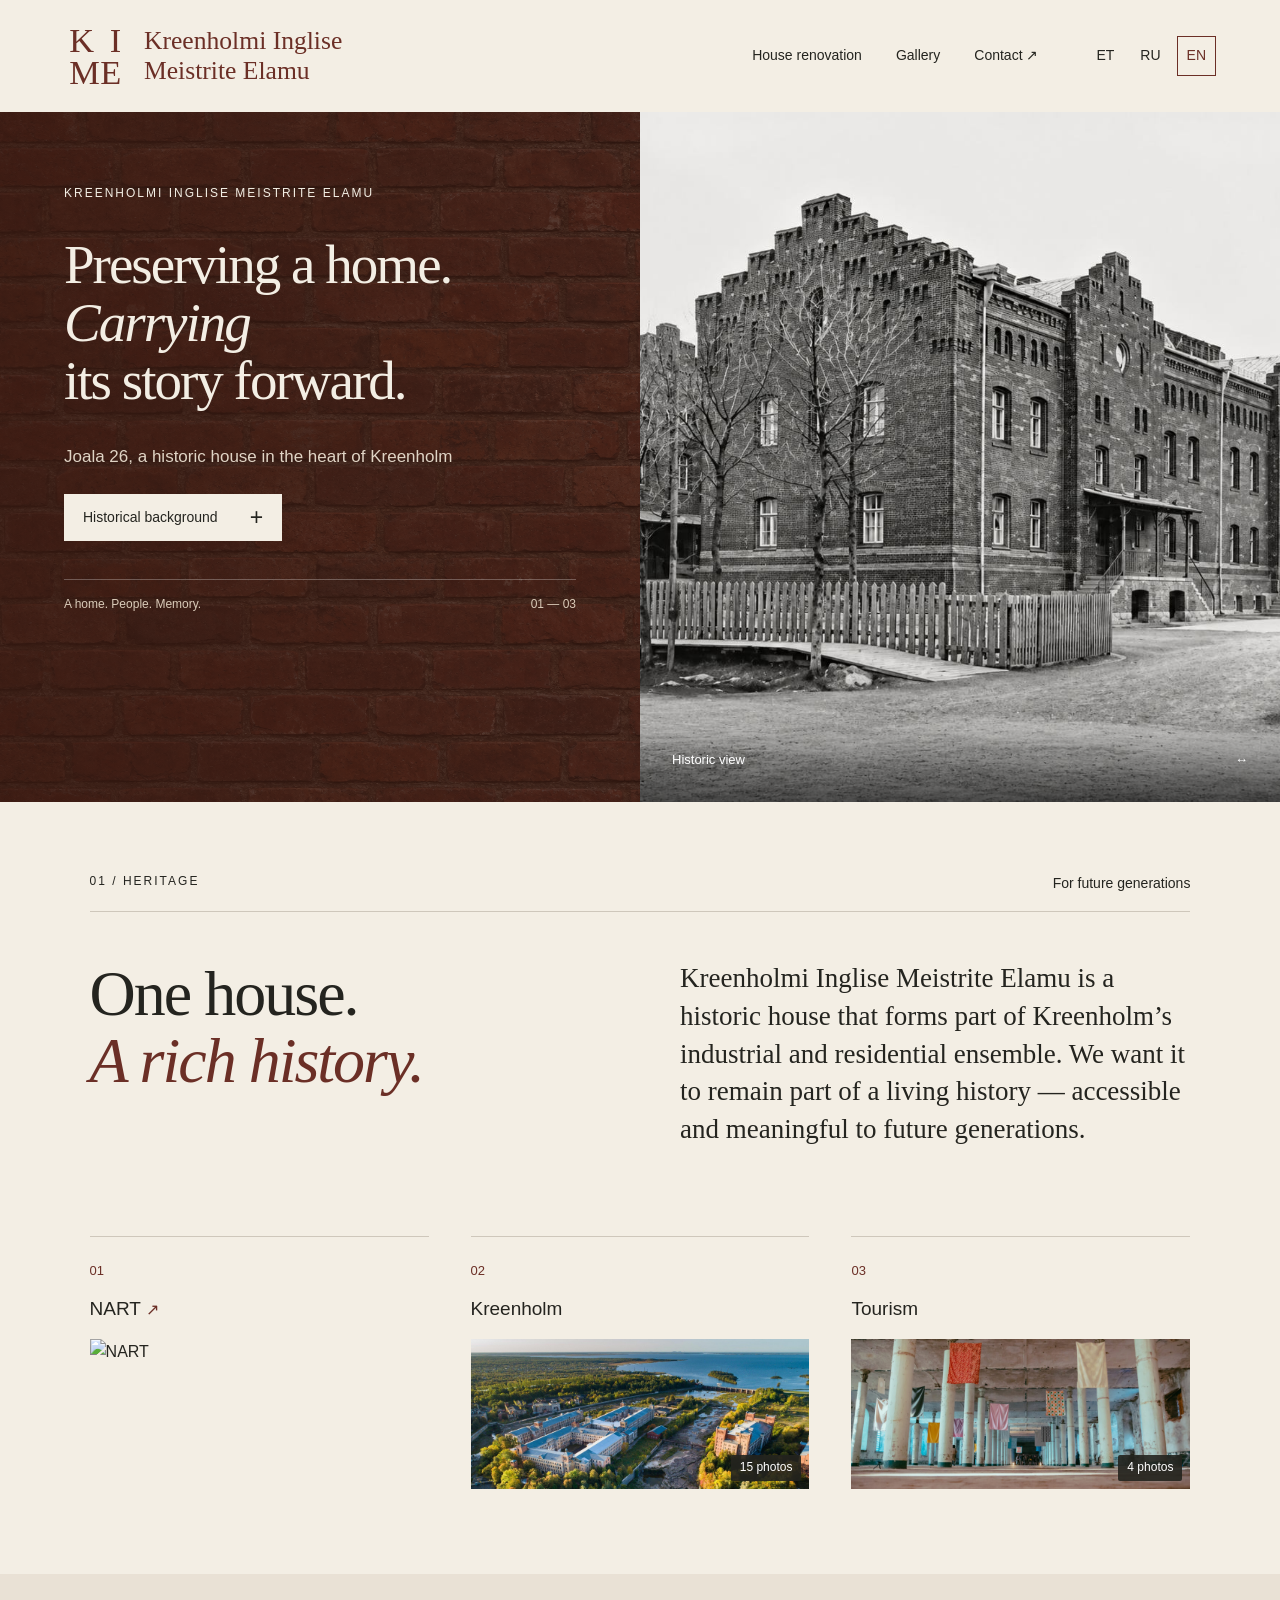
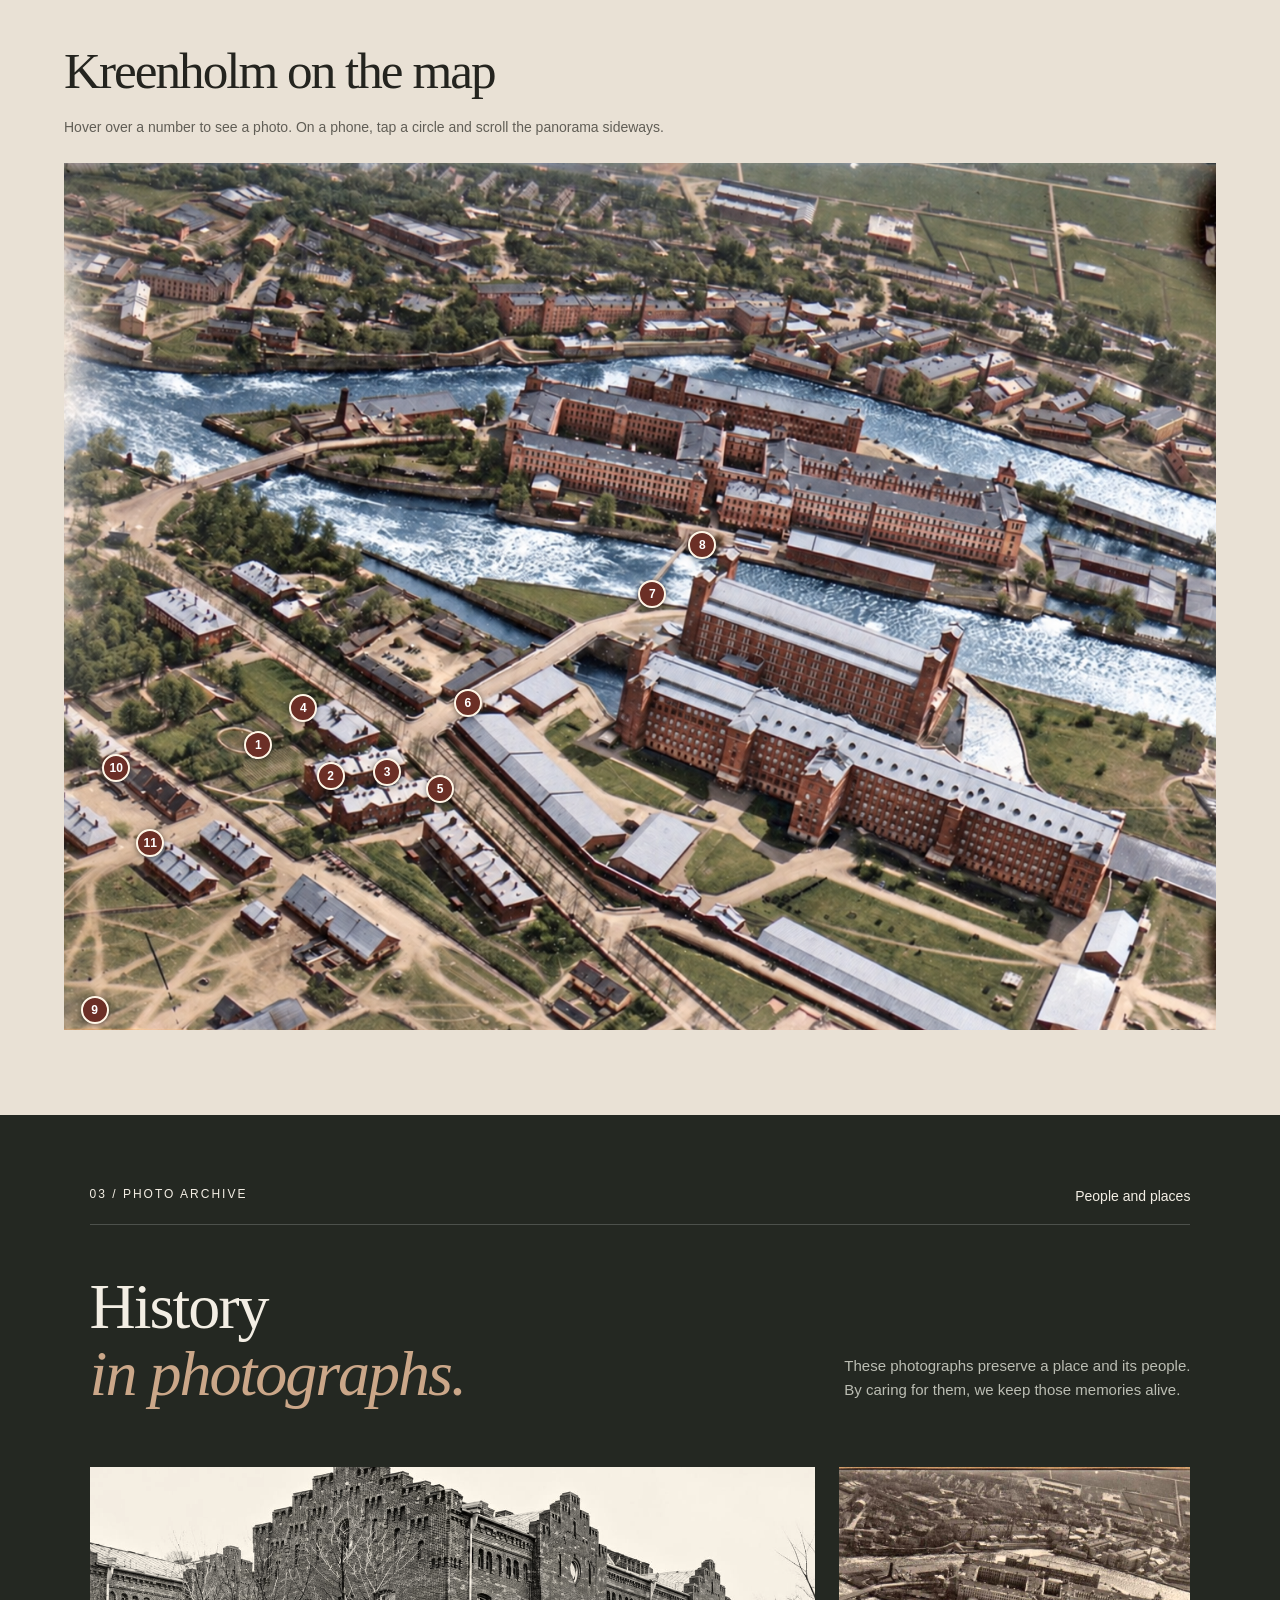
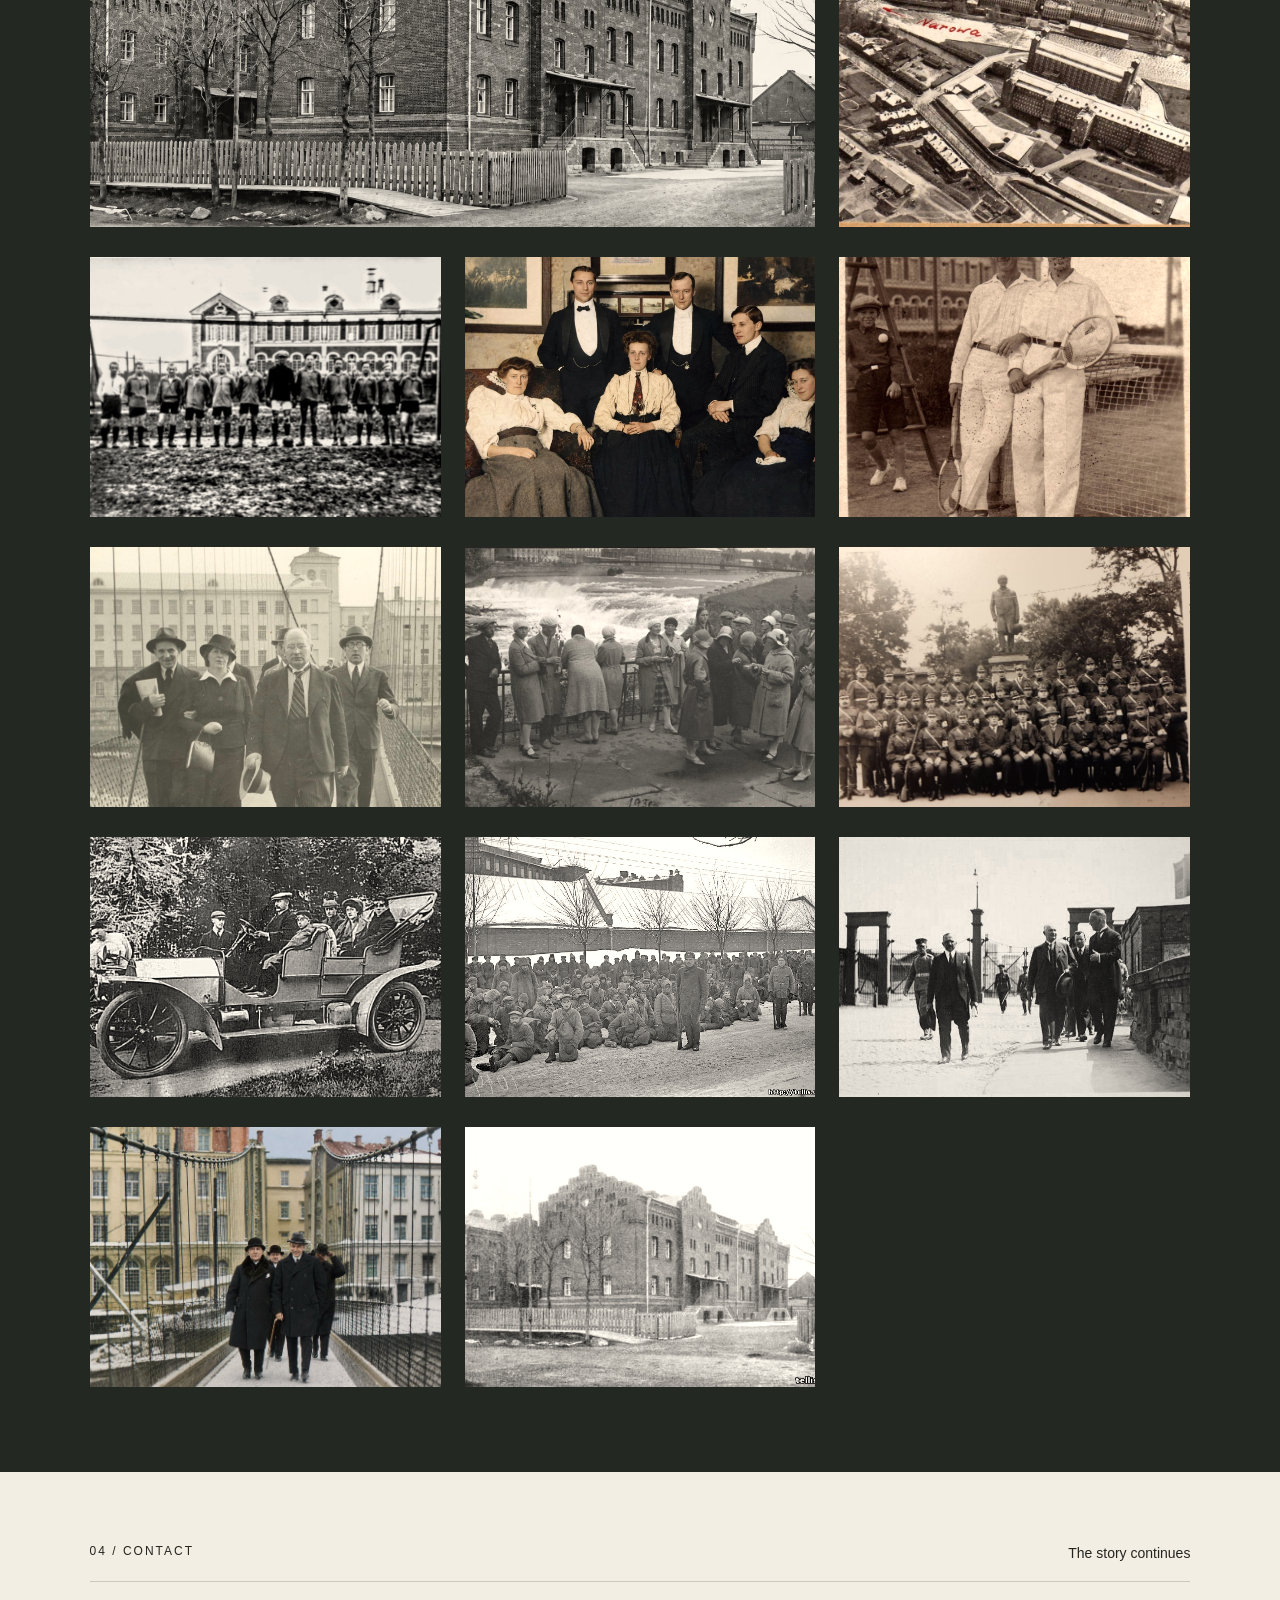
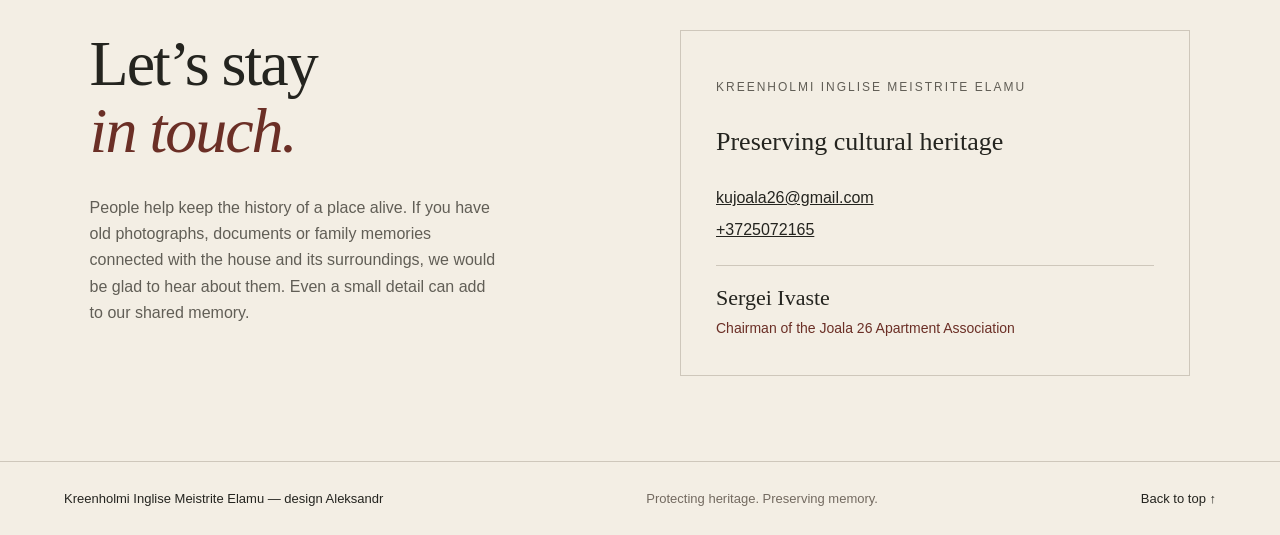
==== commit bdf7cc45: "Add files via upload" ====
--- a/en.html
+++ b/en.html
@@ -1,5 +1,5 @@
 <!doctype html>
-<html lang="en"><head><meta charset="utf-8"><meta name="viewport" content="width=device-width,initial-scale=1"><title>Kreenholmi Inglise Meistrite Elamu — preserving cultural heritage</title><meta name="description" content="Kreenholmi Inglise Meistrite Elamu, Joala 26. Preserving cultural heritage, the history of the house and the memory of its people. Photo archive."><link rel="icon" type="image/svg+xml" href="data:image/svg+xml,%3Csvg xmlns='http://www.w3.org/2000/svg' viewBox='0 0 32 32'%3E%3Crect width='32' height='32' rx='3' fill='%237c3025'/%3E%3Cpath d='M8 24V8h3v7l9-7h4l-10 8 11 8h-5l-9-7v7' fill='%23faf3e6'/%3E%3C/svg%3E"><link rel="stylesheet" href="style.css"><link rel="alternate" hreflang="et" href="index.html"><link rel="alternate" hreflang="ru" href="ru.html"><link rel="alternate" hreflang="en" href="en.html"><link rel="alternate" hreflang="x-default" href="index.html"><link rel="canonical" href="https://kime.ee/en.html"></head>
+<html lang="en"><head><meta charset="utf-8"><meta name="viewport" content="width=device-width,initial-scale=1"><title>Kreenholm English Masters’ House — Joala 26, Narva</title><meta name="description" content="Explore the history of the Kreenholm English Masters’ House at Joala 26 in Narva: archive photographs, an interactive panorama and building restoration."><link rel="icon" type="image/svg+xml" href="data:image/svg+xml,%3Csvg xmlns='http://www.w3.org/2000/svg' viewBox='0 0 32 32'%3E%3Crect width='32' height='32' rx='3' fill='%237c3025'/%3E%3Cpath d='M8 24V8h3v7l9-7h4l-10 8 11 8h-5l-9-7v7' fill='%23faf3e6'/%3E%3C/svg%3E"><link rel="stylesheet" href="style.css"><link rel="alternate" hreflang="et" href="https://kime.ee/"><link rel="alternate" hreflang="ru" href="https://kime.ee/ru.html"><link rel="alternate" hreflang="en" href="https://kime.ee/en.html"><link rel="alternate" hreflang="x-default" href="https://kime.ee/"><link rel="canonical" href="https://kime.ee/en.html"><meta name="robots" content="index, follow, max-image-preview:large"><meta property="og:type" content="website"><meta property="og:title" content="Kreenholm English Masters’ House — Joala 26, Narva"><meta property="og:description" content="Explore the history of the Kreenholm English Masters’ House at Joala 26 in Narva: archive photographs, an interactive panorama and building restoration."><meta property="og:url" content="https://kime.ee/en.html"><meta property="og:site_name" content="Kreenholmi Inglise Meistrite Elamu"><meta property="og:locale" content="en_GB"><script type="application/ld+json">{"@context":"https://schema.org","@graph":[{"@type":"WebSite","@id":"https://kime.ee/#website","url":"https://kime.ee/","name":"Kreenholmi Inglise Meistrite Elamu","inLanguage":["et","ru","en"]},{"@type":"Place","@id":"https://kime.ee/#building","name":"Kreenholmi Inglise Meistrite Elamu","address":{"@type":"PostalAddress","streetAddress":"Joala 26","addressLocality":"Narva","addressCountry":"EE"}},{"@type":"WebPage","@id":"https://kime.ee/en.html#webpage","url":"https://kime.ee/en.html","name":"Kreenholm English Masters’ House — Joala 26, Narva","description":"Explore the history of the Kreenholm English Masters’ House at Joala 26 in Narva: archive photographs, an interactive panorama and building restoration.","inLanguage":"en","isPartOf":{"@id":"https://kime.ee/#website"},"about":{"@id":"https://kime.ee/#building"}}]}</script></head>
 <body><a class="skip" href="#heritage">Skip to content</a><header><a class="brand" href="#home"><img class="kime-logo" src="img/kime-logo.svg" alt="KIME" width="64" height="68"><span class="brand-name">Kreenholmi Inglise<br>Meistrite Elamu</span></a><nav aria-label="Main navigation"><a href="renovation-en.html">House renovation</a><a href="#gallery">Gallery</a><a href="#contacts">Contact <span aria-hidden="true">↗</span></a></nav><div class="languages" role="group" aria-label="Language"><a href="index.html" lang="et" hreflang="et" aria-label="Eesti">ET</a><a href="ru.html" lang="ru" hreflang="ru" aria-label="Русский">RU</a><a href="en.html" lang="en" hreflang="en" aria-current="page" aria-label="English">EN</a></div></header>
 <main><section class="hero" id="home"><div class="hero-copy"><p class="eyebrow">KREENHOLMI INGLISE MEISTRITE ELAMU</p><h1>Preserving a home.<br><em>Carrying</em><br>its story forward.</h1><p class="intro">Joala 26, a historic house in the heart of Kreenholm</p><div class="history-disclosure"><button class="button history-toggle" type="button" aria-expanded="false" aria-controls="history-note">Historical background <span aria-hidden="true">+</span></button><div class="history-reveal" id="history-note" inert><div class="history-clip"><article class="history-card" aria-label="History of the house at Joala 26"><button type="button" class="history-close" aria-label="Close historical background">×</button><p>The house at Joala 26, Narva, is a historic building from the early 20th century that formed part of the Kreenholm Manufacturing Company complex.</p>
 <p>The building was constructed in 1901 (1906 according to the register of cultural monuments) to a design by architect P. Alisch. Together with houses No. 28 and 30, it forms an ensemble of residential buildings for the factory’s skilled staff — Masters’ Dwellings. The building is a striking example of eclecticism / historicism with Gothic Revival elements.</p>
@@ -8,7 +8,7 @@
 <p>Since 14 January 1998, the building has been officially listed in Estonia’s National Register of Cultural Monuments as an example of historicist workers’ housing.</p></article></div></div></div><div class="hero-foot"><span>A home. People. Memory.</span><span>01 — 03</span></div></div><figure class="hero-image"><button class="hero-flip" type="button" aria-label="Show the house today" aria-pressed="false"><span class="hero-flip-inner"><img class="hero-front" src="img/IMG-c93aa9bfe86058c648242e45ddeaec97-V.jpg" alt="Historic photograph of a brick building with decorative gables"><img class="hero-back" src="img/log1.jpg" alt="The house today" aria-hidden="true"></span></button><figcaption><span class="hero-era" data-past="Historic view" data-present="The house today">Historic view</span><span>↔</span></figcaption></figure></section>
 <section class="heritage section" id="heritage"><div class="section-kicker"><span>01 / HERITAGE</span><span>For future generations</span></div><div class="heritage-grid"><h2>One house.<br><em>A rich history.</em></h2><div><p class="lead">Kreenholmi Inglise Meistrite Elamu is a historic house that forms part of Kreenholm’s industrial and residential ensemble. We want it to remain part of a living history — accessible and meaningful to future generations.</p></div></div><div class="values heritage-places"><div><span>01</span><a class="heritage-place-link" href="https://nart.ee/"><h3>NART <span aria-hidden="true">↗</span></h3><img src="img/nart.jpg" alt="NART" loading="lazy" decoding="async"></a></div><div><span>02</span><h3>Kreenholm</h3></div><div><span>03</span><h3>Tourism</h3></div></div></section>
 
-<section class="gallery section" id="gallery"><div class="section-kicker"><span>03 / PHOTO ARCHIVE</span><span>People and places</span></div><div class="gallery-heading"><h2>History<br><em>in photographs.</em></h2><p>These photographs preserve a place and its people.<br>By caring for them, we keep those memories alive.</p></div><div class="gallery-grid" id="gallery-grid"></div></section>
+<section class="gallery section" id="gallery"><div class="section-kicker"><span>03 / PHOTO ARCHIVE</span><span>People and places</span></div><div class="gallery-heading"><h2>History<br><em>in photographs.</em></h2><p>These photographs preserve a place and its people.<br>By caring for them, we keep those memories alive.</p></div><div class="gallery-grid" id="gallery-grid"><a class="photo" href="img/IMG-c93aa9bfe86058c648242e45ddeaec97-V.jpg"><img src="img/IMG-c93aa9bfe86058c648242e45ddeaec97-V.jpg" alt="The historic appearance of the building" loading="lazy" decoding="async"></a><a class="photo" href="img/IMG-d9643f949f389de3c8177527210b0157-V.jpg"><img src="img/IMG-d9643f949f389de3c8177527210b0157-V.jpg" alt="Kreenholm panorama" loading="lazy" decoding="async"></a><a class="photo" href="img/IMG-0d9d11d2b675cde12ff5f4126d5f3625-V.jpg"><img src="img/IMG-0d9d11d2b675cde12ff5f4126d5f3625-V.jpg" alt="People and the history of a place" loading="lazy" decoding="async"></a><a class="photo" href="img/IMG-9bdcbb573e76a10dc8299ac3d9b8d191-V.jpg"><img src="img/IMG-9bdcbb573e76a10dc8299ac3d9b8d191-V.jpg" alt="Family history" loading="lazy" decoding="async"></a><a class="photo" href="img/IMG-574ef4a1b14e7f4db7e40760eeaee406-V.jpg"><img src="img/IMG-574ef4a1b14e7f4db7e40760eeaee406-V.jpg" alt="Moments from the past" loading="lazy" decoding="async"></a><a class="photo" href="img/IMG-58319a1d48be8c4ecae3b79b813eb5ea-V.jpg"><img src="img/IMG-58319a1d48be8c4ecae3b79b813eb5ea-V.jpg" alt="A walk through the city" loading="lazy" decoding="async"></a><a class="photo" href="img/IMG-5d0efbc5362c08de46420d59499df496-V.jpg"><img src="img/IMG-5d0efbc5362c08de46420d59499df496-V.jpg" alt="Shared memories" loading="lazy" decoding="async"></a><a class="photo" href="img/IMG-780b47b94a20b79a95d482f7d84f17f0-V.jpg"><img src="img/IMG-780b47b94a20b79a95d482f7d84f17f0-V.jpg" alt="Group portrait" loading="lazy" decoding="async"></a><a class="photo" href="img/IMG-abf083bad896912fb7decc0be7b076a4-V.jpg"><img src="img/IMG-abf083bad896912fb7decc0be7b076a4-V.jpg" alt="Details of an era" loading="lazy" decoding="async"></a><a class="photo" href="img/IMG-c7cfd490a72f827f9916be1e777eb800-V.jpg"><img src="img/IMG-c7cfd490a72f827f9916be1e777eb800-V.jpg" alt="Together" loading="lazy" decoding="async"></a><a class="photo" href="img/IMG-da4cdd82fe5c52d43b1662247786f98d-V.jpg"><img src="img/IMG-da4cdd82fe5c52d43b1662247786f98d-V.jpg" alt="On the city streets" loading="lazy" decoding="async"></a><a class="photo" href="img/IMG-e51514dc1705d36cc09f14e2af1979c6-V.jpg"><img src="img/IMG-e51514dc1705d36cc09f14e2af1979c6-V.jpg" alt="Connecting generations" loading="lazy" decoding="async"></a><a class="photo" href="img/IMG-168bd66318b51e02a7a96b3ef6a4144c-V.jpg"><img src="img/IMG-168bd66318b51e02a7a96b3ef6a4144c-V.jpg" alt="Architecture of the house" loading="lazy" decoding="async"></a></div></section>
 <section class="contacts section" id="contacts"><div class="section-kicker"><span>04 / CONTACT</span><span>The story continues</span></div><div class="contact-grid"><div><h2>Let’s stay<br><em>in touch.</em></h2><p>People help keep the history of a place alive. If you have old photographs, documents or family memories connected with the house and its surroundings, we would be glad to hear about them. Even a small detail can add to our shared memory.</p></div><div class="contact-card"><p class="eyebrow">KREENHOLMI INGLISE MEISTRITE ELAMU</p><h3>Preserving cultural heritage</h3><div id="contact-details"><a href="mailto:kujoala26@gmail.com">kujoala26@gmail.com</a><a href="tel:+3725072165">+3725072165</a><p class="contact-person">Sergei Ivaste</p><p class="contact-role">Chairman of the Joala 26 Apartment Association</p></div></div></div></section></main>
-<footer><div class="design-credit"><a href="https://kulgunarva-design.github.io/krenholm/en.html#home">Kreenholmi Inglise Meistrite Elamu</a> — design <a class="designer-name" href="https://www.facebook.com/alex.kruusi/">Aleksandr</a></div><span>Protecting heritage. Preserving memory.</span><a href="#home" aria-label="Back to top">Back to top ↑</a></footer>
+<footer><div class="design-credit"><a href="en.html#home">Kreenholmi Inglise Meistrite Elamu</a> — design <a class="designer-name" href="https://www.facebook.com/alex.kruusi/">Aleksandr</a></div><span>Protecting heritage. Preserving memory.</span><a href="#home" aria-label="Back to top">Back to top ↑</a></footer>
 <dialog id="lightbox" aria-label="Photo viewer"><button class="close" aria-label="Close">×</button><button class="prev" aria-label="Previous photo">‹</button><figure><img id="large-photo" alt=""><figcaption id="photo-caption"></figcaption></figure><button class="next" aria-label="Next photo">›</button></dialog><script src="photos-en.js"></script><script src="config.js"></script><script src="app.js"></script><script src="places.js"></script><script src="map.js"></script></body></html>
